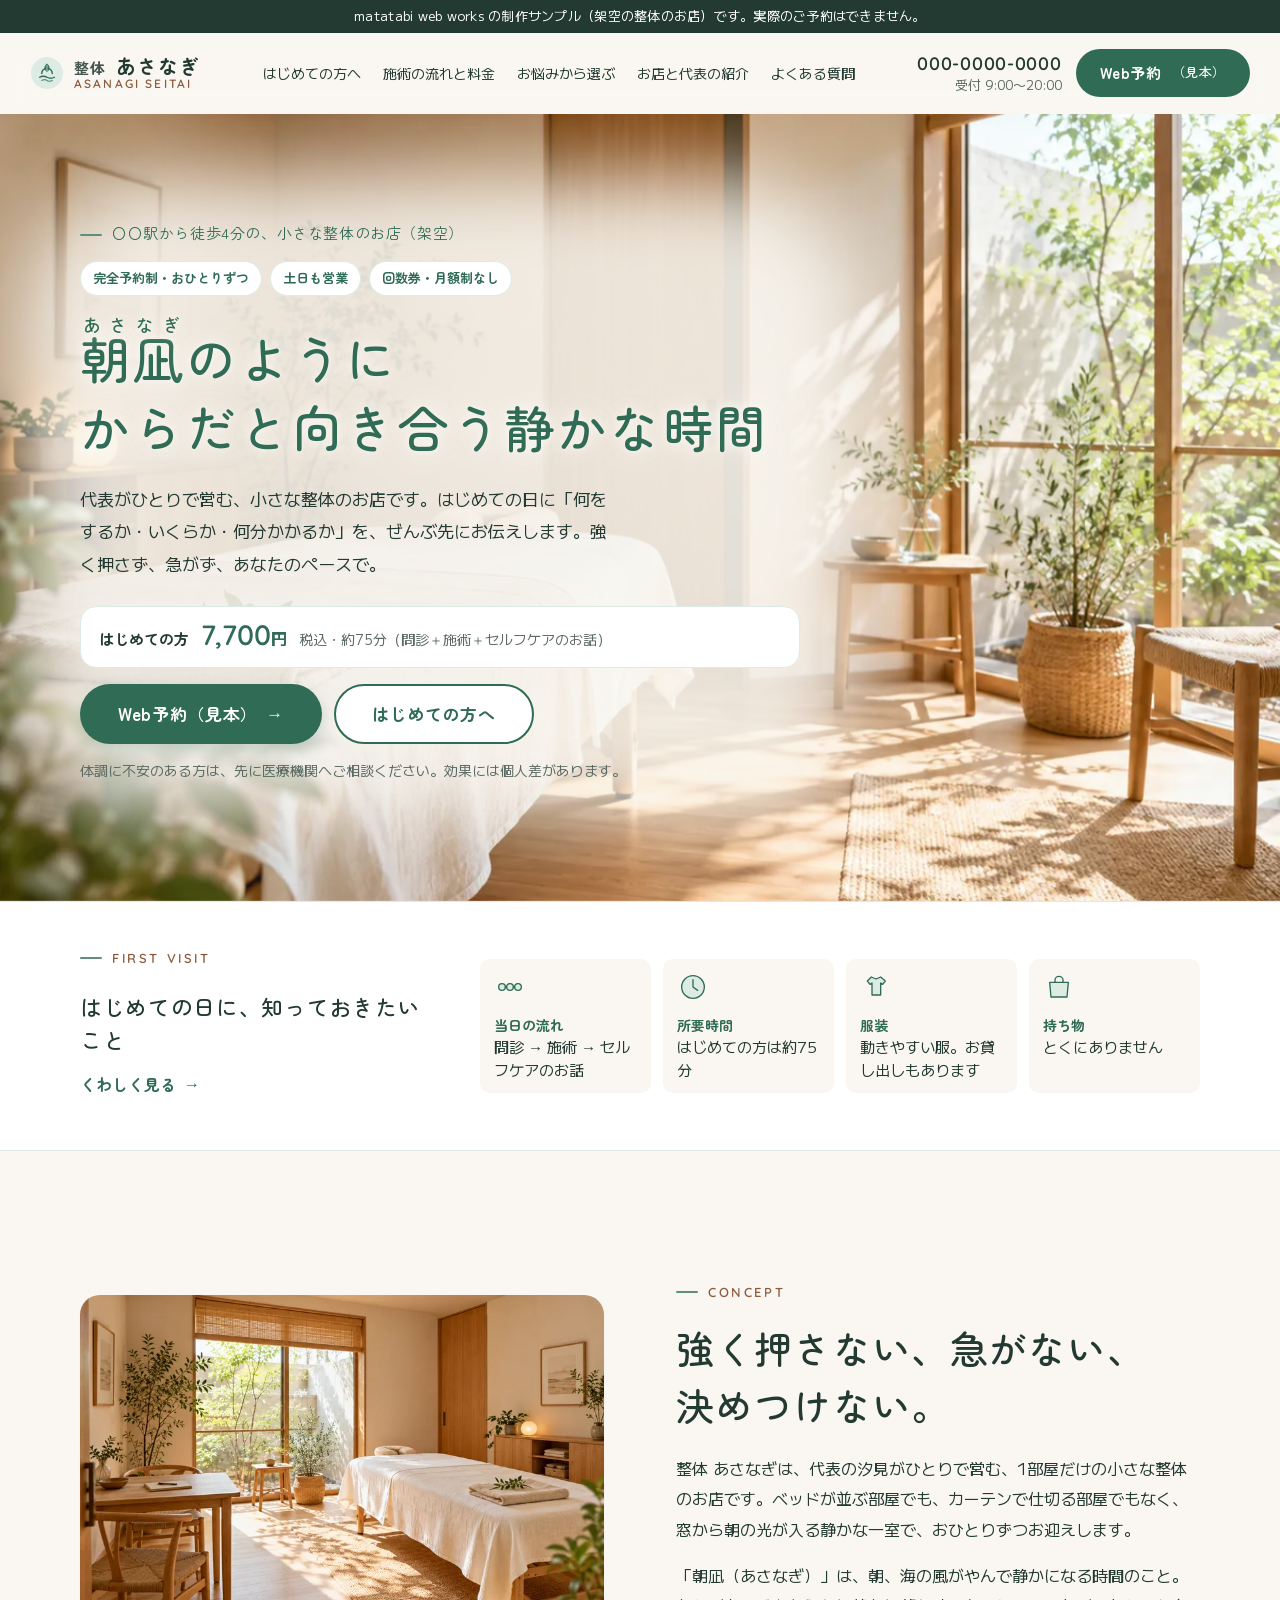
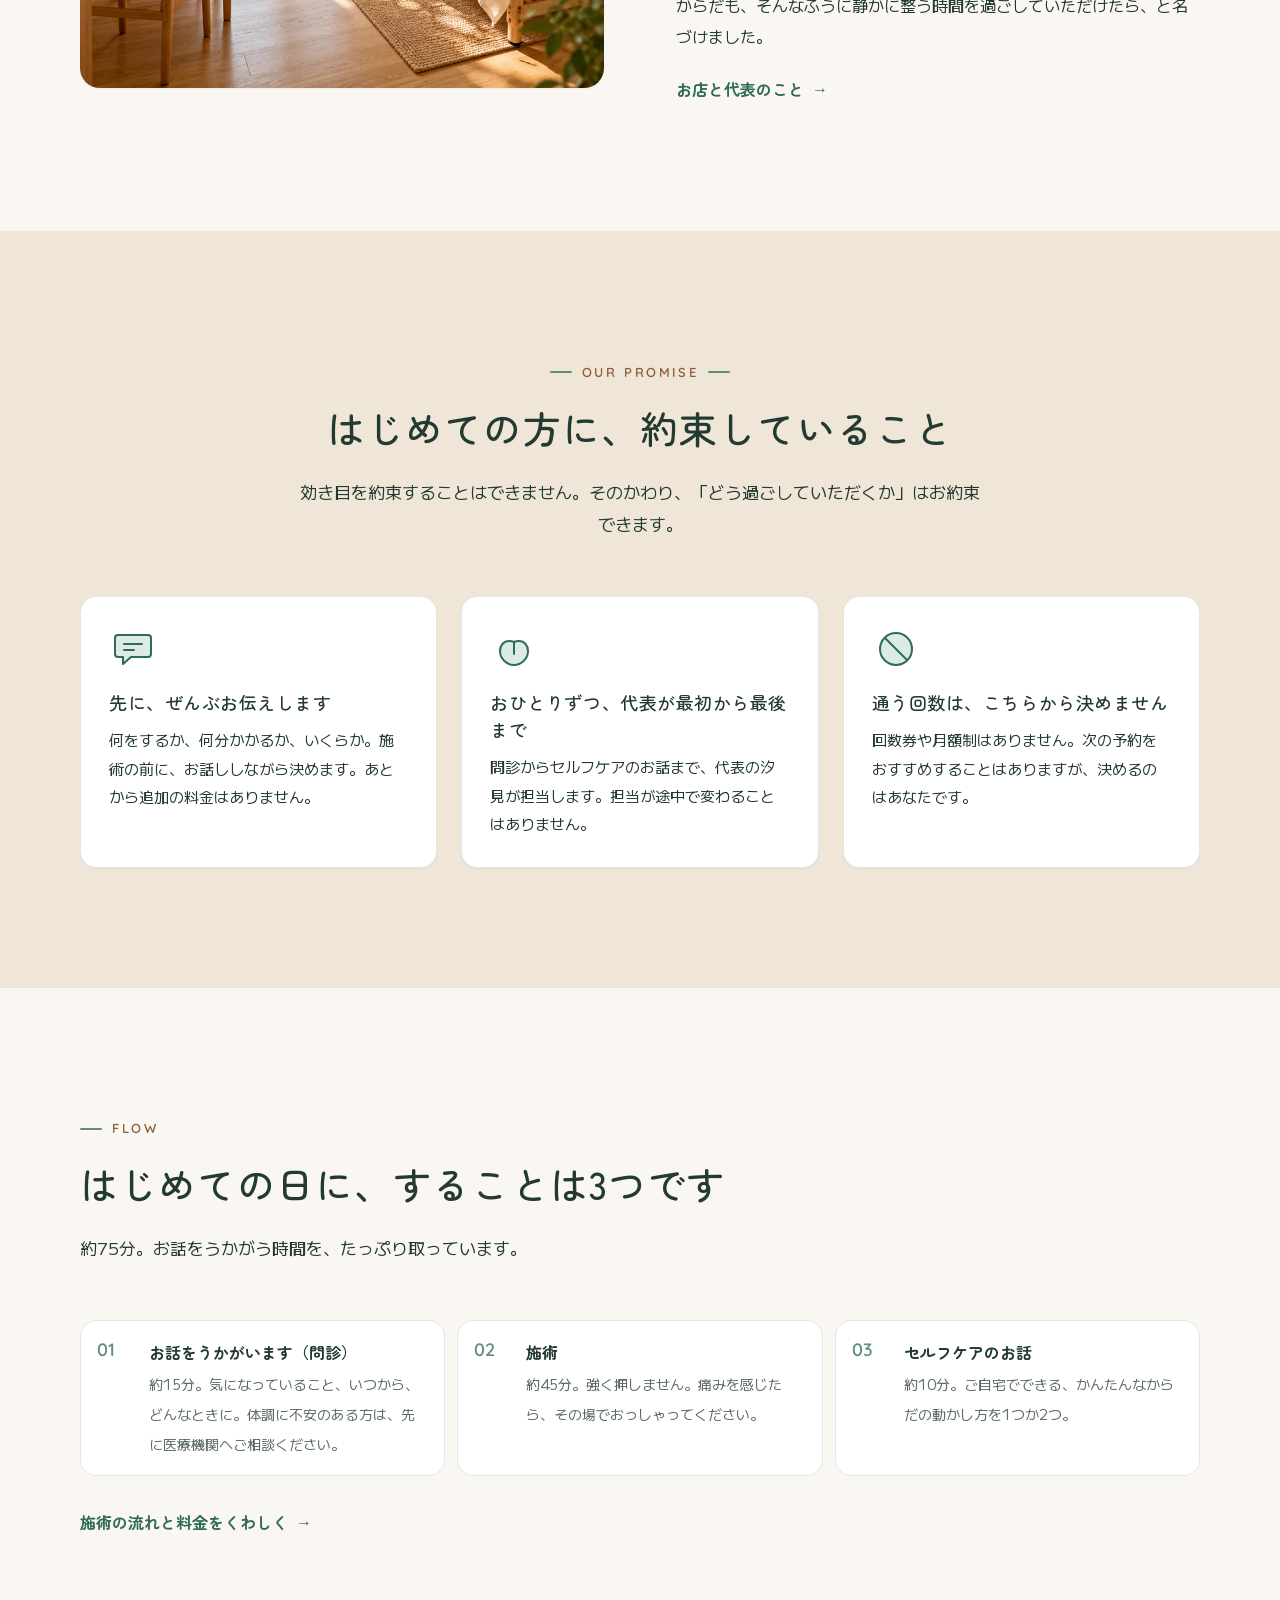
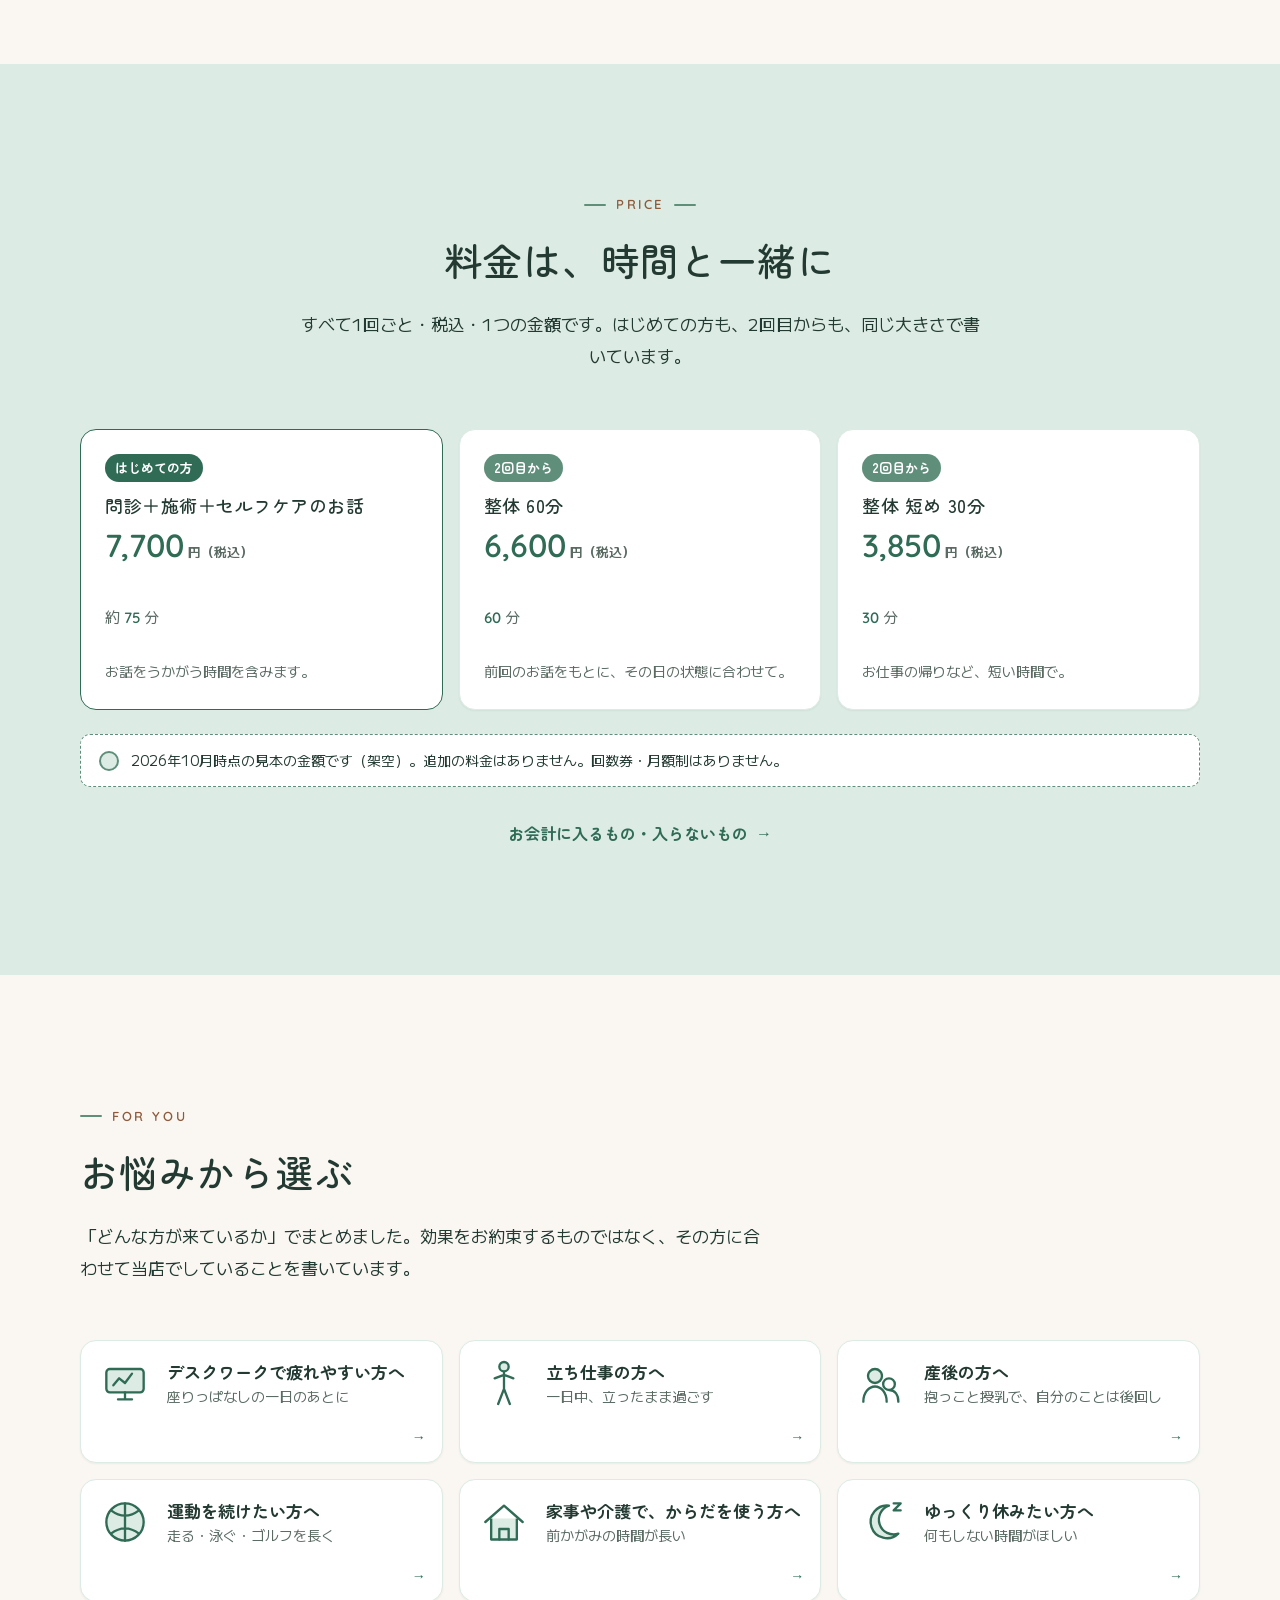
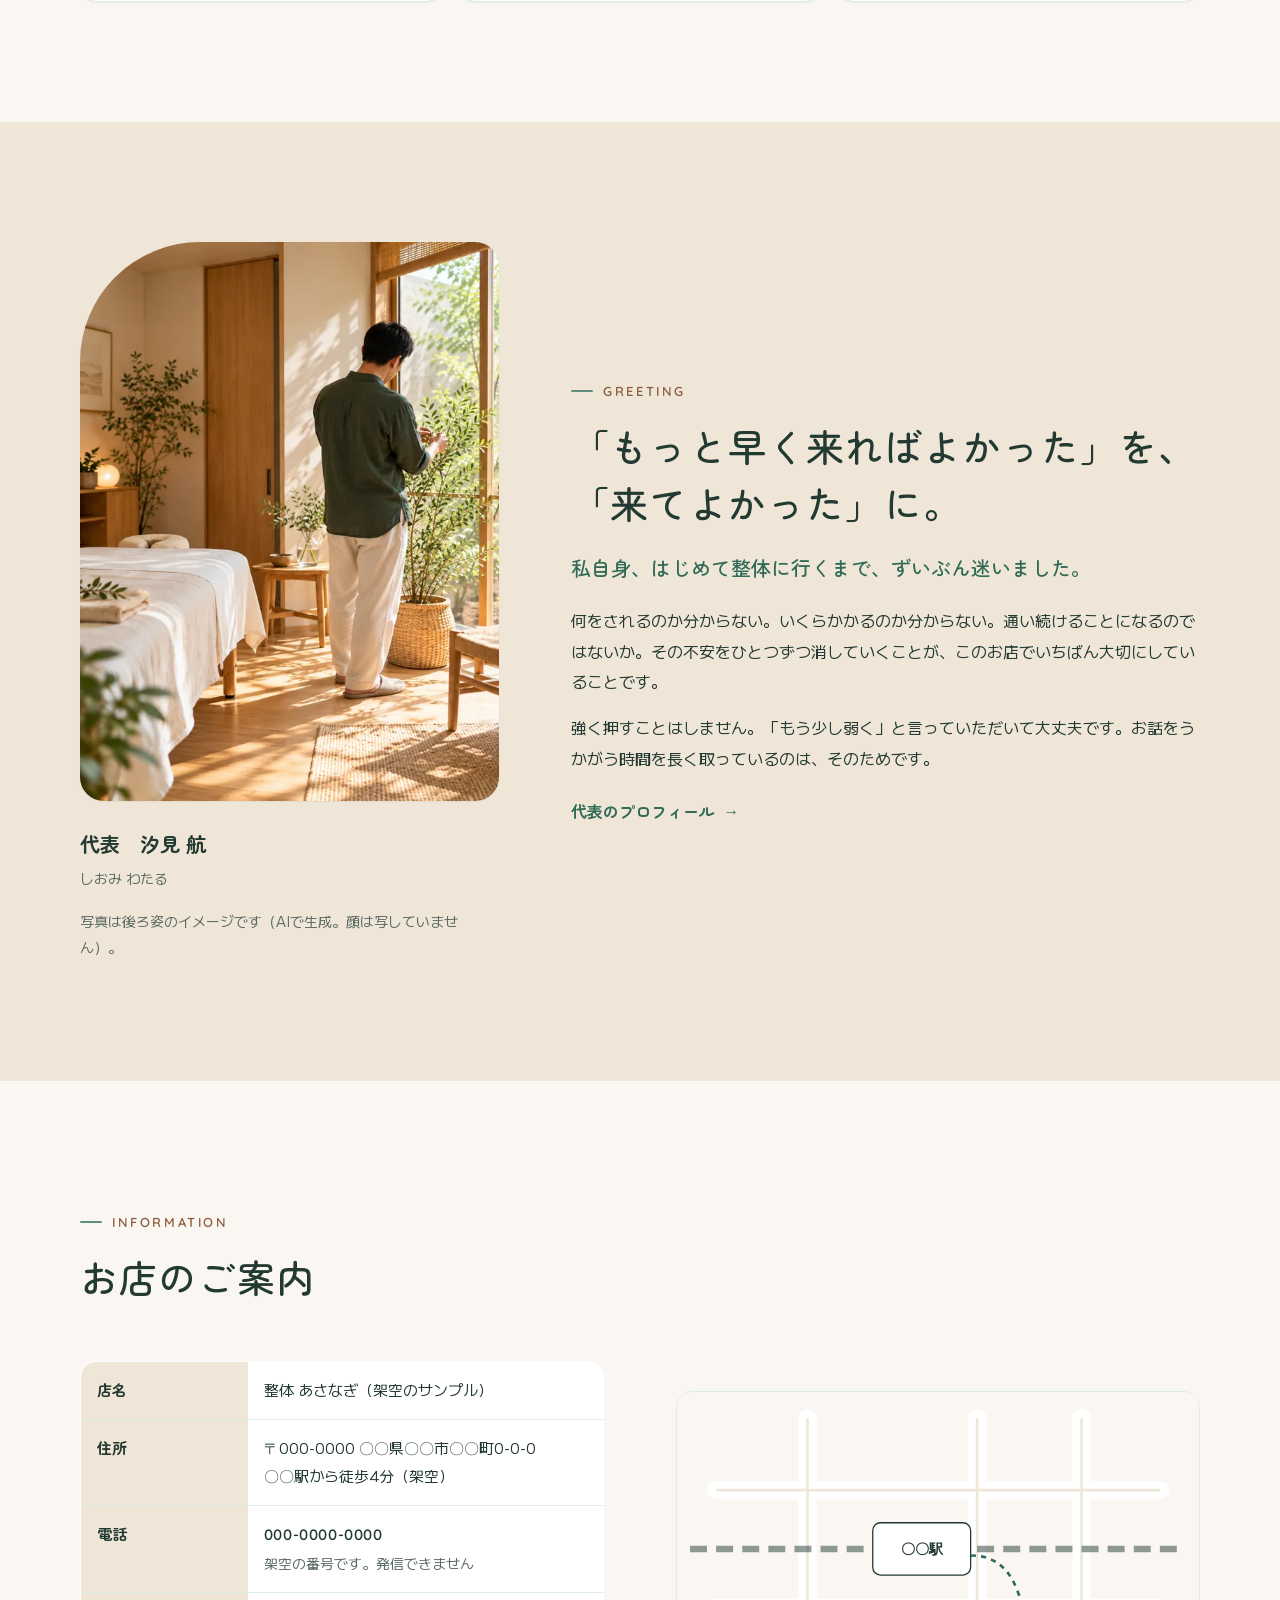
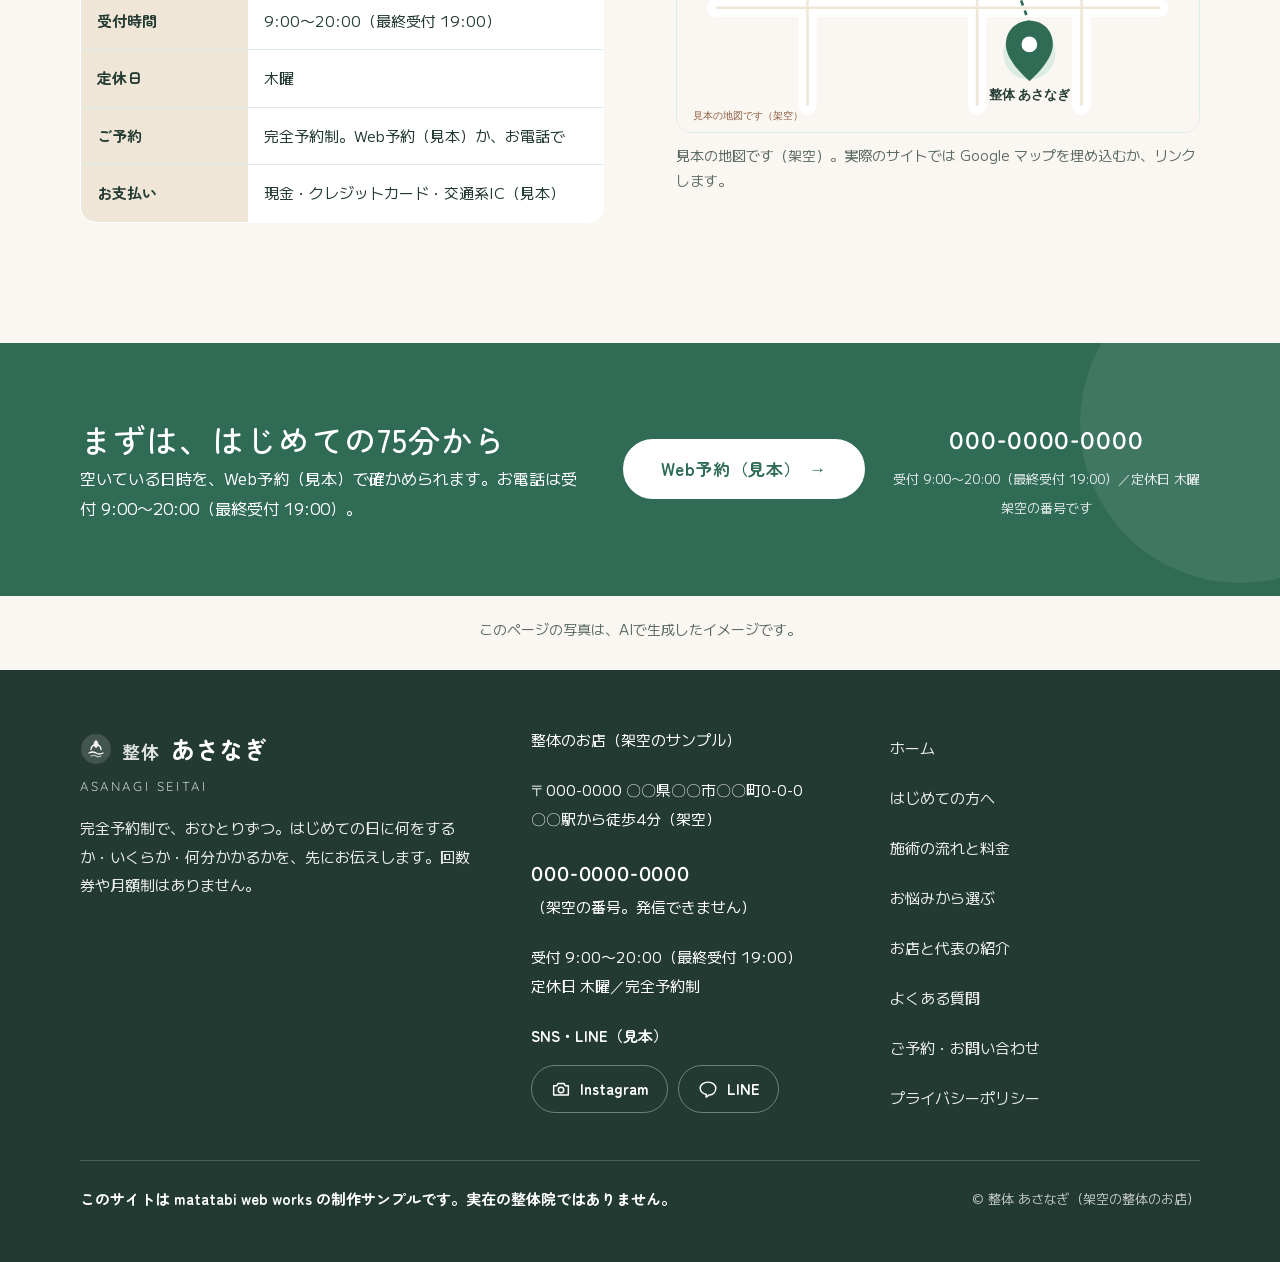
==== index.html @ 694ff122 "架空のデモサイト（matatabi web works の制作見本）を公開用に。先頭が / のリンクを GitHub Pages の下でも開ける形に直したコピー Co-Authored-By: Cla" ====
<!DOCTYPE html>
<html lang="ja" class="no-js">
<head>
  <meta charset="UTF-8">
  <meta name="viewport" content="width=device-width, initial-scale=1">
  <meta name="robots" content="noindex">
  <meta name="format-detection" content="telephone=no">
  <title>整体 あさなぎ｜完全予約制・おひとりずつの整体のお店（制作サンプル・架空）</title>
  <meta name="description" content="整体 あさなぎは、〇〇駅から徒歩4分、完全予約制でおひとりずつの整体のお店です。はじめての方は問診・施術・セルフケアのお話で約75分 7,700円（税込）。何をするか・いくらか・何分かかるかを先にお伝えします。Web予約（見本）。">
  <meta property="og:title" content="整体 あさなぎ｜完全予約制・おひとりずつの整体のお店（制作サンプル・架空）">
  <meta property="og:description" content="整体 あさなぎは、〇〇駅から徒歩4分、完全予約制でおひとりずつの整体のお店です。はじめての方は問診・施術・セルフケアのお話で約75分 7,700円（税込）。何をするか・いくらか・何分かかるかを先にお伝えします。Web予約（見本）。">
  <meta property="og:type" content="website">
  <meta property="og:site_name" content="整体 あさなぎ（制作サンプル・架空の整体のお店）">
  <meta property="og:locale" content="ja_JP">
  <meta name="theme-color" content="#2F6B55">
  <link rel="icon" href="images/favicon.svg" type="image/svg+xml">
  <link rel="preconnect" href="https://fonts.googleapis.com">
  <link rel="preconnect" href="https://fonts.gstatic.com" crossorigin>
  <link rel="stylesheet" data-font="head" href="https://fonts.googleapis.com/css2?family=Zen+Maru+Gothic:wght@500&amp;text=%22%23%25%28%29%2C-.%2F0123456789%3A%3C%3D%3EEIJLNOPSW%5B%5D_abcdefghijklmnoprstuvwxyz%E2%80%94%E2%86%92%E2%97%8B%E3%80%81%E3%80%82%E3%80%87%E3%80%8C%E3%80%8D%E3%80%9C%E3%81%82%E3%81%84%E3%81%86%E3%81%88%E3%81%8A%E3%81%8B%E3%81%8C%E3%81%8D%E3%81%8E%E3%81%8F%E3%81%91%E3%81%93%E3%81%94%E3%81%95%E3%81%97%E3%81%98%E3%81%99%E3%81%9A%E3%81%9B%E3%81%9C%E3%81%9F%E3%81%A0%E3%81%A1%E3%81%A3%E3%81%A4%E3%81%A6%E3%81%A7%E3%81%A8%E3%81%A9%E3%81%AA%E3%81%AB%E3%81%AE%E3%81%AF%E3%81%B0%E3%81%B2%E3%81%B6%E3%81%B8%E3%81%B9%E3%81%BE%E3%81%BF%E3%82%81%E3%82%82%E3%82%84%E3%82%86%E3%82%88%E3%82%89%E3%82%8A%E3%82%8B%E3%82%8C%E3%82%8F%E3%82%92%E3%82%93%E3%82%A2%E3%82%A3%E3%82%A4%E3%82%A7%E3%82%AF%E3%82%B1%E3%82%B5%E3%82%B7%E3%82%B9%E3%82%BB%E3%83%81%E3%83%83%E3%83%87%E3%83%88%E3%83%89%E3%83%8B%E3%83%90%E3%83%95%E3%83%97%E3%83%9D%E3%83%A1%E3%83%A5%E3%83%A9%E3%83%AA%E3%83%AB%E3%83%AC%E3%83%AD%E3%83%AF%E3%83%B3%E3%83%BB%E3%83%BC%E4%B8%80%E4%BA%88%E4%BA%8B%E4%BB%8B%E4%BB%95%E4%BB%98%E4%BB%A3%E4%BB%A5%E4%BC%91%E4%BC%9A%E4%BC%9D%E4%BD%8F%E4%BD%93%E4%BD%9C%E4%BD%BF%E4%BF%9D%E4%BF%A1%E5%85%88%E5%85%A5%E5%85%A8%E5%86%85%E5%86%86%E5%87%AA%E5%88%86%E5%88%9D%E5%88%B6%E5%88%B8%E5%89%8D%E5%8A%9B%E5%8B%95%E5%8D%B0%E5%8F%97%E5%8F%B7%E5%90%88%E5%90%8C%E5%90%8D%E5%90%91%E5%95%8F%E5%96%B6%E5%9B%9E%E5%9C%9F%E5%9C%A8%E5%9F%8B%E5%AD%98%E5%AE%8C%E5%AE%9A%E5%AE%9F%E5%AE%B6%E5%AE%B9%E5%B0%8F%E5%B0%91%E5%B1%8A%E5%B8%AD%E5%B9%B4%E5%BA%97%E5%BC%B7%E5%BD%93%E5%BE%8C%E5%BE%92%E6%80%A5%E6%82%A9%E6%84%8F%E6%89%80%E6%89%95%E6%8A%BC%E6%8C%81%E6%94%AF%E6%95%B0%E6%95%B4%E6%96%87%E6%96%99%E6%96%B9%E6%96%BD%E6%97%A5%E6%97%A9%E6%99%82%E6%9C%80%E6%9C%88%E6%9C%8D%E6%9C%9D%E6%9C%A8%E6%9C%AC%E6%9D%9F%E6%9D%A5%E6%9E%B6%E6%A1%88%E6%A5%AD%E6%AD%A9%E6%AE%8B%E6%B0%97%E6%B0%B4%E6%B1%90%E6%B1%BA%E6%B5%81%E6%BA%80%E7%81%AB%E7%89%A9%E7%94%A3%E7%95%AA%E7%96%B2%E7%99%BA%E7%9B%AE%E7%9F%A5%E7%9F%AD%E7%A2%BA%E7%A7%81%E7%A7%BB%E7%A8%8E%E7%A9%BA%E7%AB%8B%E7%B4%84%E7%B5%A1%E7%B6%9A%E7%B7%92%E8%87%AA%E8%88%AA%E8%A1%8C%E8%A1%93%E8%A1%A8%E8%A3%85%E8%A6%81%E8%A6%8B%E8%A8%88%E8%A8%BA%E8%A9%B1%E8%AA%8D%E8%AD%B7%E8%B3%AA%E8%B5%A4%E8%BA%AB%E8%BE%BC%E8%BF%B7%E9%80%81%E9%80%9A%E9%80%A3%E9%81%8B%E9%81%B8%E9%87%91%E9%96%89%E9%96%8B%E9%96%93%E9%99%A2%E9%9A%9B%E9%9B%BB%E9%9D%99%E9%A0%85%E9%A1%8D%E9%A7%85%EF%BC%88%EF%BC%89%EF%BC%8B%EF%BC%8F%EF%BC%9A&amp;display=swap">
  <link rel="stylesheet" data-font="body" href="https://fonts.googleapis.com/css2?family=M+PLUS+2:wght@400&amp;text=%20%22%23%25%28%29%2C-.%2F0123456789%3A%3C%3D%3EACEFGIJKLMNOPRSTUVWY%5B%5D_abcdefghijklmnoprstuvwxyz%7B%7D%C2%A9%E2%80%94%E2%86%92%E2%97%8B%E3%80%81%E3%80%82%E3%80%87%E3%80%8C%E3%80%8D%E3%80%92%E3%80%9C%E3%81%82%E3%81%84%E3%81%86%E3%81%88%E3%81%8A%E3%81%8B%E3%81%8C%E3%81%8D%E3%81%8E%E3%81%8F%E3%81%90%E3%81%91%E3%81%93%E3%81%94%E3%81%95%E3%81%97%E3%81%98%E3%81%99%E3%81%9A%E3%81%9B%E3%81%9C%E3%81%9D%E3%81%9F%E3%81%A0%E3%81%A1%E3%81%A3%E3%81%A4%E3%81%A5%E3%81%A6%E3%81%A7%E3%81%A8%E3%81%A9%E3%81%AA%E3%81%AB%E3%81%AE%E3%81%AF%E3%81%B0%E3%81%B1%E3%81%B2%E3%81%B5%E3%81%B6%E3%81%B7%E3%81%B8%E3%81%B9%E3%81%BB%E3%81%BE%E3%81%BF%E3%82%80%E3%82%81%E3%82%82%E3%82%83%E3%82%84%E3%82%86%E3%82%88%E3%82%89%E3%82%8A%E3%82%8B%E3%82%8C%E3%82%8D%E3%82%8F%E3%82%92%E3%82%93%E3%82%A2%E3%82%A3%E3%82%A4%E3%82%A7%E3%82%AB%E3%82%AF%E3%82%B1%E3%82%B4%E3%82%B5%E3%82%B7%E3%82%B8%E3%82%B9%E3%82%BB%E3%82%BF%E3%83%81%E3%83%83%E3%83%86%E3%83%87%E3%83%88%E3%83%89%E3%83%8B%E3%83%90%E3%83%95%E3%83%97%E3%83%99%E3%83%9A%E3%83%9B%E3%83%9D%E3%83%9E%E3%83%A0%E3%83%A1%E3%83%A5%E3%83%A9%E3%83%AA%E3%83%AB%E3%83%AC%E3%83%AD%E3%83%AF%E3%83%B3%E3%83%BB%E3%83%BC%E4%B8%80%E4%B8%88%E4%B8%8D%E4%B8%A6%E4%B8%AD%E4%B9%B3%E4%BA%88%E4%BA%8B%E4%BA%A4%E4%BA%BA%E4%BB%8B%E4%BB%95%E4%BB%98%E4%BB%A3%E4%BB%A5%E4%BC%91%E4%BC%9A%E4%BC%9D%E4%BD%8F%E4%BD%93%E4%BD%95%E4%BD%9C%E4%BD%BF%E4%BF%9D%E4%BF%A1%E5%80%8B%E5%85%88%E5%85%89%E5%85%A5%E5%85%A8%E5%86%85%E5%86%86%E5%86%99%E5%87%AA%E5%87%BA%E5%88%86%E5%88%87%E5%88%9D%E5%88%B6%E5%88%B8%E5%89%8D%E5%8A%9B%E5%8A%A0%E5%8A%B9%E5%8B%95%E5%8C%BB%E5%8D%B0%E5%8F%96%E5%8F%97%E5%8F%B7%E5%90%88%E5%90%8C%E5%90%8D%E5%90%91%E5%90%AB%E5%95%8F%E5%96%B6%E5%9B%9E%E5%9B%B3%E5%9C%9F%E5%9C%A8%E5%9C%B0%E5%9F%8B%E5%A0%B4%E5%A4%89%E5%A4%A7%E5%A4%AB%E5%A7%BF%E5%AD%98%E5%AE%85%E5%AE%89%E5%AE%8C%E5%AE%9A%E5%AE%9F%E5%AE%A4%E5%AE%B6%E5%AE%B9%E5%B0%8F%E5%B0%91%E5%B1%8A%E5%B1%8B%E5%B7%AE%E5%B8%82%E5%B8%AD%E5%B8%B0%E5%B9%B4%E5%BA%97%E5%BA%A7%E5%BC%B1%E5%BC%B7%E5%BD%93%E5%BE%8C%E5%BE%92%E5%BE%B4%E6%80%A5%E6%82%A9%E6%84%8F%E6%84%9F%E6%85%8B%E6%88%90%E6%89%80%E6%89%95%E6%8A%B1%E6%8A%BC%E6%8B%85%E6%8C%81%E6%8E%88%E6%94%AF%E6%95%B0%E6%95%B4%E6%96%87%E6%96%99%E6%96%B9%E6%96%BD%E6%97%A5%E6%97%A9%E6%99%82%E6%9B%9C%E6%9B%B8%E6%9C%80%E6%9C%88%E6%9C%8D%E6%9C%9D%E6%9C%A8%E6%9C%AC%E6%9D%9F%E6%9D%A5%E6%9E%9C%E6%9E%B6%E6%A1%88%E6%A5%AD%E6%A9%9F%E6%AC%A1%E6%AD%A9%E6%AE%8B%E6%B0%97%E6%B0%B4%E6%B1%90%E6%B1%BA%E6%B3%B3%E6%B5%81%E6%B5%B7%E6%B6%88%E6%BA%80%E7%81%AB%E7%82%B9%E7%89%A9%E7%89%B9%E7%8A%B6%E7%8F%BE%E7%94%9F%E7%94%A3%E7%94%BA%E7%95%AA%E7%96%B2%E7%97%9B%E7%99%82%E7%99%BA%E7%9B%AE%E7%9B%B8%E7%9C%8C%E7%9C%9F%E7%9F%A5%E7%9F%AD%E7%A2%BA%E7%A7%81%E7%A7%BB%E7%A8%8E%E7%A9%BA%E7%AA%93%E7%AB%8B%E7%B3%BB%E7%B4%84%E7%B4%B9%E7%B5%82%E7%B5%A1%E7%B6%9A%E7%B7%92%E8%87%AA%E8%88%AA%E8%A1%8C%E8%A1%93%E8%A1%A8%E8%A3%85%E8%A6%81%E8%A6%8B%E8%A8%80%E8%A8%88%E8%A8%BA%E8%A9%B1%E8%AA%8D%E8%AA%BF%E8%AB%87%E8%AD%B7%E8%B2%B8%E8%B3%AA%E8%B5%A4%E8%B5%B0%E8%BA%AB%E8%BE%BC%E8%BF%8E%E8%BF%B7%E8%BF%BD%E9%80%81%E9%80%94%E9%80%9A%E9%80%A3%E9%81%8B%E9%81%8E%E9%81%B8%E9%83%A8%E9%87%91%E9%95%B7%E9%96%89%E9%96%8B%E9%96%93%E9%96%A2%E9%99%A2%E9%9A%9B%E9%9B%BB%E9%9D%99%E9%A0%85%E9%A1%8D%E9%A1%94%E9%A2%A8%E9%A7%85%EF%BC%88%EF%BC%89%EF%BC%8B%EF%BC%8F%EF%BC%9A%EF%BD%9C&amp;display=swap">
  <link rel="stylesheet" data-font="en" href="https://fonts.googleapis.com/css2?family=Quicksand:wght@600&amp;text=%20%21%22%23%24%25%26%27%28%29%2A%2B%2C-.%2F0123456789%3A%3B%3C%3D%3E%3F%40ABCDEFGHIJKLMNOPQRSTUVWXYZ%5B%5C%5D%5E_%60abcdefghijklmnopqrstuvwxyz%7B%7C%7D~&amp;display=swap">
  <link rel="stylesheet" href="css/style.css?v=20261010-1">
  <script src="js/main.js?v=20261010-1" defer></script>
  <script type="application/ld+json">
  {
    "@context": "https://schema.org",
    "@type": "HealthAndBeautyBusiness",
    "name": "整体 あさなぎ",
    "description": "完全予約制・おひとりずつの整体のお店（matatabi web works の制作サンプル・架空の整体のお店です）",
    "address": {
      "@type": "PostalAddress",
      "postalCode": "000-0000",
      "addressRegion": "〇〇県",
      "addressLocality": "〇〇市",
      "streetAddress": "〇〇町0-0-0",
      "addressCountry": "JP"
    },
    "telephone": "000-0000-0000",
    "openingHoursSpecification": [{
      "@type": "OpeningHoursSpecification",
      "dayOfWeek": ["Monday", "Tuesday", "Wednesday", "Friday", "Saturday", "Sunday"],
      "opens": "09:00",
      "closes": "20:00"
    }],
    "priceRange": "3,850円〜7,700円（税込）"
  }
  </script>
</head>
<body class="has-fixed-cta">
  <a class="skip-link" href="#main">本文へ移動</a>
  <p class="sample-notice">matatabi web works の制作サンプル（架空の整体のお店）です。実際のご予約はできません。</p>
  <header class="site-header">
    <div class="container site-header__inner">
      <a href="index.html" class="site-logo" aria-label="整体 あさなぎ ホーム">
        <img src="images/logo-mark.svg" alt="" width="34" height="34">
        <span class="site-logo__text"><span class="site-logo__name"><span class="site-logo__kind">整体</span> あさなぎ</span><span class="site-logo__sub">ASANAGI SEITAI</span></span>
      </a>
      <nav class="global-nav" id="global-nav" aria-label="メインメニュー">
        <ul class="global-nav__list">
          <li class="global-nav__home"><a href="index.html" aria-current="page"><span>ホーム</span></a></li>
          <li><a href="first.html"><span>はじめての方へ</span></a></li>
          <li><a href="flow.html"><span>施術の流れと料金</span></a></li>
          <li><a href="concerns.html"><span>お悩みから選ぶ</span></a></li>
          <li><a href="about.html"><span>お店と代表の紹介</span></a></li>
          <li><a href="faq.html"><span>よくある質問</span></a></li>
          <li class="global-nav__reserve-sp"><a href="reserve.html"><span>ご予約・お問い合わせ</span></a></li>
        </ul>
        <div class="global-nav__cta">
          <a href="reserve.html#booking" class="btn btn--primary">Web予約（見本）</a>
          <a href="reserve.html#contact" class="btn btn--secondary">ご質問・お問い合わせ</a>
        </div>
        <div class="global-nav__tel">
          <p><button type="button" class="tel-number" data-sample-tel aria-describedby="nav-tel-status" style="background:none;border:0;padding:0;">000-0000-0000</button><br><span class="tel-sample">（架空の番号です）</span></p>
          <p class="note">受付 9:00〜20:00（最終受付 19:00）／定休日 木曜</p>
          <p class="sns__status" id="nav-tel-status" role="status"></p>
        </div>
      </nav>
      <div class="header-actions">
        <div class="header-tel">
          <span class="tel-number" aria-label="電話番号 000-0000-0000（架空の番号）">000-0000-0000</span>
          <span class="tel-hours">受付 9:00〜20:00</span>
        </div>
        <a href="reserve.html#booking" class="btn btn--primary header-reserve">Web予約<small>（見本）</small></a>
        <button type="button" class="menu-toggle" aria-label="メニューを開く" aria-expanded="false" aria-controls="global-nav">
          <span class="menu-toggle__bars" aria-hidden="true"></span>
          <span class="menu-toggle__label" aria-hidden="true">メニュー</span>
        </button>
      </div>
    </div>
  </header>
  <main id="main">
    <!-- 最初の画面（2026-10-10 ボス決定：案4「写真はそのままで文字に白いにじみ」。見本 matatabi-web-works/docs/mockups/2026-10-09-hero-fullphoto/seitai/plan-4.html） -->
    <section class="hero hero--full" aria-labelledby="hero-title">
      <figure class="hero__photo-full" data-photo="P01">
        <img src="images/photos/a-p01-room-1200.webp" srcset="images/photos/a-p01-room-800.webp 800w, images/photos/a-p01-room-1200.webp 1200w" sizes="100vw" alt="朝の光が入る整体のお部屋（AI で生成したイメージ）" width="1200" height="900" fetchpriority="high">
      </figure>
      <div class="hero__inner">
        <div class="hero__body">
          <div class="hero__text">
            <p class="hero__place">〇〇駅から徒歩4分の、<wbr>小さな整体のお店<span class="nowrap">（架空）</span></p>
            <ul class="hero__tags" aria-label="お店の特徴">
              <li>完全予約制・おひとりずつ</li>
              <li>土日も営業</li>
              <li>回数券・月額制なし</li>
            </ul>
            <h1 class="hero__title" id="hero-title"><span class="hero__line hero__line--1"><ruby>朝凪<rp>（</rp><rt>あさなぎ</rt><rp>）</rp></ruby>のように</span><span class="hero__line hero__line--23"><span class="hero__line hero__line--2">からだと向き合う</span><span class="hero__line hero__line--3">静かな時間</span></span></h1>
            <p class="hero__lead">代表がひとりで営む、小さな整体のお店です。はじめての日に「何をするか・いくらか・何分かかるか」を、ぜんぶ先にお伝えします。強く押さず、急がず、あなたのペースで。</p>
          </div>
          <div class="hero__cta">
            <p class="hero__price"><span class="label">はじめての方</span><span class="price">7,700<small>円</small></span><span class="unit">税込・約75分（問診＋施術＋セルフケアのお話）</span></p>
            <div class="btn-group">
              <a href="reserve.html#booking" class="btn btn--primary btn--lg">Web予約（見本）<span class="arrow">→</span></a>
              <a href="first.html" class="btn btn--secondary btn--lg">はじめての方へ</a>
            </div>
            <p class="hero__note note">体調に不安のある方は、先に医療機関へご相談ください。効果には個人差があります。</p>
          </div>
        </div>
      </div>
    </section>

    <section class="first-strip" aria-labelledby="first-strip-title">
      <div class="container first-strip__inner">
        <div class="first-strip__head reveal">
          <span class="eyebrow" aria-hidden="true">FIRST VISIT</span>
          <h2 id="first-strip-title">はじめての日に、<wbr>知っておきたいこと</h2>
          <a href="first.html" class="more-link">くわしく見る</a>
        </div>
        <ul class="first-strip__list reveal reveal-delay-1">
          <li><img src="images/icon-flow.svg" alt="" width="32" height="32"><span><strong>当日の流れ</strong>問診 → 施術 → セルフケアのお話</span></li>
          <li><img src="images/icon-clock.svg" alt="" width="32" height="32"><span><strong>所要時間</strong>はじめての方は約75分</span></li>
          <li><img src="images/icon-cloth.svg" alt="" width="32" height="32"><span><strong>服装</strong>動きやすい服。お貸し出しもあります</span></li>
          <li><img src="images/icon-bag.svg" alt="" width="32" height="32"><span><strong>持ち物</strong>とくにありません</span></li>
        </ul>
      </div>
    </section>

    <section class="section" aria-labelledby="concept-title">
      <div class="container">
        <div class="split">
          <div class="split__image reveal">
            <figure class="photo photo--4x3 reveal-clip" data-photo="P02"><img src="images/photos/a-p02-room-table-800.webp" srcset="images/photos/a-p02-room-table-800.webp 800w, images/photos/a-p02-room-table-1200.webp 1200w" sizes="(min-width: 1024px) 50vw, 100vw" alt="木の小さなテーブルと椅子、白いリネンのベッドがある、明るい施術の部屋" width="1200" height="900" loading="lazy"></figure>
          </div>
          <div class="split__text reveal reveal-delay-1">
            <span class="eyebrow" aria-hidden="true">CONCEPT</span>
            <h2 class="section-title" id="concept-title">強く押さない、<wbr>急がない、<wbr>決めつけない。</h2>
            <p>整体 あさなぎは、代表の汐見がひとりで営む、1部屋だけの小さな整体のお店です。ベッドが並ぶ部屋でも、カーテンで仕切る部屋でもなく、窓から朝の光が入る静かな一室で、おひとりずつお迎えします。</p>
            <p>「朝凪（あさなぎ）」は、朝、海の風がやんで静かになる時間のこと。からだも、そんなふうに静かに整う時間を過ごしていただけたら、と名づけました。</p>
            <a href="about.html" class="more-link">お店と代表のこと</a>
          </div>
        </div>
      </div>
    </section>

    <section class="section section--sand" aria-labelledby="promise-title">
      <div class="container">
        <div class="section-head section-head--center reveal">
          <span class="eyebrow" aria-hidden="true">OUR PROMISE</span>
          <h2 class="section-title" id="promise-title">はじめての方に、<wbr>約束していること</h2>
          <p class="section-lead">効き目を約束することはできません。そのかわり、「どう過ごしていただくか」はお約束できます。</p>
        </div>
        <ul class="cards cards--3">
          <li class="card reveal"><img class="card__icon" src="images/icon-talk.svg" alt="" width="48" height="48"><h3>先に、ぜんぶお伝えします</h3><p>何をするか、何分かかるか、いくらか。施術の前に、お話ししながら決めます。あとから追加の料金はありません。</p></li>
          <li class="card reveal reveal-delay-1"><img class="card__icon" src="images/icon-hands.svg" alt="" width="48" height="48"><h3>おひとりずつ、代表が最初から最後まで</h3><p>問診からセルフケアのお話まで、代表の汐見が担当します。担当が途中で変わることはありません。</p></li>
          <li class="card reveal reveal-delay-2"><img class="card__icon" src="images/icon-no.svg" alt="" width="48" height="48"><h3>通う回数は、こちらから決めません</h3><p>回数券や月額制はありません。次の予約をおすすめすることはありますが、決めるのはあなたです。</p></li>
        </ul>
      </div>
    </section>

    <section class="section" aria-labelledby="flow-title">
      <div class="container">
        <div class="section-head reveal">
          <span class="eyebrow" aria-hidden="true">FLOW</span>
          <h2 class="section-title" id="flow-title">はじめての日に、<wbr>することは3つです</h2>
          <p class="section-lead">約75分。お話をうかがう時間を、たっぷり取っています。</p>
        </div>
        <ol class="mini-steps reveal">
          <li><div><strong>お話をうかがいます（問診）</strong><span>約15分。気になっていること、いつから、どんなときに。体調に不安のある方は、先に医療機関へご相談ください。</span></div></li>
          <li><div><strong>施術</strong><span>約45分。強く押しません。痛みを感じたら、その場でおっしゃってください。</span></div></li>
          <li><div><strong>セルフケアのお話</strong><span>約10分。ご自宅でできる、かんたんなからだの動かし方を1つか2つ。</span></div></li>
        </ol>
        <p style="margin-top:24px"><a href="flow.html" class="more-link">施術の流れと料金をくわしく</a></p>
      </div>
    </section>

    <section class="section section--pale" aria-labelledby="price-title" id="price">
      <div class="container">
        <div class="section-head section-head--center reveal">
          <span class="eyebrow" aria-hidden="true">PRICE</span>
          <h2 class="section-title" id="price-title">料金は、時間と一緒に</h2>
          <p class="section-lead">すべて1回ごと・税込・1つの金額です。はじめての方も、2回目からも、同じ大きさで書いています。</p>
        </div>
        <ul class="price-cards">
          <li class="price-card price-card--first reveal"><span class="price-card__tag">はじめての方</span><h3>問診＋施術＋セルフケアのお話</h3><p class="yen">7,700<small>円（税込）</small></p><p class="time">約 <span class="num">75</span> 分</p><p>お話をうかがう時間を含みます。</p></li>
          <li class="price-card reveal reveal-delay-1"><span class="price-card__tag" style="background:var(--c-accent)">2回目から</span><h3>整体 60分</h3><p class="yen">6,600<small>円（税込）</small></p><p class="time"><span class="num">60</span> 分</p><p>前回のお話をもとに、その日の状態に合わせて。</p></li>
          <li class="price-card reveal reveal-delay-2"><span class="price-card__tag" style="background:var(--c-accent)">2回目から</span><h3>整体 短め 30分</h3><p class="yen">3,850<small>円（税込）</small></p><p class="time"><span class="num">30</span> 分</p><p>お仕事の帰りなど、短い時間で。</p></li>
        </ul>
        <div class="disclaimer-list" style="margin-top:24px">
          <p class="disclaimer">2026年10月時点の見本の金額です（架空）。追加の料金はありません。回数券・月額制はありません。</p>
        </div>
        <p style="margin-top:24px;text-align:center"><a href="flow.html#price" class="more-link">お会計に入るもの・入らないもの</a></p>
      </div>
    </section>

    <section class="section" aria-labelledby="concern-title">
      <div class="container">
        <div class="section-head reveal">
          <span class="eyebrow" aria-hidden="true">FOR YOU</span>
          <h2 class="section-title" id="concern-title">お悩みから選ぶ</h2>
          <p class="section-lead">「どんな方が来ているか」でまとめました。効果をお約束するものではなく、その方に合わせて当店でしていることを書いています。</p>
        </div>
        <ul class="concern-cards concern-cards--3">
          <li class="reveal"><a href="concerns.html#desk" class="concern-card"><img src="images/icon-desk.svg" alt="" width="56" height="56"><div><strong>デスクワークで疲れやすい方へ</strong><span>座りっぱなしの一日のあとに</span></div><span class="arrow">→</span></a></li>
          <li class="reveal reveal-delay-1"><a href="concerns.html#stand" class="concern-card"><img src="images/icon-stand.svg" alt="" width="56" height="56"><div><strong>立ち仕事の方へ</strong><span>一日中、立ったまま過ごす</span></div><span class="arrow">→</span></a></li>
          <li class="reveal reveal-delay-2"><a href="concerns.html#postnatal" class="concern-card"><img src="images/icon-baby.svg" alt="" width="56" height="56"><div><strong>産後の方へ</strong><span>抱っこと授乳で、自分のことは後回し</span></div><span class="arrow">→</span></a></li>
          <li class="reveal"><a href="concerns.html#sports" class="concern-card"><img src="images/icon-sports.svg" alt="" width="56" height="56"><div><strong>運動を続けたい方へ</strong><span>走る・泳ぐ・ゴルフを長く</span></div><span class="arrow">→</span></a></li>
          <li class="reveal reveal-delay-1"><a href="concerns.html#home" class="concern-card"><img src="images/icon-home.svg" alt="" width="56" height="56"><div><strong>家事や介護で、からだを使う方へ</strong><span>前かがみの時間が長い</span></div><span class="arrow">→</span></a></li>
          <li class="reveal reveal-delay-2"><a href="concerns.html#rest" class="concern-card"><img src="images/icon-sleep.svg" alt="" width="56" height="56"><div><strong>ゆっくり休みたい方へ</strong><span>何もしない時間がほしい</span></div><span class="arrow">→</span></a></li>
        </ul>
      </div>
    </section>

    <section class="section section--sand" aria-labelledby="greeting-title">
      <div class="container">
        <div class="greeting">
          <div class="greeting__photo reveal">
            <figure class="photo photo--3x4 reveal-clip" data-photo="P04"><img src="images/photos/a-p04-director-600.webp" srcset="images/photos/a-p04-director-600.webp 600w, images/photos/a-p04-director-900.webp 900w" sizes="(min-width: 1024px) 30vw, 100vw" alt="窓辺で観葉植物の手入れをする、深い緑のシャツの代表の後ろ姿（AIで生成したイメージ）" width="900" height="1200" loading="lazy"></figure>
            <p class="greeting__name"><strong>代表　汐見 航</strong><span>しおみ わたる</span></p>
            <p class="photo__caption">写真は後ろ姿のイメージです（AIで生成。顔は写していません）。</p>
          </div>
          <div class="greeting__text reveal reveal-delay-1">
            <span class="eyebrow" aria-hidden="true">GREETING</span>
            <h2 class="section-title" id="greeting-title">「もっと早く来ればよかった」を、<wbr>「来てよかった」に。</h2>
            <p class="greeting__quote" style="margin-top:20px">私自身、はじめて整体に行くまで、ずいぶん迷いました。</p>
            <p>何をされるのか分からない。いくらかかるのか分からない。通い続けることになるのではないか。その不安をひとつずつ消していくことが、このお店でいちばん大切にしていることです。</p>
            <p>強く押すことはしません。「もう少し弱く」と言っていただいて大丈夫です。お話をうかがう時間を長く取っているのは、そのためです。</p>
            <a href="about.html#director" class="more-link">代表のプロフィール</a>
          </div>
        </div>
      </div>
    </section>

    <section class="section" aria-labelledby="info-title">
      <div class="container">
        <div class="section-head reveal">
          <span class="eyebrow" aria-hidden="true">INFORMATION</span>
          <h2 class="section-title" id="info-title">お店のご案内</h2>
        </div>
        <div class="split reveal">
          <div>
            <table class="info-table">
              <tbody>
                <tr><th scope="row">店名</th><td>整体 あさなぎ（架空のサンプル）</td></tr>
                <tr><th scope="row">住所</th><td>〒000-0000 〇〇県〇〇市〇〇町0-0-0<br>〇〇駅から徒歩4分（架空）</td></tr>
                <tr><th scope="row">電話</th><td><span class="tel-number">000-0000-0000</span><br><span class="note">架空の番号です。発信できません</span></td></tr>
                <tr><th scope="row">受付時間</th><td>9:00〜20:00（最終受付 19:00）</td></tr>
                <tr><th scope="row">定休日</th><td>木曜</td></tr>
                <tr><th scope="row">ご予約</th><td>完全予約制。Web予約（見本）か、お電話で</td></tr>
                <tr><th scope="row">お支払い</th><td>現金・クレジットカード・交通系IC（見本）</td></tr>
              </tbody>
            </table>
          </div>
          <div>
            <figure class="map"><img src="images/map.svg" alt="見本の地図（架空）。〇〇駅から徒歩4分の位置に整体 あさなぎの印" width="800" height="520" loading="lazy"></figure>
            <p class="note" style="margin-top:10px">見本の地図です（架空）。実際のサイトでは Google マップを埋め込むか、リンクします。</p>
          </div>
        </div>
      </div>
    </section>

    <section class="cta" aria-labelledby="cta-title">
      <span class="blob blob--1" aria-hidden="true"></span>
      <div class="container cta__inner">
        <div>
          <h2 id="cta-title">まずは、はじめての75分から</h2>
          <p>空いている日時を、Web予約（見本）で確かめられます。お電話は受付 9:00〜20:00（最終受付 19:00）。</p>
        </div>
        <div class="cta__actions">
          <a href="reserve.html#booking" class="btn btn--secondary btn--lg">Web予約（見本）<span class="arrow">→</span></a>
          <p class="cta__tel"><span class="tel-number">000-0000-0000</span><span class="tel-hours">受付 9:00〜20:00（最終受付 19:00）／定休日 木曜</span><span class="tel-sample">架空の番号です</span></p>
        </div>
      </div>
    </section>
    <p class="container photo-note">このページの写真は、AIで生成したイメージです。</p>
  </main>
  <footer class="site-footer">
    <div class="container">
      <div class="site-footer__top">
        <div>
          <p class="site-footer__name"><img src="images/logo-mark-white.svg" alt="" width="32" height="32"><span><span class="site-logo__kind">整体</span> あさなぎ</span></p>
          <p class="site-footer__sub">ASANAGI SEITAI</p>
          <p class="site-footer__promise">完全予約制で、おひとりずつ。はじめての日に何をするか・いくらか・何分かかるかを、先にお伝えします。回数券や月額制はありません。</p>
        </div>
        <div class="site-footer__info">
          <p>整体のお店（架空のサンプル）</p>
          <p>〒000-0000 〇〇県〇〇市〇〇町0-0-0<br><span class="nowrap">〇〇駅から徒歩4分（架空）</span></p>
          <p><span class="tel-number">000-0000-0000</span><br><span class="nowrap">（架空の番号。発信できません）</span></p>
          <p>受付 <span class="nowrap">9:00〜20:00（最終受付 19:00）</span><br>定休日 木曜／完全予約制</p>
          <div class="sns">
            <p class="sns__title">SNS・LINE（見本）</p>
            <ul class="sns__list">
              <li><button type="button" class="sns-btn" data-sample-sns="Instagram" aria-describedby="sns-status-footer"><svg viewBox="0 0 24 24" aria-hidden="true" focusable="false"><path d="M4 8.5h3.2l1.6-2.5h6.4l1.6 2.5H20v10H4z" fill="none" stroke="currentColor" stroke-width="1.6" stroke-linejoin="round"/><circle cx="12" cy="13.2" r="3" fill="none" stroke="currentColor" stroke-width="1.6"/></svg><span>Instagram</span></button></li>
              <li><button type="button" class="sns-btn" data-sample-sns="LINE" aria-describedby="sns-status-footer"><svg viewBox="0 0 24 24" aria-hidden="true" focusable="false"><path d="M12 4.5c-4.7 0-8.5 3-8.5 6.8 0 3.3 2.9 6 6.8 6.6l-.4 3 3.3-2.3c4.3-.3 7.3-3.4 7.3-7.3 0-3.8-3.8-6.8-8.5-6.8z" fill="none" stroke="currentColor" stroke-width="1.6" stroke-linejoin="round"/></svg><span>LINE</span></button></li>
            </ul>
            <p class="sns__status" id="sns-status-footer" role="status"></p>
          </div>
        </div>
        <nav class="site-footer__nav" aria-label="フッターメニュー">
          <ul>
            <li><a href="index.html" aria-current="page">ホーム</a></li>
            <li><a href="first.html">はじめての方へ</a></li>
            <li><a href="flow.html">施術の流れと料金</a></li>
            <li><a href="concerns.html">お悩みから選ぶ</a></li>
            <li><a href="about.html">お店と代表の紹介</a></li>
            <li><a href="faq.html">よくある質問</a></li>
            <li><a href="reserve.html">ご予約・お問い合わせ</a></li>
            <li><a href="privacy.html">プライバシーポリシー</a></li>
          </ul>
        </nav>
      </div>
      <div class="site-footer__bottom">
        <p class="site-footer__sample">このサイトは matatabi web works の制作サンプルです。<wbr>実在の整体院ではありません。</p>
        <small class="site-footer__copy">© 整体 あさなぎ（架空の整体のお店）</small>
      </div>
    </div>
  </footer>
  <div class="fixed-cta">
    <button type="button" class="btn btn--secondary" data-sample-tel aria-describedby="fixed-status">電話<small>（見本）</small></button>
    <a href="reserve.html#booking" class="btn btn--primary">Web予約<small>（見本）</small></a>
    <p class="fixed-cta__status" id="fixed-status" role="status"></p>
  </div>
</body>
</html>
---- css/style.css ----
/* =========================================================
   あさなぎ整体院（制作サンプル・架空）
   方向：やわらかく明るい色と清潔感。docs/design-direction.md
   字体：Zen Maru Gothic（見出し）／M PLUS 2（本文）／Quicksand（欧文）
   ========================================================= */

:root {
  --c-text: #233A32;
  --c-main: #2F6B55;
  --c-main-dark: #255545;
  --c-accent: #5F8F7A;
  --c-pale: #DCEBE3;
  --c-base: #FAF7F2;
  --c-sand: #EFE6D8;
  --c-wood: #8C5A3C;
  --c-note: #5B6B64;
  --c-white: #FFFFFF;
  --c-line: #E6DED1;
  --c-error: #A6453A;

  --f-head: 'Zen Maru Gothic', 'Hiragino Maru Gothic ProN', 'Rounded Mplus 1c', sans-serif;
  --f-body: 'M PLUS 2', 'Hiragino Sans', 'Noto Sans JP', sans-serif;
  --f-en: 'Quicksand', 'M PLUS 2', sans-serif;

  --radius-s: 10px;
  --radius: 16px;
  --radius-l: 24px;
  --shadow-s: 0 1px 2px rgba(35, 58, 50, .06);
  --shadow-m: 0 8px 24px rgba(35, 58, 50, .10);
  --shadow-l: 0 14px 40px rgba(35, 58, 50, .14);

  --section-y: 72px;
  --container: 1120px;
  --measure: 680px;
  --header-h: 64px;
  --ease: cubic-bezier(.22, .61, .36, 1);
}

@media (min-width: 1024px) {
  :root { --section-y: 120px; --header-h: 80px; }
}

/* ---------- ベース ---------- */
*, *::before, *::after { box-sizing: border-box; }
html { scroll-behavior: smooth; -webkit-text-size-adjust: 100%; overflow-x: clip; font-synthesis-weight: none; }
body {
  margin: 0;
  overflow-x: clip;
  font-family: var(--f-body);
  font-size: 1rem;
  line-height: 1.9;
  color: var(--c-text);
  background: var(--c-base);
  overflow-wrap: anywhere;
  font-feature-settings: 'palt' 0;
}
body.has-fixed-cta { padding-bottom: 84px; }
@media (min-width: 768px) { body.has-fixed-cta { padding-bottom: 0; } }

h1, h2, h3, h4 {
  font-family: var(--f-head);
  font-weight: 500;
  line-height: 1.5;
  letter-spacing: .03em;
  margin: 0;
}
.hero__title, .section-title, .page-head__title, .cta h2 { word-break: keep-all; overflow-wrap: anywhere; }
/* 太字は見出しの字体（Zen Maru Gothic）で出す。本文の字体（M PLUS 2）は太さ400だけを読み込むため（文字のデータを軽くする） */
strong, b, th, summary, .skip-link, .menu-toggle__label, .hero__tags li, .hero__price .label, .step__time, .price-card__tag,
.faq-nav a, .writing-rule .ok, .booking__progress li, .req, .opt, .form__error, .form__status, .sns__status,
.site-footer__sample, .fixed-cta__status { font-family: var(--f-head); }
p { margin: 0 0 1em; }
p:last-child { margin-bottom: 0; }
ul, ol { margin: 0; padding: 0; }
a { color: var(--c-main); text-decoration-thickness: 1px; text-underline-offset: .2em; }
a:hover { color: var(--c-main-dark); }
img, svg { max-width: 100%; height: auto; display: block; }
button { font: inherit; color: inherit; cursor: pointer; }
input, select, textarea { font: inherit; color: inherit; }
small { font-size: .875rem; }
.nowrap { white-space: nowrap; }
.en { font-family: var(--f-en); font-weight: 600; letter-spacing: .04em; }
.num { font-family: var(--f-en); font-weight: 600; font-variant-numeric: tabular-nums; }
.note { font-size: .875rem; color: var(--c-note); line-height: 1.8; }
.visually-hidden {
  position: absolute !important; width: 1px; height: 1px; padding: 0; margin: -1px;
  overflow: hidden; clip: rect(0, 0, 0, 0); white-space: nowrap; border: 0;
}

:focus-visible { outline: 3px solid var(--c-main); outline-offset: 3px; border-radius: 4px; }

.skip-link {
  position: absolute; left: 16px; top: -60px; z-index: 1000;
  background: var(--c-main); color: #fff; padding: 12px 18px; border-radius: 999px;
  font-weight: 700; transition: top .2s;
}
.skip-link:focus { top: 12px; color: #fff; }

.container { width: min(100% - 32px, var(--container)); margin-inline: auto; }
@media (min-width: 768px) { .container { width: min(100% - 64px, var(--container)); } }
.container--narrow { max-width: 800px; }
.measure { max-width: var(--measure); }

/* ---------- 制作サンプルの帯 ---------- */
.sample-notice {
  margin: 0; padding: 6px 16px; text-align: center;
  font-size: .8125rem; line-height: 1.6; letter-spacing: .02em;
  background: var(--c-text); color: #fff;
}

/* ---------- ヘッダー ---------- */
.site-header {
  position: sticky; top: 0; z-index: 100;
  background: rgba(250, 247, 242, .88);
  -webkit-backdrop-filter: blur(14px); backdrop-filter: blur(14px);
  border-bottom: 1px solid transparent;
  transition: border-color .3s, box-shadow .3s;
}
.site-header.is-scrolled { border-bottom-color: var(--c-line); box-shadow: var(--shadow-s); }
.site-header__inner {
  display: flex; align-items: center; justify-content: space-between; gap: 16px;
  min-height: var(--header-h);
}
.site-logo {
  display: inline-flex; align-items: center; gap: 10px; flex: none;
  text-decoration: none; color: var(--c-text); min-height: 48px;
}
.site-logo img { width: 34px; height: 34px; }
.site-logo__text { display: flex; flex-direction: column; line-height: 1.15; }
.site-logo__name { font-family: var(--f-head); font-weight: 700; font-size: 1.25rem; letter-spacing: .06em; white-space: nowrap; }
.site-logo__kind { font-size: .75em; letter-spacing: .08em; margin-right: .15em; opacity: .85; }
.site-logo__sub { font-family: var(--f-en); font-weight: 600; font-size: .75rem; letter-spacing: .18em; color: var(--c-wood); }

.header-actions { display: flex; align-items: center; gap: 8px; }
.btn.header-reserve { min-height: 44px; padding: 8px 16px; font-size: .9375rem; white-space: nowrap; box-shadow: none; }
.menu-toggle { flex: none; }
@media (max-width: 479px) {
  .site-logo { gap: 6px; }
  .site-logo img { width: 28px; height: 28px; }
  .site-logo__name { font-size: 1.0625rem; letter-spacing: .04em; }
  .site-logo__sub { display: none; }
  .btn.header-reserve { padding: 8px 14px; font-size: .875rem; }
  .header-reserve small { display: none; }
  .site-header__inner { gap: 8px; }
}
.header-reserve small { font-size: .75rem; font-weight: 500; margin-left: 2px; }
.header-tel { display: none; }

.menu-toggle {
  display: inline-flex; flex-direction: column; align-items: center; justify-content: center; gap: 4px;
  width: 64px; height: 48px; border: 1px solid var(--c-line); border-radius: 999px; background: #fff;
}
.menu-toggle__bars { position: relative; margin: 6px 0 7px; width: 20px; height: 2px; background: var(--c-text); border-radius: 2px; transition: background .2s; }
.menu-toggle__bars::before, .menu-toggle__bars::after {
  content: ''; position: absolute; left: 0; width: 20px; height: 2px; background: var(--c-text); border-radius: 2px;
  transition: transform .3s var(--ease), top .3s var(--ease);
}
.menu-toggle__bars::before { top: -6px; }
.menu-toggle__bars::after { top: 6px; }
.menu-toggle__label { font-size: .6875rem; font-weight: 700; line-height: 1; white-space: nowrap; letter-spacing: 0; }
.menu-toggle[aria-expanded="true"] .menu-toggle__bars { background: transparent; }
.menu-toggle[aria-expanded="true"] .menu-toggle__bars::before { top: 0; transform: rotate(45deg); }
.menu-toggle[aria-expanded="true"] .menu-toggle__bars::after { top: 0; transform: rotate(-45deg); }

/* スマホ：引き出しメニュー */
.global-nav {
  position: fixed; inset: 0; top: 0; z-index: 90;
  background: var(--c-base);
  padding: calc(var(--header-h) + 40px) 24px 40px;
  overflow-y: auto;
  transform: translateX(100%); visibility: hidden;
  transition: transform .4s var(--ease), visibility 0s .4s;
}
.global-nav.is-open { transform: translateX(0); visibility: visible; transition: transform .4s var(--ease), visibility 0s; }
.global-nav__list { list-style: none; display: flex; flex-direction: column; gap: 4px; }
.global-nav__list a {
  display: flex; align-items: center; justify-content: space-between;
  min-height: 56px; padding: 8px 12px; border-bottom: 1px solid var(--c-line);
  color: var(--c-text); text-decoration: none; font-family: var(--f-body); font-weight: 400; font-size: 1.0625rem;
}
.global-nav__list a::after { content: '→'; font-family: var(--f-en); color: var(--c-accent); transition: transform .3s var(--ease); }
.global-nav__list a:hover::after, .global-nav__list a:focus-visible::after { transform: translateX(4px); }
.global-nav__list a[aria-current="page"] { color: var(--c-main); }
.global-nav__cta { margin-top: 28px; display: flex; flex-direction: column; gap: 12px; }
.global-nav__tel { margin-top: 20px; }
.global-nav__tel .tel-number { font-size: 1.5rem; }

@media (min-width: 1024px) {
  .menu-toggle { display: none; }
  .global-nav {
    position: static; transform: none; visibility: visible; padding: 0; background: transparent; overflow: visible;
    transition: none;
  }
  .global-nav__list { flex-direction: row; gap: 2px; }
  .global-nav__list a {
    min-height: 44px; padding: 6px 9px; border: 0; font-size: .875rem; font-weight: 400;
    position: relative; white-space: nowrap;
  }
  .global-nav__list a::after {
    content: ''; position: absolute; left: 12px; right: 12px; bottom: 2px; height: 2px; border-radius: 2px;
    background: var(--c-accent); transform: scaleX(0); transform-origin: left; transition: transform .3s var(--ease);
  }
  .global-nav__list a:hover::after, .global-nav__list a:focus-visible::after, .global-nav__list a[aria-current="page"]::after { transform: scaleX(1); }
  .global-nav__home, .global-nav__reserve-sp { display: none; }
  .global-nav__cta, .global-nav__tel { display: none; }
  .header-tel { display: none; }
  .header-tel .tel-number { font-size: 1.25rem; }
  .header-tel .tel-hours { font-size: .8125rem; color: var(--c-note); margin-top: 3px; }
  .btn.header-reserve { min-height: 48px; padding: 10px 22px; }
}
@media (min-width: 1280px) {
  .site-header .container { width: min(100% - 48px, 1220px); }
  .global-nav__list { gap: 2px; }
  .global-nav__list a { padding: 6px 10px; font-size: .875rem; }
  .header-tel {
    display: flex; flex-direction: column; align-items: flex-end; line-height: 1.2; margin-right: 6px; white-space: nowrap;
  }
  .header-tel .tel-number { font-size: 1.125rem; }
}

.tel-number { font-family: var(--f-en); font-weight: 600; font-variant-numeric: tabular-nums; letter-spacing: .04em; color: var(--c-text); }
.tel-sample { font-size: .8125rem; color: var(--c-note); }

body.menu-open { overflow: hidden; }

/* ---------- ボタン ---------- */
.btn {
  display: inline-flex; align-items: center; justify-content: center; gap: 8px;
  min-height: 52px; padding: 12px 26px; border-radius: 999px;
  font-family: var(--f-head); font-weight: 700; font-size: 1rem; letter-spacing: .04em; line-height: 1.3;
  text-decoration: none; border: 2px solid transparent; cursor: pointer;
  transition: transform .25s var(--ease), box-shadow .25s var(--ease), background-color .25s, color .25s;
}
.btn small { font-weight: 500; font-size: .8125rem; }
.btn--primary { background: var(--c-main); color: #fff; box-shadow: 0 6px 16px rgba(47, 107, 85, .22); }
.btn--primary:hover, .btn--primary:focus-visible { background: var(--c-main-dark); color: #fff; transform: translateY(-2px); box-shadow: 0 10px 22px rgba(47, 107, 85, .28); }
.btn--secondary { background: #fff; color: var(--c-main); border-color: var(--c-main); }
.btn--secondary:hover, .btn--secondary:focus-visible { background: var(--c-pale); transform: translateY(-2px); color: var(--c-main-dark); }
.btn--ghost { background: transparent; color: var(--c-main); border-color: var(--c-line); }
.btn--ghost:hover { background: #fff; }
.btn--lg { min-height: 60px; padding: 14px 36px; font-size: 1.0625rem; }
.btn--block { width: 100%; }
.btn .arrow { display: inline-block; font-family: var(--f-en); transition: transform .25s var(--ease); }
.btn:hover .arrow, .btn:focus-visible .arrow { transform: translateX(4px); }
.btn[disabled], .btn[aria-disabled="true"] { opacity: .45; cursor: not-allowed; transform: none; box-shadow: none; }
.btn-group { display: flex; flex-wrap: wrap; gap: 12px; }
.btn-group--center { justify-content: center; }
.btn-group .btn { flex: 1 1 200px; }
@media (min-width: 768px) { .btn-group .btn { flex: 0 1 auto; } }

.more-link {
  display: inline-flex; align-items: center; gap: 8px; min-height: 44px;
  font-family: var(--f-head); font-weight: 700; text-decoration: none; color: var(--c-main);
}
.more-link::after { content: '→'; font-family: var(--f-en); transition: transform .25s var(--ease); }
.more-link:hover::after, .more-link:focus-visible::after { transform: translateX(4px); }

/* ---------- 章 ---------- */
.section { padding: var(--section-y) 0; position: relative; }
.section--sand { background: var(--c-sand); }
.section--pale { background: var(--c-pale); }
.section--white { background: #fff; }
.section--tight { padding-top: 48px; padding-bottom: 48px; }
.section-head { margin-bottom: 40px; }
.section-head--center { text-align: center; }
@media (min-width: 1024px) { .section-head { margin-bottom: 56px; } }
.eyebrow {
  display: inline-flex; align-items: center; gap: 10px;
  font-family: var(--f-en); font-weight: 600; font-size: .8125rem; letter-spacing: .2em; text-transform: uppercase;
  color: var(--c-wood); margin-bottom: 14px;
}
.eyebrow::before { content: ''; width: 22px; height: 2px; background: var(--c-accent); border-radius: 2px; }
.section-head--center .eyebrow::after { content: ''; width: 22px; height: 2px; background: var(--c-accent); border-radius: 2px; }
.section-title { font-size: clamp(1.625rem, 1.2rem + 1.9vw, 2.375rem); }
.section-title + p, .section-title + .lead { margin-top: 20px; }
.section-lead { font-size: 1.0625rem; max-width: var(--measure); }
.section-head--center .section-lead { margin-inline: auto; }
h3.sub-title { font-size: 1.25rem; margin-bottom: 12px; }
@media (min-width: 1024px) { h3.sub-title { font-size: 1.375rem; } }

.page-head { padding: 48px 0 40px; position: relative; overflow: hidden; }
.page-head__title { font-size: clamp(1.875rem, 1.4rem + 2.2vw, 2.75rem); }
.page-head__lead { margin-top: 18px; font-size: 1.0625rem; max-width: var(--measure); }
.breadcrumb { list-style: none; display: flex; flex-wrap: wrap; gap: 6px; font-size: .8125rem; color: var(--c-note); margin-bottom: 18px; }
.breadcrumb li + li::before { content: '/'; margin-right: 6px; color: var(--c-line); }
.breadcrumb a { color: var(--c-note); display: inline-flex; align-items: center; justify-content: center; min-height: 44px; min-width: 44px; }
.breadcrumb li { display: inline-flex; align-items: center; min-height: 44px; }
@media (min-width: 1024px) { .page-head { padding: 72px 0 56px; } }

/* やわらかい図形（背景） */
.blob {
  position: absolute; z-index: 0; pointer-events: none; border-radius: 50%;
  background: var(--c-accent); opacity: .08;
}
.blob--1 { width: 320px; height: 320px; right: -120px; top: -80px; }
.blob--2 { width: 220px; height: 220px; left: -100px; bottom: -60px; background: var(--c-wood); opacity: .06; }
.section > .container, .page-head > .container, .hero > * { position: relative; z-index: 1; }

/* ---------- 最初の画面 ---------- */
.hero { position: relative; overflow: hidden; background: var(--c-base); }
/* 旧（2026-10-09 まで。左に文字・右に写真の2列。2026-10-10 ボス決定で案4「写真を全面に」へ。残しているが使っていない）
.hero__grid { display: grid; gap: 24px; padding: 24px 0 48px; grid-template-areas: 'text' 'photo' 'cta'; }
.hero__text { grid-area: text; }
.hero__photo { grid-area: photo; }
.hero__cta { grid-area: cta; }
.hero__photo .photo { aspect-ratio: 4 / 3; }
.hero__photo .photo { border-radius: 24px 24px 24px 80px; }
*/
.hero__tags { list-style: none; display: flex; flex-wrap: wrap; gap: 8px; margin-bottom: 20px; }
.hero__tags li {
  display: inline-flex; align-items: center; min-height: 32px; padding: 4px 12px; border-radius: 999px;
  background: #fff; border: 1px solid var(--c-pale); font-size: .8125rem; font-weight: 700; color: var(--c-main);
}
.hero__title { font-size: clamp(1.75rem, 1.15rem + 2.2vw, 2.625rem); line-height: 1.5; letter-spacing: .03em; }
.hero__place { display: block; margin-bottom: 14px; font-family: var(--f-head); font-size: .9375rem; color: var(--c-main); letter-spacing: .04em; }
.hero__place::before { content: ''; display: inline-block; vertical-align: middle; margin-right: 10px; width: 22px; height: 2px; border-radius: 2px; background: var(--c-accent); }
@media (max-width: 479px) { .hero__place { font-size: .875rem; gap: 8px; } .hero__place::before { width: 14px; } }
.hero__lead { margin-top: 20px; font-size: 1.0625rem; max-width: 540px; }
.hero__price {
  margin-top: 24px; display: flex; flex-wrap: wrap; align-items: baseline; gap: 6px 12px;
  padding: 14px 18px; border-radius: var(--radius); background: #fff; border: 1px solid var(--c-pale);
}
.hero__price .label { font-weight: 700; font-size: .9375rem; }
.hero__price .price { font-family: var(--f-en); font-weight: 600; font-size: 1.75rem; color: var(--c-main); line-height: 1; }
.hero__price .price small { font-size: 1rem; }
.hero__price .unit { font-size: .875rem; color: var(--c-note); }
.hero .btn-group { margin-top: 16px; }
.hero__cta .hero__price { margin-top: 0; }
.hero__note { margin-top: 14px; }
/* 旧（2列のときの PC・タブレットの並び。残しているが使っていない）
@media (min-width: 768px) {
  .hero__grid { padding: 40px 0 72px; }
}
@media (min-width: 1024px) {
  .hero__grid { grid-template-columns: 1fr 1fr; grid-template-areas: 'text photo' 'cta photo'; align-items: center; column-gap: 56px; row-gap: 0; padding: 48px 0 96px; min-height: calc(100vh - var(--header-h) - 32px); }
  .hero__text { align-self: end; }
  .hero__cta { align-self: start; }
  .hero__cta .hero__price { margin-top: 24px; }
  （写真の枠を画面の右端まで広げる。2026-10-08 辛口審査：写真を大きく見せて今っぽく）
  .hero__photo { margin-right: calc((100vw - min(100vw - 64px, var(--container))) / -2); }
  .hero__photo .photo { border-radius: 160px 0 0 32px; aspect-ratio: 5 / 4; box-shadow: none; }
  .hero .blob--1 { width: 520px; height: 520px; right: -160px; top: -120px; }
}
*/

/* ---------- 最初の画面：案4「写真はそのままで文字に白いにじみ」（2026-10-10 ボス決定） ----------
   写真 a-p01-room を画面いっぱいに（PC 50% 30%／スマホ 60% 50%）。全体のグラデーションはかけず、
   文字のかたまりの後ろだけ生成りの雲（ぼかし・角なし）を敷き、見出しに生成りの光（text-shadow）を重ねる。
   見本：matatabi-web-works/docs/mockups/2026-10-09-hero-fullphoto/seitai/plan-4.html
   動き：写真がゆっくり引く（1.04倍→1倍・1.6秒・1回。CSS だけ。動きを減らす設定では止める） */
.hero--full { --cream: 250, 247, 242; --ph: min(64svh, 560px); position: relative; overflow: hidden; display: flex; flex-direction: column; background: var(--c-base); }
.hero--full .blob { display: none; }
.hero--full > .hero__photo-full { position: absolute; z-index: 0; left: 0; right: 0; top: 0; height: var(--ph); margin: 0; overflow: hidden; background: var(--c-sand); }
.hero__photo-full img {
  display: block; width: 100%; height: 100%; object-fit: cover; object-position: 60% 50%;
  transform-origin: 60% 50%; animation: heroSettle 1.6s cubic-bezier(.2, .7, .2, 1) both;
}
@keyframes heroSettle { from { transform: scale(1.04); } to { transform: scale(1); } }
/* スマホは写真の下の端だけ生成りに溶かす（地の色につなぐため）。PC はかけない */
.hero__photo-full::after { content: ''; position: absolute; inset: 0; pointer-events: none;
  background: linear-gradient(180deg, rgba(var(--cream), 0) 0%, rgba(var(--cream), 0) 60%, rgba(var(--cream), .55) 82%, rgb(var(--cream)) 100%); }
/* スマホの余白は、390×844 で料金の札まで最初の画面に入るように詰めている（2026-10-10 persona の指摘。写真の上の余白＝写真の高さの 25%） */
.hero--full > .hero__inner { position: relative; z-index: 1; flex: 1; width: min(100% - 32px, var(--container)); margin-inline: auto; padding: calc(var(--ph) * .25) 0 40px; }
/* 白いにじみ：文字のかたまりの後ろだけ、生成り 88% の雲（ぼかし 24px。箱の角は見せない） */
.hero--full .hero__body { position: relative; isolation: isolate; }
.hero--full .hero__body::before { content: ''; position: absolute; z-index: -1; inset: -24px -20px -20px; border-radius: 40px; background: rgba(var(--cream), .88); filter: blur(24px); pointer-events: none; }
.hero--full .hero__place { margin-bottom: 10px; }
.hero--full .hero__tags { margin-bottom: 10px; }
.hero--full .hero__price { padding: 10px 16px; }
.hero--full .hero__title { margin-top: 6px; font-size: clamp(30px, 9.2vw, 36px); line-height: 1.38; letter-spacing: .05em; color: var(--c-main); font-weight: 500;
  text-shadow: 0 0 1px rgb(var(--cream)), 0 0 8px rgba(var(--cream), .95), 0 0 18px rgba(var(--cream), .9), 0 0 32px rgba(var(--cream), .8); }
/* 見出しの各行は途中で折り返さない（PC 2行・スマホ 3行） */
.hero--full .hero__line { display: block; white-space: nowrap; }
.hero--full .hero__title rt { font-size: .36em; letter-spacing: .14em; line-height: 1; font-weight: 500; color: var(--c-main); }
.hero--full .hero__lead { margin-top: 10px; max-width: 540px; }
.hero--full .hero__cta { margin-top: 12px; }
.hero--full .hero__cta .hero__price { margin-top: 0; }
@media (min-width: 768px) { .hero--full > .hero__inner { width: min(100% - 64px, var(--container)); } }
@media (min-width: 1024px) {
  .hero--full { min-height: clamp(640px, calc(100svh - var(--header-h) - 33px), 880px); }
  .hero--full > .hero__photo-full { height: auto; inset: 0; }
  .hero__photo-full img { object-position: 50% 30%; transform-origin: 50% 30%; }
  .hero__photo-full::after { background: none; }
  .hero--full > .hero__inner { display: flex; flex-direction: column; justify-content: center; padding: 44px 0 56px; }
  .hero--full .hero__body { max-width: 720px; }
  .hero--full .hero__place { margin-bottom: 14px; }
  .hero--full .hero__tags { margin-bottom: 20px; }
  .hero--full .hero__price { padding: 14px 18px; }
  /* 雲は文字の外 40〜60px まで。右上の窓（横72%〜）には届かない */
  .hero--full .hero__body::before { inset: -44px -60px -40px; border-radius: 140px; filter: blur(40px); }
  .hero--full .hero__title { font-size: 50px; letter-spacing: .06em; line-height: 1.38; margin-top: 14px; }
  .hero--full .hero__line--23 .hero__line { display: inline; }
  .hero--full .hero__lead { margin-top: 22px; }
  .hero--full .hero__cta { margin-top: 26px; }
}
@media (prefers-reduced-motion: reduce) {
  .hero__photo-full img { animation: none; transform: none; }
}

/* ---------- 写真の枠（仮の画像） ---------- */
.photo {
  position: relative; overflow: hidden; border-radius: 20px; background: var(--c-sand);
  box-shadow: var(--shadow-s);
}
.photo img { width: 100%; height: 100%; object-fit: cover; }
.photo--4x3 { aspect-ratio: 4 / 3; }
.photo--3x4 { aspect-ratio: 3 / 4; }
.photo--1x1 { aspect-ratio: 1 / 1; }
.photo--16x9 { aspect-ratio: 16 / 9; }
.photo--4x5 { aspect-ratio: 4 / 5; }
.photo--wide { aspect-ratio: 21 / 9; }
.photo__caption { margin-top: 8px; font-size: .875rem; color: var(--c-note); }
.photo-note { margin-top: 0; margin-bottom: 0; padding: 20px 0 28px; font-size: .875rem; color: var(--c-note); font-weight: 400; font-family: var(--f-body); text-align: center; }
figure { margin: 0; }

/* ---------- はじめての方への帯 ---------- */
.first-strip { background: #fff; border-top: 1px solid var(--c-pale); border-bottom: 1px solid var(--c-pale); }
.first-strip__inner { display: grid; gap: 20px; padding: 36px 0; }
.first-strip__head { display: flex; flex-direction: column; gap: 6px; }
.first-strip__head h2 { font-size: 1.375rem; }
.first-strip__list { list-style: none; display: grid; grid-template-columns: repeat(2, 1fr); gap: 12px; }
.first-strip__list li {
  display: flex; align-items: center; gap: 12px; padding: 12px 14px; border-radius: var(--radius-s);
  background: var(--c-base); font-size: .9375rem; line-height: 1.5;
}
.first-strip__list img { width: 32px; height: 32px; flex: none; }
.first-strip__list strong { display: block; font-family: var(--f-head); font-size: .875rem; color: var(--c-main); }
@media (min-width: 1024px) {
  .first-strip__inner { grid-template-columns: 1fr 2fr; align-items: center; gap: 40px; padding: 44px 0; }
  .first-strip__list { grid-template-columns: repeat(4, 1fr); }
  .first-strip__list li { flex-direction: column; align-items: flex-start; }
}

/* ---------- 2列（写真＋文） ---------- */
.split { display: grid; gap: 32px; align-items: center; }
.split__text .section-title { margin-bottom: 20px; }
@media (min-width: 1024px) {
  .split { grid-template-columns: 1fr 1fr; gap: 72px; }
  .split--reverse .split__image { order: 2; }
}

/* ---------- カード ---------- */
.cards { list-style: none; display: grid; gap: 16px; }
.card {
  background: #fff; border: 1px solid var(--c-pale); border-radius: var(--radius); padding: 24px;
  box-shadow: var(--shadow-s);
}
.card h3 { font-size: 1.125rem; margin-bottom: 10px; }
.card__icon { width: 48px; height: 48px; margin-bottom: 16px; }
.card p { font-size: .9375rem; }
@media (min-width: 768px) { .cards--3 { grid-template-columns: repeat(3, 1fr); } .cards--2 { grid-template-columns: repeat(2, 1fr); } .card { padding: 28px; } }
@media (min-width: 1024px) { .cards { gap: 24px; } .cards--4 { grid-template-columns: repeat(4, 1fr); } }

/* お悩みから選ぶ：リンクのカード */
.concern-cards { list-style: none; display: grid; gap: 12px; }
.concern-card {
  display: grid; grid-template-columns: 56px 1fr auto; align-items: center; gap: 14px;
  min-height: 80px; padding: 14px 16px; border-radius: var(--radius); background: #fff; border: 1px solid var(--c-pale);
  text-decoration: none; color: var(--c-text); box-shadow: var(--shadow-s);
  transition: transform .3s var(--ease), box-shadow .3s var(--ease), border-color .3s;
}
.concern-card:hover, .concern-card:focus-visible { transform: translateY(-3px); box-shadow: var(--shadow-m); border-color: var(--c-accent); color: var(--c-text); }
.concern-card img { width: 56px; height: 56px; }
.concern-card strong { display: block; font-family: var(--f-head); font-size: 1.0625rem; line-height: 1.4; }
.concern-card span { display: block; font-size: .875rem; color: var(--c-note); line-height: 1.5; margin-top: 2px; }
.concern-card .arrow { font-family: var(--f-en); color: var(--c-main); font-weight: 600; transition: transform .25s var(--ease); }
.concern-card:hover .arrow { transform: translateX(4px); }
@media (min-width: 768px) { .concern-cards { grid-template-columns: repeat(2, 1fr); gap: 16px; } }
@media (min-width: 1024px) { .concern-cards--3 { grid-template-columns: repeat(3, 1fr); } .concern-card { grid-template-columns: 56px 1fr; } .concern-card .arrow { grid-column: 2; justify-self: end; } }

/* ---------- 流れ（問診→施術→セルフケアのお話） ---------- */
.flow { display: grid; gap: 40px; }
.flow__figure { position: relative; }
.flow__figure .photo { border-radius: 24px 24px 80px 24px; }
.flow__figure-tabs { list-style: none; display: flex; gap: 6px; margin-top: 14px; }
.flow__figure-tabs li { flex: 1; height: 4px; border-radius: 2px; background: var(--c-pale); transition: background .3s; }
.flow__figure-tabs li.is-active { background: var(--c-main); }
.flow__figure-img { display: none; }
.flow__figure-img.is-active { display: block; }
.steps { list-style: none; position: relative; display: grid; gap: 28px; }
.step { position: relative; display: grid; grid-template-columns: 56px 1fr; gap: 16px; }
.step__num {
  width: 56px; height: 56px; border-radius: 50%; background: var(--c-main); color: #fff;
  display: grid; place-items: center; font-family: var(--f-en); font-weight: 600; font-size: 1.25rem;
  box-shadow: 0 6px 14px rgba(47, 107, 85, .22); position: relative; z-index: 1;
}
.step:not(:last-child)::before {
  content: ''; position: absolute; left: 27px; top: 56px; bottom: -28px; width: 2px;
  background: linear-gradient(var(--c-accent), var(--c-pale));
  transform: scaleY(0); transform-origin: top; transition: transform .9s var(--ease) .2s;
}
.step.is-visible:not(:last-child)::before { transform: scaleY(1); }
.step__body { padding-top: 6px; }
.step__time { display: inline-flex; align-items: center; gap: 6px; font-size: .8125rem; font-weight: 700; color: var(--c-main); background: var(--c-pale); padding: 2px 12px; border-radius: 999px; margin-bottom: 8px; }
.step h3 { font-size: 1.25rem; margin-bottom: 8px; }
.step p { font-size: .9375rem; }
.step ul { padding-left: 1.2em; font-size: .9375rem; }
.step__callout { margin-top: 12px; padding: 12px 16px; border-radius: var(--radius-s); background: var(--c-sand); font-size: .875rem; }
@media (min-width: 1024px) {
  .flow { grid-template-columns: 5fr 6fr; gap: 72px; align-items: start; }
  .flow__figure { position: sticky; top: calc(var(--header-h) + 32px); }
  .steps { gap: 40px; }
  .step { grid-template-columns: 64px 1fr; gap: 24px; }
  .step__num { width: 64px; height: 64px; font-size: 1.5rem; }
  .step:not(:last-child)::before { left: 31px; top: 64px; bottom: -40px; }
}

/* 短い流れ（横並びの3つ） */
.mini-steps { list-style: none; display: grid; gap: 12px; counter-reset: ms; }
.mini-steps li { position: relative; display: grid; grid-template-columns: 40px 1fr; gap: 12px; align-items: start; padding: 16px; background: #fff; border-radius: var(--radius); border: 1px solid var(--c-pale); }
.mini-steps li::before { counter-increment: ms; content: counter(ms, decimal-leading-zero); font-family: var(--f-en); font-weight: 600; font-size: 1.125rem; color: var(--c-accent); line-height: 1.4; }
.mini-steps strong { display: block; font-family: var(--f-head); }
.mini-steps span { font-size: .875rem; color: var(--c-note); }
@media (min-width: 768px) { .mini-steps { grid-template-columns: repeat(3, 1fr); } }

/* ---------- 料金表 ---------- */
.price-table { width: 100%; border-collapse: separate; border-spacing: 0; background: #fff; border: 1px solid var(--c-pale); border-radius: var(--radius); overflow: hidden; }
.price-table th, .price-table td { padding: 16px 14px; text-align: left; border-bottom: 1px solid var(--c-pale); vertical-align: top; }
.price-table thead th { background: var(--c-sand); font-family: var(--f-head); font-size: .875rem; font-weight: 700; }
.price-table tbody tr:last-child td { border-bottom: 0; }
.price-table .menu-name { font-family: var(--f-head); font-weight: 700; font-size: 1.0625rem; }
.price-table .menu-desc { display: block; font-size: .875rem; color: var(--c-note); font-weight: 400; margin-top: 4px; }
.price-table .time { font-family: var(--f-en); font-weight: 600; white-space: nowrap; }
.price-table .yen { font-family: var(--f-en); font-weight: 600; font-size: 1.375rem; color: var(--c-main); white-space: nowrap; }
.price-table .yen small { font-family: var(--f-body); font-size: .8125rem; color: var(--c-note); margin-left: 2px; }
@media (max-width: 599px) {
  .price-table thead { display: none; }
  .price-table tr { display: block; padding: 16px; border-bottom: 1px solid var(--c-pale); }
  .price-table tr:last-child { border-bottom: 0; }
  .price-table td { display: block; padding: 2px 0; border: 0; }
  .price-table td.time::before { content: '時間：'; font-family: var(--f-body); font-weight: 400; color: var(--c-note); }
  .price-table td.yen { font-size: 1.5rem; margin-top: 4px; }
}
.price-cards { list-style: none; display: grid; gap: 16px; }
.price-card { background: #fff; border: 1px solid var(--c-pale); border-radius: var(--radius); padding: 24px; display: grid; gap: 10px; box-shadow: var(--shadow-s); }
.price-card--first { border-color: var(--c-main); box-shadow: 0 0 0 3px var(--c-pale); }
.price-card__tag { justify-self: start; font-size: .8125rem; font-weight: 700; background: var(--c-main); color: #fff; padding: 2px 10px; border-radius: 999px; }
.price-card h3 { font-size: 1.125rem; }
.price-card .yen { font-family: var(--f-en); font-weight: 600; font-size: 2rem; color: var(--c-main); line-height: 1; }
.price-card .yen small { font-family: var(--f-body); font-size: .8125rem; color: var(--c-note); margin-left: 4px; }
.price-card .time { font-size: .9375rem; }
.price-card .time .num { color: var(--c-main); }
.price-card p { font-size: .875rem; color: var(--c-note); }
@media (min-width: 768px) { .price-cards { grid-template-columns: repeat(3, 1fr); } }

.in-out { display: grid; gap: 16px; }
.in-out__box { background: #fff; border: 1px solid var(--c-pale); border-radius: var(--radius); padding: 20px 24px; }
.in-out__box h3 { font-size: 1rem; margin-bottom: 8px; display: flex; align-items: center; gap: 8px; }
.in-out__box h3::before { content: ''; width: 10px; height: 10px; border-radius: 50%; background: var(--c-main); }
.in-out__box--out h3::before { background: var(--c-wood); }
.in-out__box ul { padding-left: 1.2em; font-size: .9375rem; }
@media (min-width: 768px) { .in-out { grid-template-columns: 1fr 1fr; } }

/* ---------- 注記のひな形 ---------- */
.disclaimer {
  display: flex; gap: 12px; align-items: flex-start; padding: 14px 18px; border-radius: var(--radius-s);
  background: #fff; border: 1px dashed var(--c-accent); font-size: .875rem; color: var(--c-text); line-height: 1.7;
}
.disclaimer::before { content: ''; flex: none; width: 20px; height: 20px; margin-top: 2px; border-radius: 50%; background: var(--c-pale); border: 2px solid var(--c-accent); }
.disclaimer--sand { background: var(--c-sand); }
.disclaimer-list { list-style: none; display: grid; gap: 10px; }

/* ---------- 予約の入口（帯） ---------- */
.cta { position: relative; overflow: hidden; background: var(--c-main); color: #fff; }
.cta__inner { display: grid; gap: 24px; padding: 56px 0; text-align: center; }
.cta h2 { font-size: clamp(1.5rem, 1.2rem + 1.3vw, 2rem); color: #fff; }
.cta p { font-size: 1rem; }
.cta .btn--secondary { background: #fff; color: var(--c-main); border-color: #fff; }
.cta .btn--secondary:hover { background: var(--c-pale); }
.cta .btn--outline { background: transparent; color: #fff; border-color: rgba(255, 255, 255, .7); }
.cta .btn--outline:hover { background: rgba(255, 255, 255, .12); color: #fff; }
.cta__tel { display: flex; flex-direction: column; align-items: center; gap: 4px; }
.cta__tel .tel-number { color: #fff; font-size: 1.5rem; }
.cta__tel .tel-hours, .cta__tel .tel-sample { font-size: .8125rem; color: rgba(255, 255, 255, .85); }
.cta .blob { background: #fff; opacity: .08; }
@media (min-width: 1024px) {
  .cta__inner { grid-template-columns: 1fr auto; align-items: center; text-align: left; padding: 72px 0; gap: 40px; }
  .cta__actions { display: flex; align-items: center; gap: 28px; }
}

/* 細い予約の帯（ページの途中） */
.cta-mini {
  display: grid; gap: 14px; padding: 24px; border-radius: var(--radius); background: #fff; border: 1px solid var(--c-pale);
  box-shadow: var(--shadow-s);
}
.cta-mini p { font-size: .9375rem; }
.cta-mini__actions { display: flex; flex-wrap: wrap; gap: 12px 24px; align-items: center; }
.cta-mini .tel-number { font-size: 1.25rem; }
@media (min-width: 768px) { .cta-mini { grid-template-columns: 1fr auto; align-items: center; padding: 24px 32px; } }

/* ---------- 院長のあいさつ ---------- */
.greeting { display: grid; gap: 32px; }
.greeting__photo .photo { border-radius: 120px 24px 24px 24px; }
.greeting__name { margin-top: 24px; display: flex; flex-direction: column; gap: 2px; }
.greeting__name strong { font-family: var(--f-head); font-size: 1.25rem; }
.greeting__name span { font-size: .875rem; color: var(--c-note); }
.greeting__quote { font-family: var(--f-head); font-weight: 500; font-size: 1.25rem; line-height: 1.7; color: var(--c-main); margin-bottom: 20px; }
@media (min-width: 1024px) {
  .greeting { grid-template-columns: 2fr 3fr; gap: 72px; align-items: center; }
}

/* ---------- 院の案内（表） ---------- */
.info-table { width: 100%; border-collapse: collapse; background: #fff; border: 1px solid var(--c-pale); border-radius: var(--radius); overflow: hidden; }
.info-table th, .info-table td { padding: 14px 16px; border-bottom: 1px solid var(--c-pale); text-align: left; vertical-align: top; font-size: .9375rem; }
.info-table th { width: 32%; background: var(--c-sand); font-family: var(--f-head); font-weight: 700; }
.info-table tr:last-child th, .info-table tr:last-child td { border-bottom: 0; }
@media (max-width: 599px) { .info-table th { width: 30%; padding: 12px; } .info-table td { padding: 12px; } }

.map {
  border-radius: var(--radius); overflow: hidden; border: 1px solid var(--c-pale); background: #fff;
}

/* ---------- FAQ ---------- */
.faq-nav { list-style: none; display: flex; flex-wrap: wrap; gap: 8px; }
.faq-nav a {
  display: inline-flex; align-items: center; min-height: 44px; padding: 6px 16px; border-radius: 999px;
  background: #fff; border: 1px solid var(--c-pale); text-decoration: none; color: var(--c-main); font-weight: 700; font-size: .9375rem;
}
.faq-nav a:hover { background: var(--c-pale); }
.faq-group { margin-top: 48px; }
.faq-group h2 { font-size: 1.375rem; margin-bottom: 16px; display: flex; align-items: center; gap: 10px; }
.faq-list { display: grid; gap: 10px; }
.faq { background: #fff; border: 1px solid var(--c-pale); border-radius: var(--radius); }
.faq summary {
  list-style: none; cursor: pointer; display: grid; grid-template-columns: 28px 1fr 24px; gap: 12px; align-items: start;
  padding: 18px 20px; font-family: var(--f-head); font-weight: 700; font-size: 1.0625rem; line-height: 1.5;
}
.faq summary::-webkit-details-marker { display: none; }
.faq summary::before { content: 'Q'; font-family: var(--f-en); font-weight: 600; color: var(--c-accent); font-size: 1.25rem; line-height: 1.2; }
.faq summary::after {
  content: ''; width: 12px; height: 12px; border-right: 2px solid var(--c-main); border-bottom: 2px solid var(--c-main);
  transform: rotate(45deg); margin-top: 6px; justify-self: end; transition: transform .3s var(--ease);
}
.faq[open] summary::after { transform: rotate(-135deg); margin-top: 12px; }
.faq__answer { padding: 0 20px 20px 60px; font-size: .9375rem; }
.faq__answer p + p { margin-top: .6em; }
@media (max-width: 599px) { .faq__answer { padding-left: 20px; } }

/* ---------- 大切にしていること（交互） ---------- */
.values { display: grid; gap: 40px; counter-reset: val; }
.value { display: grid; gap: 20px; align-items: center; }
.value__num { font-family: var(--f-en); font-weight: 600; font-size: 2.5rem; color: var(--c-accent); line-height: 1; opacity: .9; }
.value h3 { font-size: 1.375rem; margin: 8px 0 12px; }
.value__photo .photo { border-radius: 20px 20px 20px 60px; }
@media (min-width: 1024px) {
  .values { gap: 72px; }
  .value { grid-template-columns: 1fr 1fr; gap: 64px; }
  .value:nth-child(even) .value__photo { order: 2; }
  .value:nth-child(even) .value__photo .photo { border-radius: 20px 20px 60px 20px; }
}

/* ---------- お悩みページ ---------- */
.concern-section { padding: 48px 0; border-top: 1px solid var(--c-line); }
.concern-section:first-of-type { border-top: 0; }
.concern-section__head { display: grid; grid-template-columns: 64px 1fr; gap: 16px; align-items: center; margin-bottom: 20px; }
.concern-section__head img { width: 64px; height: 64px; }
.concern-section__head h2 { font-size: 1.5rem; }
.concern-section__body { display: grid; gap: 20px; }
.concern-section__col h3 { font-size: 1rem; color: var(--c-main); margin-bottom: 6px; }
.concern-section__col ul { padding-left: 1.2em; font-size: .9375rem; }
.concern-section__col p { font-size: .9375rem; }
@media (min-width: 1024px) {
  .concern-section { padding: 64px 0; }
  .concern-section__body { grid-template-columns: 1fr 1fr 1fr; gap: 32px; }
}
.writing-rule { background: #fff; border: 1px solid var(--c-pale); border-radius: var(--radius); padding: 24px; }
.writing-rule h3 { font-size: 1.125rem; margin-bottom: 12px; }
.writing-rule table { width: 100%; border-collapse: collapse; font-size: .9375rem; }
.writing-rule th, .writing-rule td { text-align: left; padding: 10px 8px; border-bottom: 1px solid var(--c-pale); vertical-align: top; }
.writing-rule th { font-family: var(--f-head); white-space: nowrap; }
.writing-rule .ng { color: var(--c-error); }
.writing-rule .ok { color: var(--c-main); font-weight: 700; }

/* ---------- 持ち物など（アイコン付きの一覧） ---------- */
.icon-list { list-style: none; display: grid; gap: 14px; }
.icon-list li { display: grid; grid-template-columns: 40px 1fr; gap: 14px; align-items: start; }
.icon-list img { width: 40px; height: 40px; }
.icon-list strong { display: block; font-family: var(--f-head); }
.icon-list span { font-size: .9375rem; }
@media (min-width: 768px) { .icon-list--2 { grid-template-columns: 1fr 1fr; gap: 20px; } }

.check-list { list-style: none; display: grid; gap: 8px; }
.check-list li { position: relative; padding-left: 30px; font-size: .9375rem; }
.check-list li::before {
  content: ''; position: absolute; left: 0; top: .35em; width: 18px; height: 18px; border-radius: 50%;
  background: var(--c-pale); border: 2px solid var(--c-accent);
}
.check-list li::after {
  content: ''; position: absolute; left: 6px; top: .55em; width: 5px; height: 9px;
  border-right: 2px solid var(--c-main); border-bottom: 2px solid var(--c-main); transform: rotate(45deg);
}

/* ---------- タイムライン（当日の流れ、時刻つき） ---------- */
.timeline { list-style: none; display: grid; gap: 0; }
.timeline li { display: grid; grid-template-columns: 72px 1fr; gap: 16px; position: relative; padding-bottom: 28px; }
.timeline li::before { content: ''; position: absolute; left: 86px; top: 10px; bottom: 0; width: 2px; background: var(--c-pale); }
.timeline li::after { content: ''; position: absolute; left: 81px; top: 8px; width: 12px; height: 12px; border-radius: 50%; background: var(--c-main); box-shadow: 0 0 0 4px var(--c-pale); }
.timeline li:last-child { padding-bottom: 0; }
.timeline li:last-child::before { display: none; }
.timeline__time { font-family: var(--f-en); font-weight: 600; color: var(--c-main); font-size: 1rem; line-height: 1.6; }
.timeline__body { padding-left: 24px; }
.timeline__body strong { display: block; font-family: var(--f-head); font-size: 1.0625rem; }
.timeline__body p { font-size: .9375rem; }
@media (min-width: 768px) {
  .timeline li { grid-template-columns: 96px 1fr; }
  .timeline li::before { left: 110px; } .timeline li::after { left: 105px; }
}

/* ---------- 予約の見本 ---------- */
.booking { background: #fff; border: 1px solid var(--c-pale); border-radius: var(--radius-l); padding: 24px 20px; box-shadow: var(--shadow-s); }
@media (min-width: 768px) { .booking { padding: 40px; } }
.booking__sample {
  display: flex; gap: 10px; align-items: flex-start; padding: 12px 16px; border-radius: var(--radius-s);
  background: var(--c-sand); font-size: .875rem; margin-bottom: 24px;
}
.booking__progress { list-style: none; display: grid; grid-template-columns: repeat(5, 1fr); gap: 4px; margin-bottom: 28px; counter-reset: bp; }
.booking__progress li { position: relative; text-align: center; font-size: .75rem; font-weight: 700; color: var(--c-note); padding-top: 32px; line-height: 1.3; }
.booking__progress li::before {
  counter-increment: bp; content: counter(bp); position: absolute; left: 50%; top: 0; transform: translateX(-50%);
  width: 26px; height: 26px; border-radius: 50%; background: var(--c-sand); color: var(--c-note);
  font-family: var(--f-en); font-weight: 600; display: grid; place-items: center; font-size: .8125rem;
}
.booking__progress li.is-current { color: var(--c-main); }
.booking__progress li.is-current::before, .booking__progress li.is-done::before { background: var(--c-main); color: #fff; }
.booking__progress li.is-done::before { content: '✓'; }
@media (min-width: 768px) { .booking__progress li { font-size: .8125rem; } }
.booking__panel { display: none; }
.booking__panel.is-active { display: block; }
.booking__panel h2 { font-size: 1.375rem; margin-bottom: 16px; }
.booking__actions { display: flex; flex-wrap: wrap; gap: 12px; margin-top: 24px; justify-content: space-between; }
.booking__actions .btn { flex: 1 1 140px; }
.booking__summary { margin-top: 16px; padding: 12px 16px; border-radius: var(--radius-s); background: var(--c-base); font-size: .9375rem; }

.choice-list { list-style: none; display: grid; gap: 10px; }
.choice {
  display: grid; grid-template-columns: 24px 1fr auto; gap: 12px; align-items: center;
  padding: 14px 16px; border: 1px solid var(--c-line); border-radius: var(--radius); background: #fff; cursor: pointer;
  transition: border-color .2s, background-color .2s;
}
.choice:hover { border-color: var(--c-accent); }
.choice:has(input:checked) { border-color: var(--c-main); background: var(--c-pale); }
.choice:has(input:focus-visible) { outline: 3px solid var(--c-main); outline-offset: 2px; }
.choice input { width: 20px; height: 20px; margin: 0; accent-color: var(--c-main); }
.choice__name { font-family: var(--f-head); font-weight: 700; }
.choice__desc { display: block; font-size: .8125rem; color: var(--c-note); font-weight: 400; }
.choice__price { font-family: var(--f-en); font-weight: 600; color: var(--c-main); white-space: nowrap; }

.cal { max-width: 460px; }
.cal__head { display: flex; align-items: center; justify-content: space-between; margin-bottom: 8px; }
.cal__title { font-family: var(--f-head); font-weight: 700; font-size: 1.0625rem; }
.cal__nav { width: 44px; height: 44px; border-radius: 50%; border: 1px solid var(--c-line); background: #fff; display: grid; place-items: center; }
.cal__nav:hover { background: var(--c-pale); }
.cal__nav[disabled] { opacity: .35; cursor: not-allowed; }
.cal__grid { display: grid; grid-template-columns: repeat(7, 1fr); gap: 4px; }
.cal__dow { text-align: center; font-size: .75rem; color: var(--c-note); padding: 4px 0; }
.cal__day {
  min-height: 48px; border: 0; border-radius: var(--radius-s); background: #fff; display: flex; flex-direction: column; align-items: center; justify-content: center; gap: 0;
  font-family: var(--f-en); font-weight: 600; font-size: 1rem; line-height: 1.1;
}
.cal__day .mark { font-family: var(--f-body); font-size: .6875rem; color: var(--c-note); }
.cal__day:hover:not([disabled]) { background: var(--c-pale); }
.cal__day[disabled] { color: #b9b1a5; cursor: not-allowed; background: transparent; }
.cal__day.is-selected { background: var(--c-main); color: #fff; }
.cal__day.is-selected .mark { color: #fff; }
.cal__day.is-empty { visibility: hidden; }
.cal__legend { display: flex; flex-wrap: wrap; gap: 12px; margin-top: 10px; font-size: .8125rem; color: var(--c-note); }

.slots { list-style: none; display: grid; grid-template-columns: repeat(3, 1fr); gap: 8px; }
.slot { min-height: 48px; border: 1px solid var(--c-line); border-radius: var(--radius-s); background: #fff; font-family: var(--f-en); font-weight: 600; }
.slot:hover:not([disabled]) { border-color: var(--c-main); background: var(--c-pale); }
.slot[disabled] { color: #b9b1a5; cursor: not-allowed; text-decoration: line-through; }
.slot.is-selected { background: var(--c-main); color: #fff; border-color: var(--c-main); }
@media (min-width: 600px) { .slots { grid-template-columns: repeat(4, 1fr); } }

/* ---------- フォーム ---------- */
.form { display: grid; gap: 20px; }
.form__row { display: grid; gap: 6px; }
.form__label { font-family: var(--f-head); font-weight: 700; display: flex; align-items: center; gap: 8px; }
.req, .opt { font-size: .75rem; font-weight: 700; padding: 1px 8px; border-radius: 999px; }
.req { background: var(--c-wood); color: #fff; }
.opt { background: var(--c-sand); color: var(--c-note); }
.form__hint { font-size: .8125rem; color: var(--c-note); }
.form input[type="text"], .form input[type="tel"], .form input[type="email"], .form select, .form textarea {
  width: 100%; min-height: 52px; padding: 12px 14px; border: 1px solid var(--c-line); border-radius: var(--radius-s); background: #fff;
}
.form textarea { min-height: 140px; resize: vertical; }
.form input[aria-invalid="true"], .form textarea[aria-invalid="true"] { border-color: var(--c-error); background: #fff7f5; }
.form__error { font-size: .875rem; color: var(--c-error); font-weight: 700; }
.form__error:empty { display: none; }
.form__check { display: flex; gap: 10px; align-items: flex-start; font-size: .9375rem; }
.form__check input { width: 20px; height: 20px; margin-top: 4px; accent-color: var(--c-main); }
.form__radios { display: flex; flex-wrap: wrap; gap: 8px; }
.form__radios label { display: inline-flex; align-items: center; gap: 8px; min-height: 44px; padding: 6px 14px; border: 1px solid var(--c-line); border-radius: 999px; background: #fff; }
.form__radios label:has(input:checked) { border-color: var(--c-main); background: var(--c-pale); }
.form__radios input { accent-color: var(--c-main); }
.form__status { margin-top: 12px; padding: 14px 16px; border-radius: var(--radius-s); background: var(--c-pale); font-weight: 700; }
.form__status:empty { display: none; }

.summary-table { width: 100%; border-collapse: collapse; }
.summary-table th, .summary-table td { text-align: left; padding: 10px 8px; border-bottom: 1px solid var(--c-pale); vertical-align: top; font-size: .9375rem; }
.summary-table th { width: 34%; font-family: var(--f-head); color: var(--c-note); font-weight: 700; }

/* ---------- SNS のボタン ---------- */
.sns { display: grid; gap: 8px; }
.sns__title { font-family: var(--f-head); font-weight: 700; font-size: .9375rem; }
.sns__list { list-style: none; display: flex; flex-wrap: wrap; gap: 10px; }
.sns-btn {
  display: inline-flex; align-items: center; gap: 8px; min-height: 48px; padding: 8px 18px; border-radius: 999px;
  border: 1px solid var(--c-line); background: #fff; color: var(--c-text); font-family: var(--f-head); font-weight: 700; font-size: .9375rem;
  transition: transform .25s var(--ease), border-color .25s;
}
.sns-btn svg { width: 22px; height: 22px; color: var(--c-main); }
.sns-btn:hover, .sns-btn:focus-visible { transform: translateY(-2px); border-color: var(--c-accent); }
.sns__status { font-size: .875rem; color: var(--c-main); font-weight: 700; margin-top: 4px; }
.sns__status:empty { display: none; }
.site-footer .sns-btn { background: transparent; color: #fff; border-color: rgba(255, 255, 255, .35); }
.site-footer .sns-btn svg { color: #fff; }
.site-footer .sns__status { color: #fff; }

/* ---------- フッター ---------- */
.site-footer { background: var(--c-text); color: #fff; padding: 56px 0 100px; margin-top: 0; }
@media (min-width: 768px) { .site-footer { padding-bottom: 48px; } }
.site-footer a { color: #fff; }
.site-footer__top { display: grid; gap: 32px; }
.site-footer__name { font-family: var(--f-head); font-weight: 700; font-size: 1.5rem; margin: 0; display: flex; align-items: center; gap: 10px; }
.site-footer__name img { width: 32px; height: 32px; }
.site-footer__sub { font-family: var(--f-en); font-size: .8125rem; letter-spacing: .2em; color: rgba(255, 255, 255, .75); margin: 2px 0 16px; }
.site-footer__promise { font-size: .9375rem; max-width: 460px; color: rgba(255, 255, 255, .9); }
.site-footer__info { display: grid; gap: 8px; font-size: .9375rem; }
.site-footer__info p { margin: 0; }
.site-footer__info .tel-number { color: #fff; font-size: 1.25rem; }
.site-footer__nav ul { list-style: none; display: grid; grid-template-columns: 1fr 1fr; gap: 6px 16px; }
.site-footer__nav a { display: inline-flex; align-items: center; min-height: 44px; text-decoration: none; font-size: .9375rem; color: rgba(255, 255, 255, .9); }
.site-footer__nav a:hover { text-decoration: underline; }
.site-footer__bottom { margin-top: 40px; padding-top: 24px; border-top: 1px solid rgba(255, 255, 255, .18); display: grid; gap: 10px; }
.site-footer__sample { font-size: .9375rem; font-weight: 700; margin: 0; }
.site-footer__copy { font-size: .8125rem; color: rgba(255, 255, 255, .7); }
@media (min-width: 1024px) {
  .site-footer__top { grid-template-columns: 1.3fr 1fr 1fr; gap: 48px; }
  .site-footer__nav ul { grid-template-columns: 1fr; }
  .site-footer__bottom { grid-template-columns: 1fr auto; align-items: center; }
}

/* ---------- スマホ下の固定バー ---------- */
.fixed-cta {
  position: fixed; left: 0; right: 0; bottom: 0; z-index: 80;
  display: grid; grid-template-columns: 1fr 1.4fr; gap: 8px; padding: 10px 12px calc(10px + env(safe-area-inset-bottom));
  background: rgba(250, 247, 242, .92); -webkit-backdrop-filter: blur(10px); backdrop-filter: blur(10px);
  border-top: 1px solid var(--c-line); box-shadow: 0 -6px 20px rgba(35, 58, 50, .08);
  transform: translateY(0); transition: transform .35s var(--ease);
}
.fixed-cta.is-hidden { transform: translateY(110%); }
.fixed-cta .btn { min-height: 52px; padding: 8px 10px; font-size: .9375rem; }
.fixed-cta .btn small { font-size: .75rem; }
.fixed-cta__status { grid-column: 1 / -1; margin: 0; font-size: .8125rem; color: var(--c-main); font-weight: 700; text-align: center; }
.fixed-cta__status:empty { display: none; }
@media (min-width: 768px) { .fixed-cta { display: none; } }

/* ---------- プライバシーポリシーなどの文章ページ ---------- */
.prose { max-width: 800px; }
.prose h2 { font-size: 1.375rem; margin: 40px 0 12px; padding-left: 14px; border-left: 4px solid var(--c-accent); }
.prose h3 { font-size: 1.125rem; margin: 24px 0 8px; }
.prose ul, .prose ol { padding-left: 1.4em; margin-bottom: 1em; }
.prose li { margin-bottom: .3em; }
.prose table { width: 100%; border-collapse: collapse; font-size: .9375rem; margin-bottom: 1em; }
.prose th, .prose td { text-align: left; padding: 10px 12px; border: 1px solid var(--c-pale); vertical-align: top; }
.prose th { background: var(--c-sand); font-family: var(--f-head); }

/* ---------- 404 ---------- */
.notfound { text-align: center; padding: 72px 0 96px; }
.notfound__code { font-family: var(--f-en); font-weight: 600; font-size: 5rem; color: var(--c-accent); line-height: 1; }
.notfound h1 { font-size: 1.75rem; margin: 16px 0 12px; }
.notfound .btn-group { margin-top: 28px; }

/* ---------- 動き ---------- */
.reveal { opacity: 0; transform: translateY(18px); transition: opacity .7s var(--ease), transform .7s var(--ease); }
.reveal.is-visible { opacity: 1; transform: none; }
.reveal-delay-1 { transition-delay: .1s; }
.reveal-delay-2 { transition-delay: .2s; }
.reveal-delay-3 { transition-delay: .3s; }
.reveal-clip { clip-path: circle(0% at 50% 50%); transition: clip-path 1.1s var(--ease); }
.reveal-clip.is-visible { clip-path: circle(80% at 50% 50%); }
.split-char { display: inline-block; opacity: 0; transform: translateY(.4em); transition: opacity .5s var(--ease), transform .5s var(--ease); }
.is-split-ready .split-char { opacity: 1; transform: none; }
.hero .blob { will-change: transform; }


@media (prefers-reduced-motion: reduce) {
  html { scroll-behavior: auto; }
  *, *::before, *::after { animation-duration: .001ms !important; animation-iteration-count: 1 !important; transition-duration: .001ms !important; transition-delay: 0s !important; }
  .reveal, .reveal-clip, .split-char { opacity: 1; transform: none; clip-path: none; }
  .step:not(:last-child)::before { transform: none; }
  .hero .blob { transform: none !important; }
}

/* JavaScript が動かないとき：動きの前の状態で隠れないように */
.no-js .reveal, .no-js .reveal-clip, .no-js .split-char { opacity: 1; transform: none; clip-path: none; }
.no-js .step:not(:last-child)::before { transform: none; }
.no-js .booking__panel { display: block; }
.no-js .menu-toggle { display: none; }
.no-js .global-nav { position: static; transform: none; visibility: visible; padding: 0 0 16px; }

/* ---------- 印刷 ---------- */
@media print {
  .site-header, .fixed-cta, .menu-toggle, .cta, .skip-link { display: none !important; }
  body { background: #fff; color: #000; }
  .site-footer { background: #fff; color: #000; }
  .site-footer a { color: #000; }
  .reveal, .reveal-clip, .split-char { opacity: 1; transform: none; clip-path: none; }
}
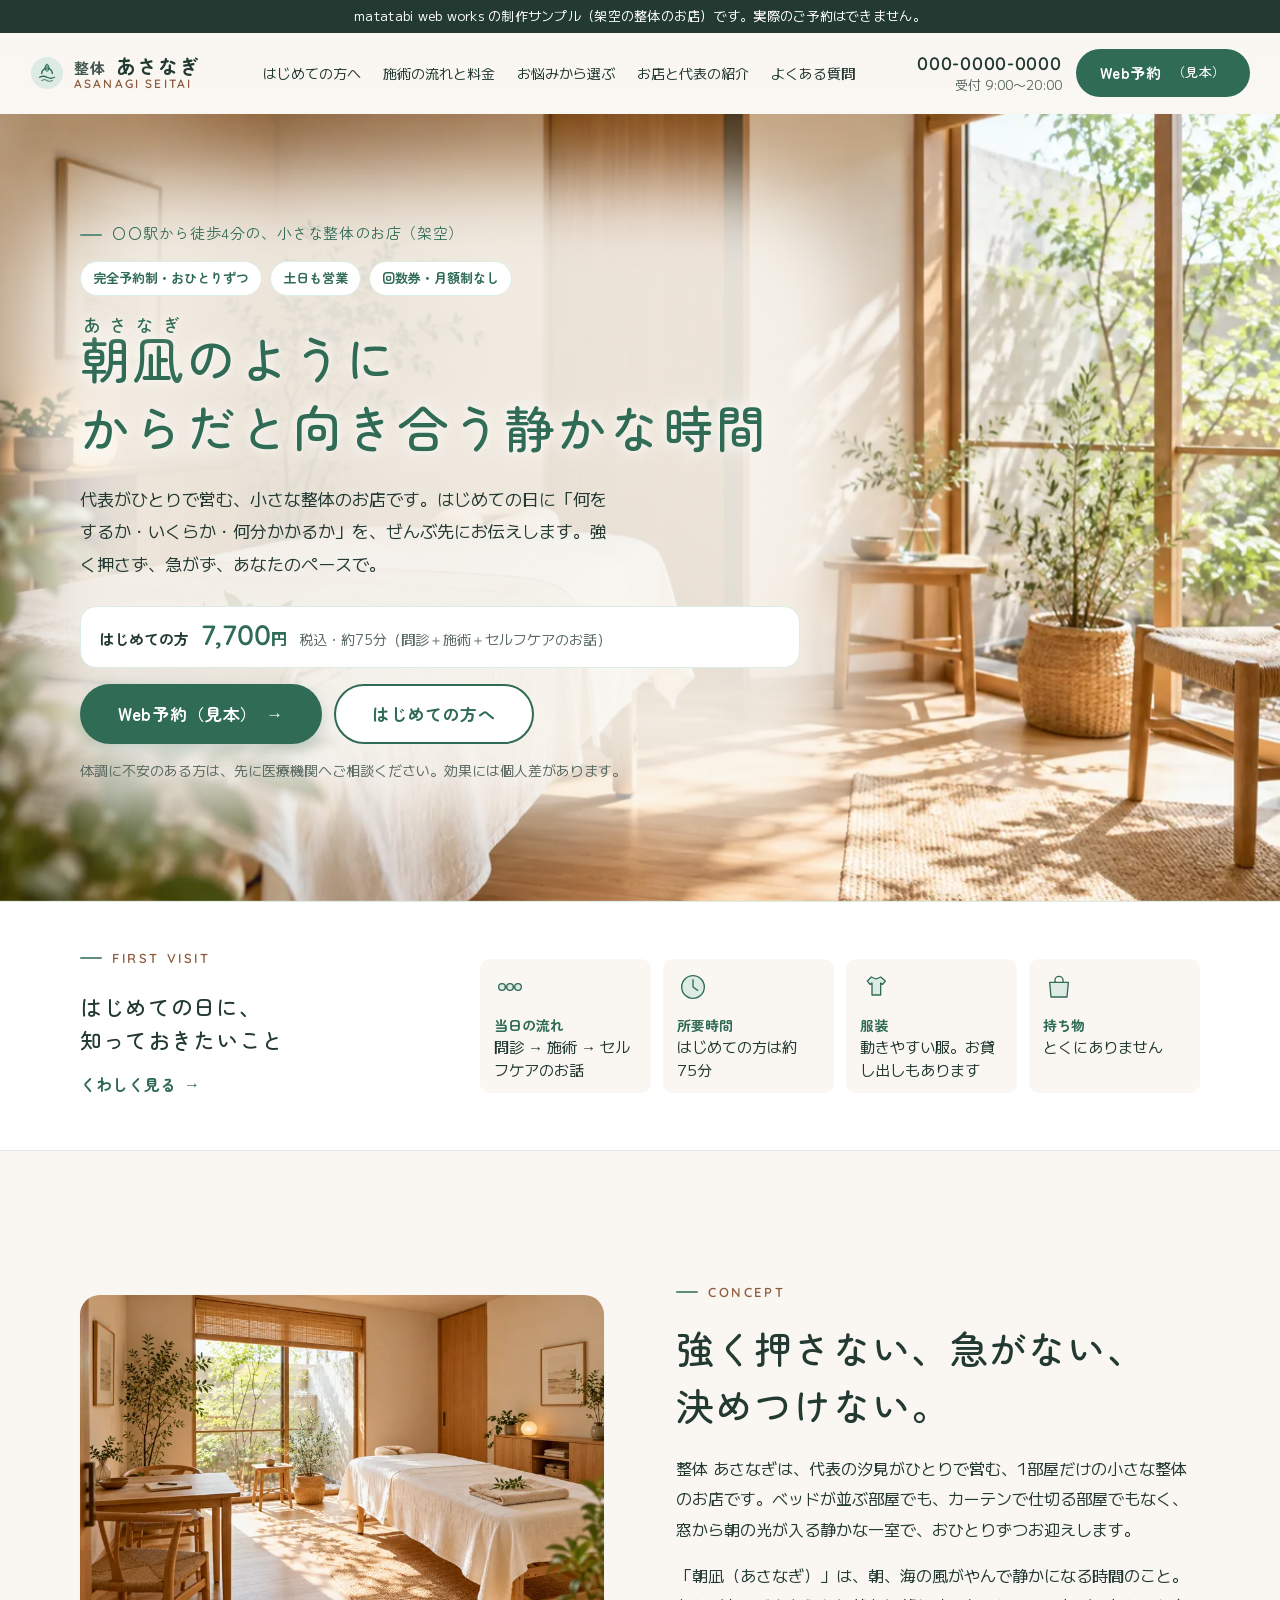
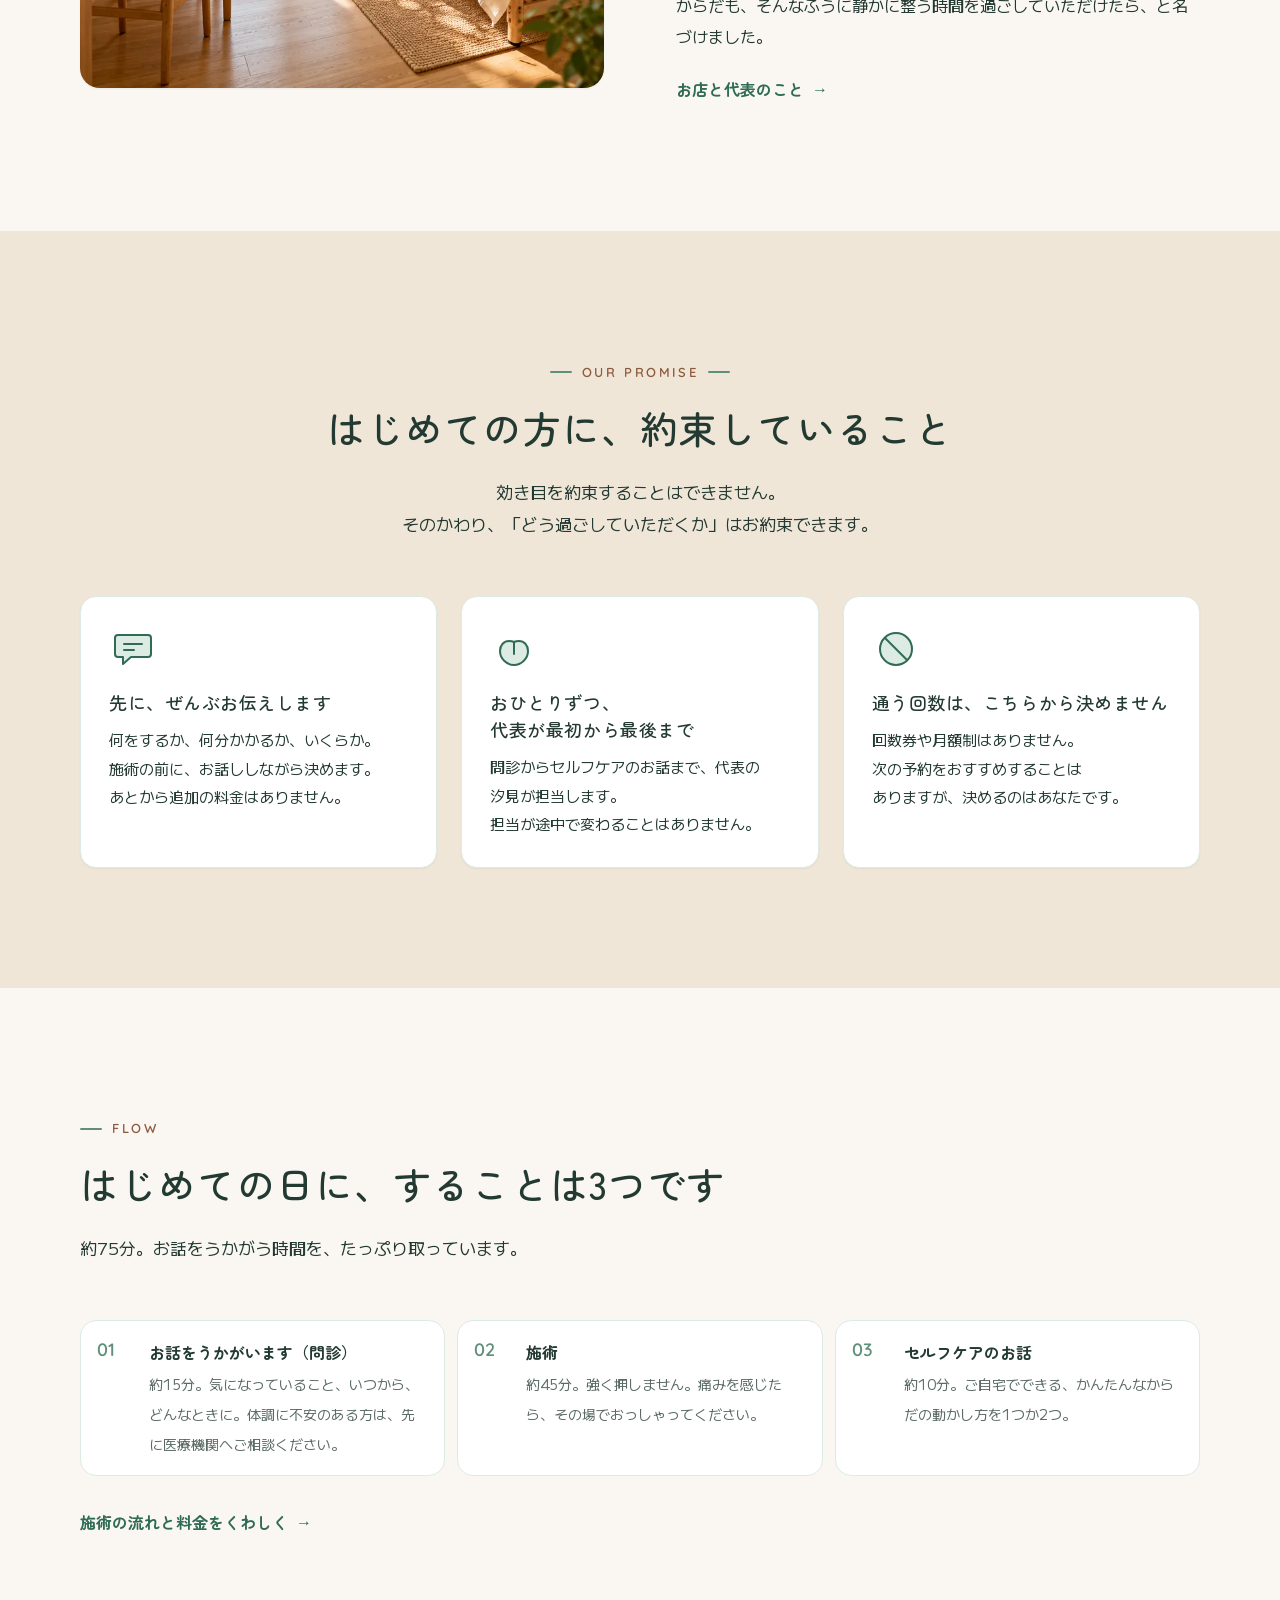
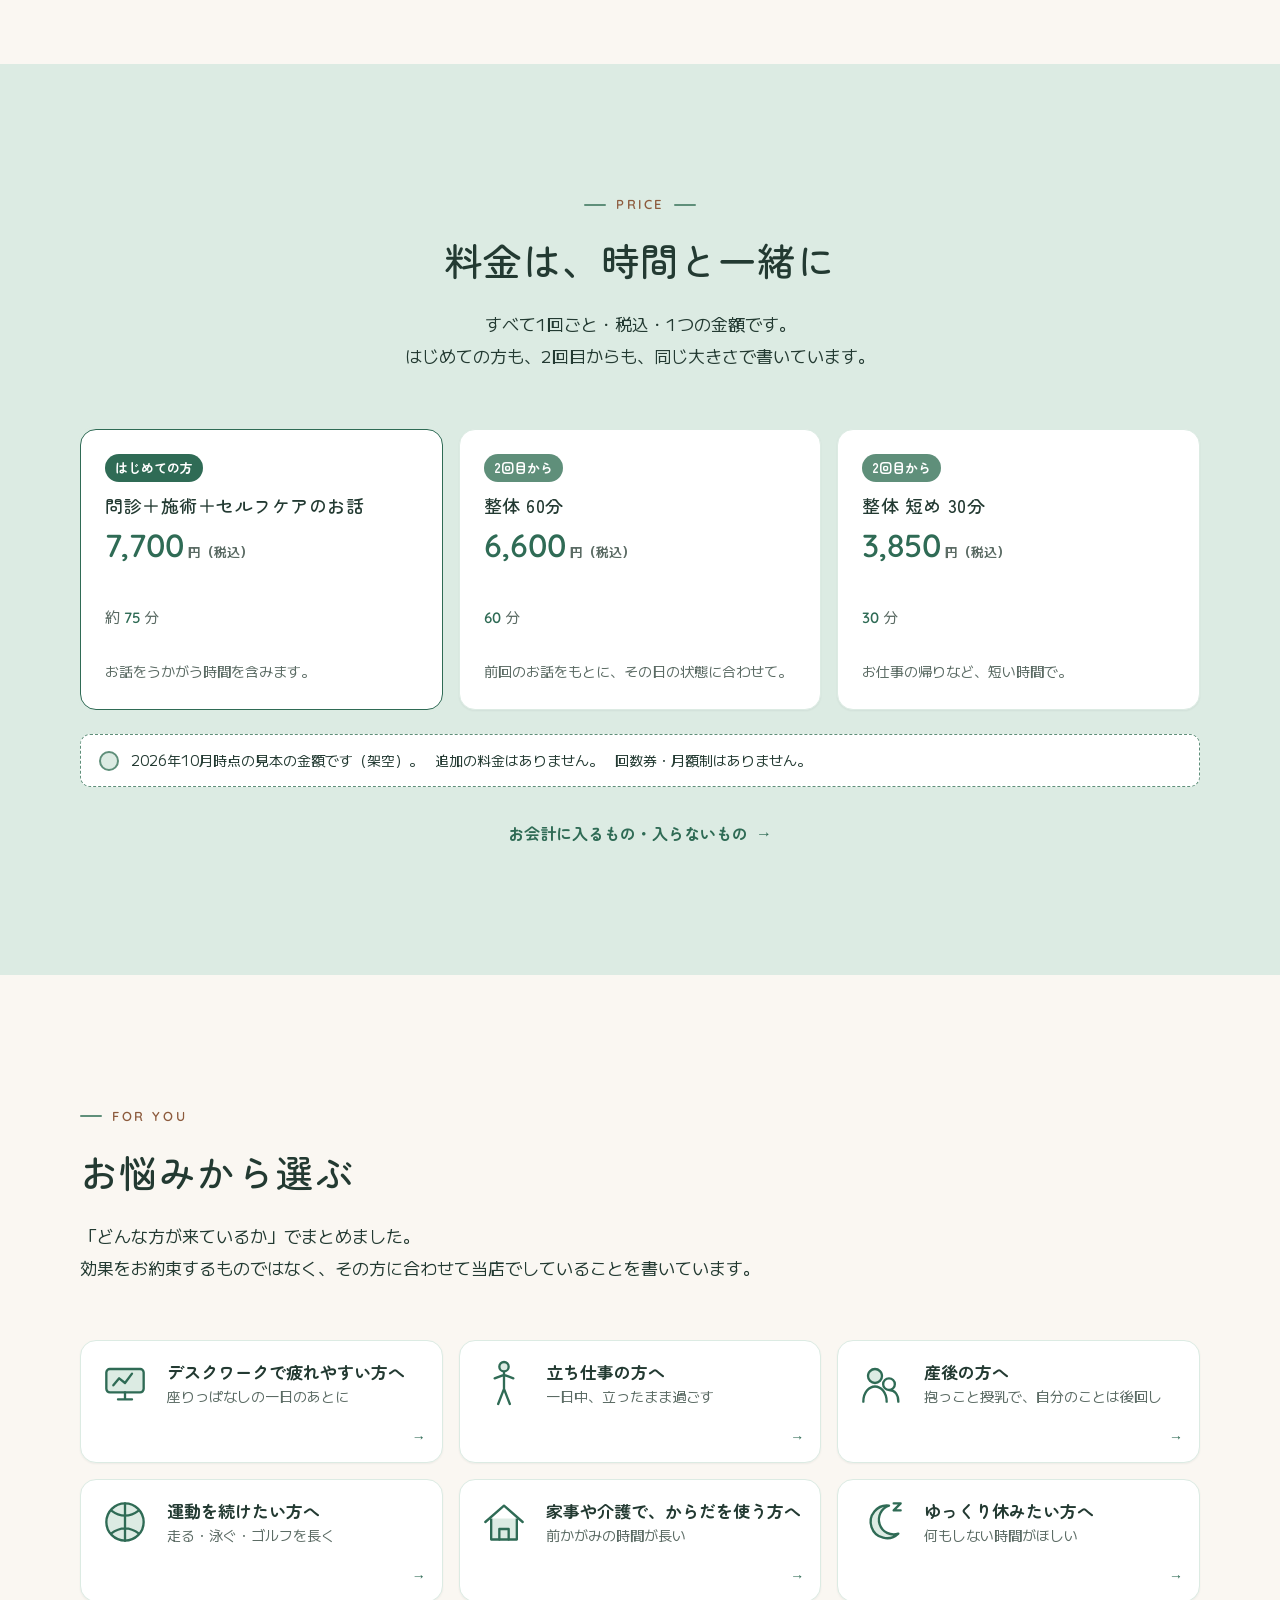
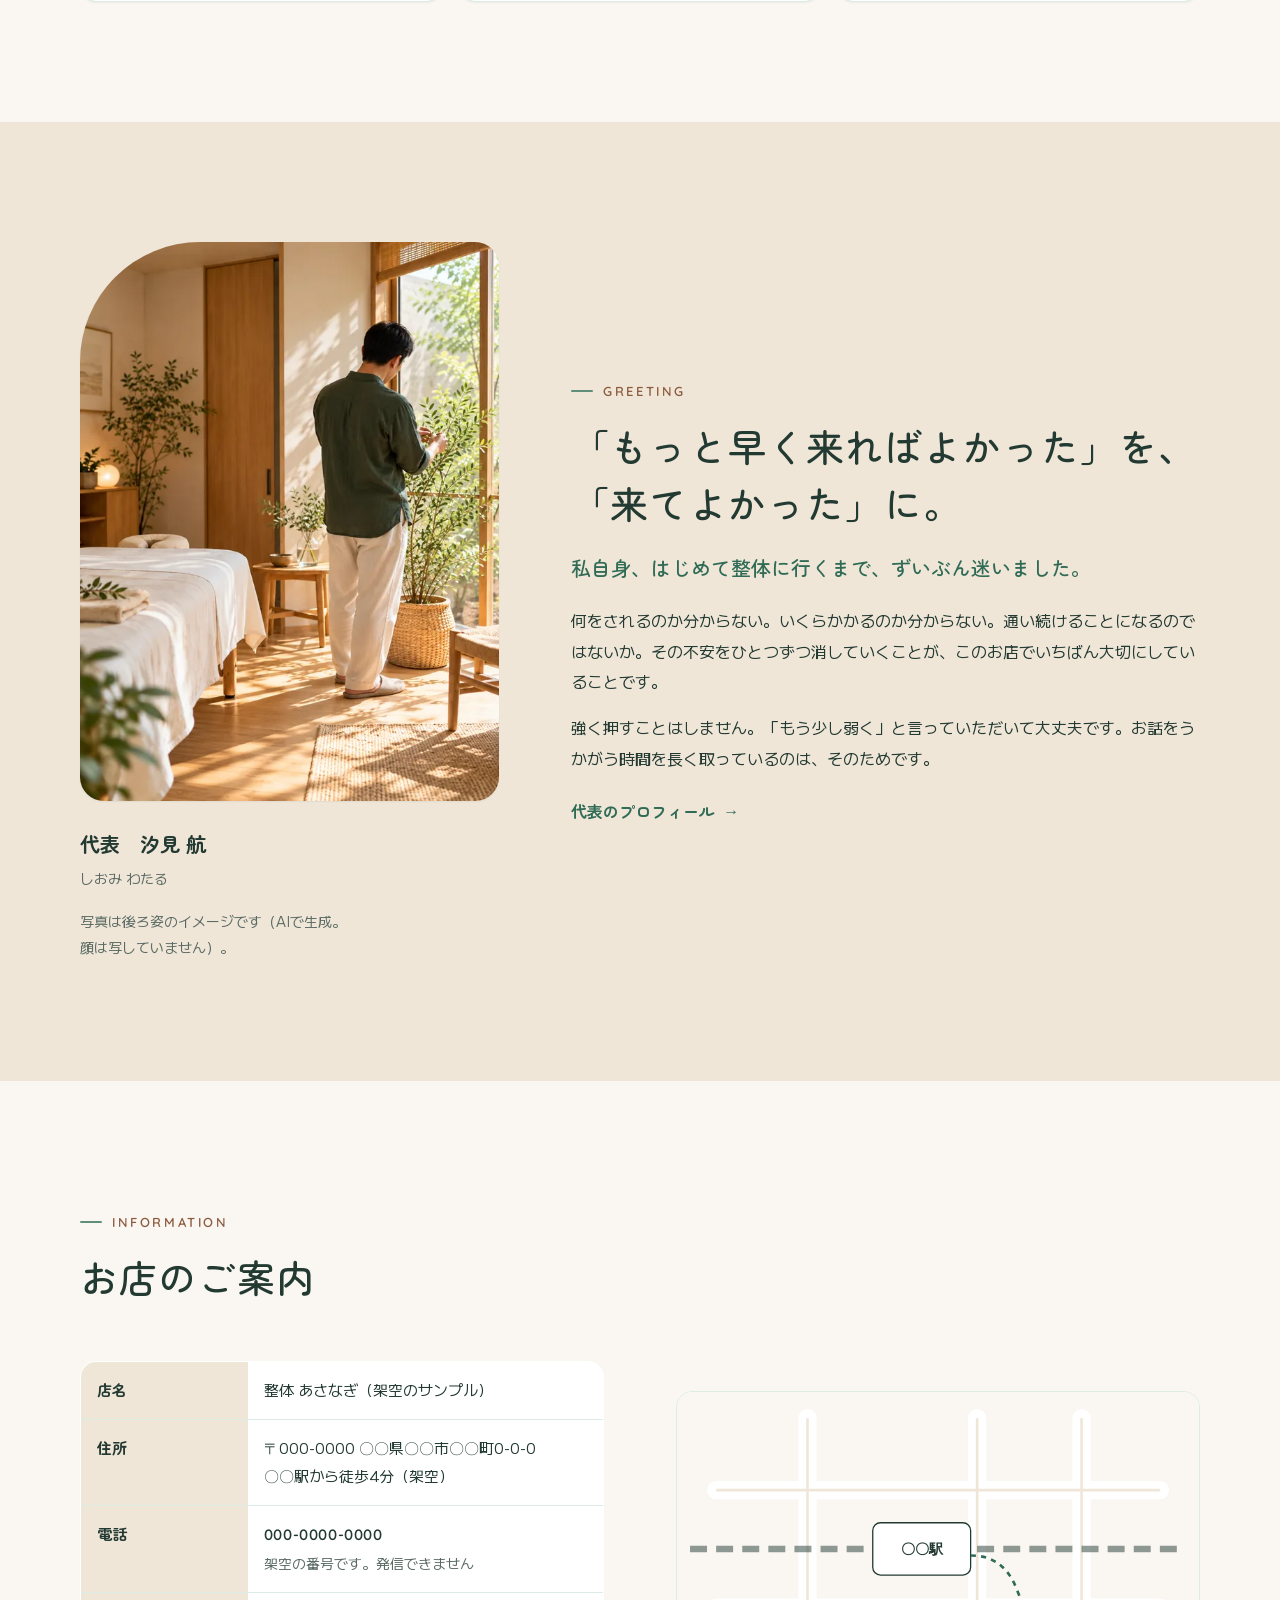
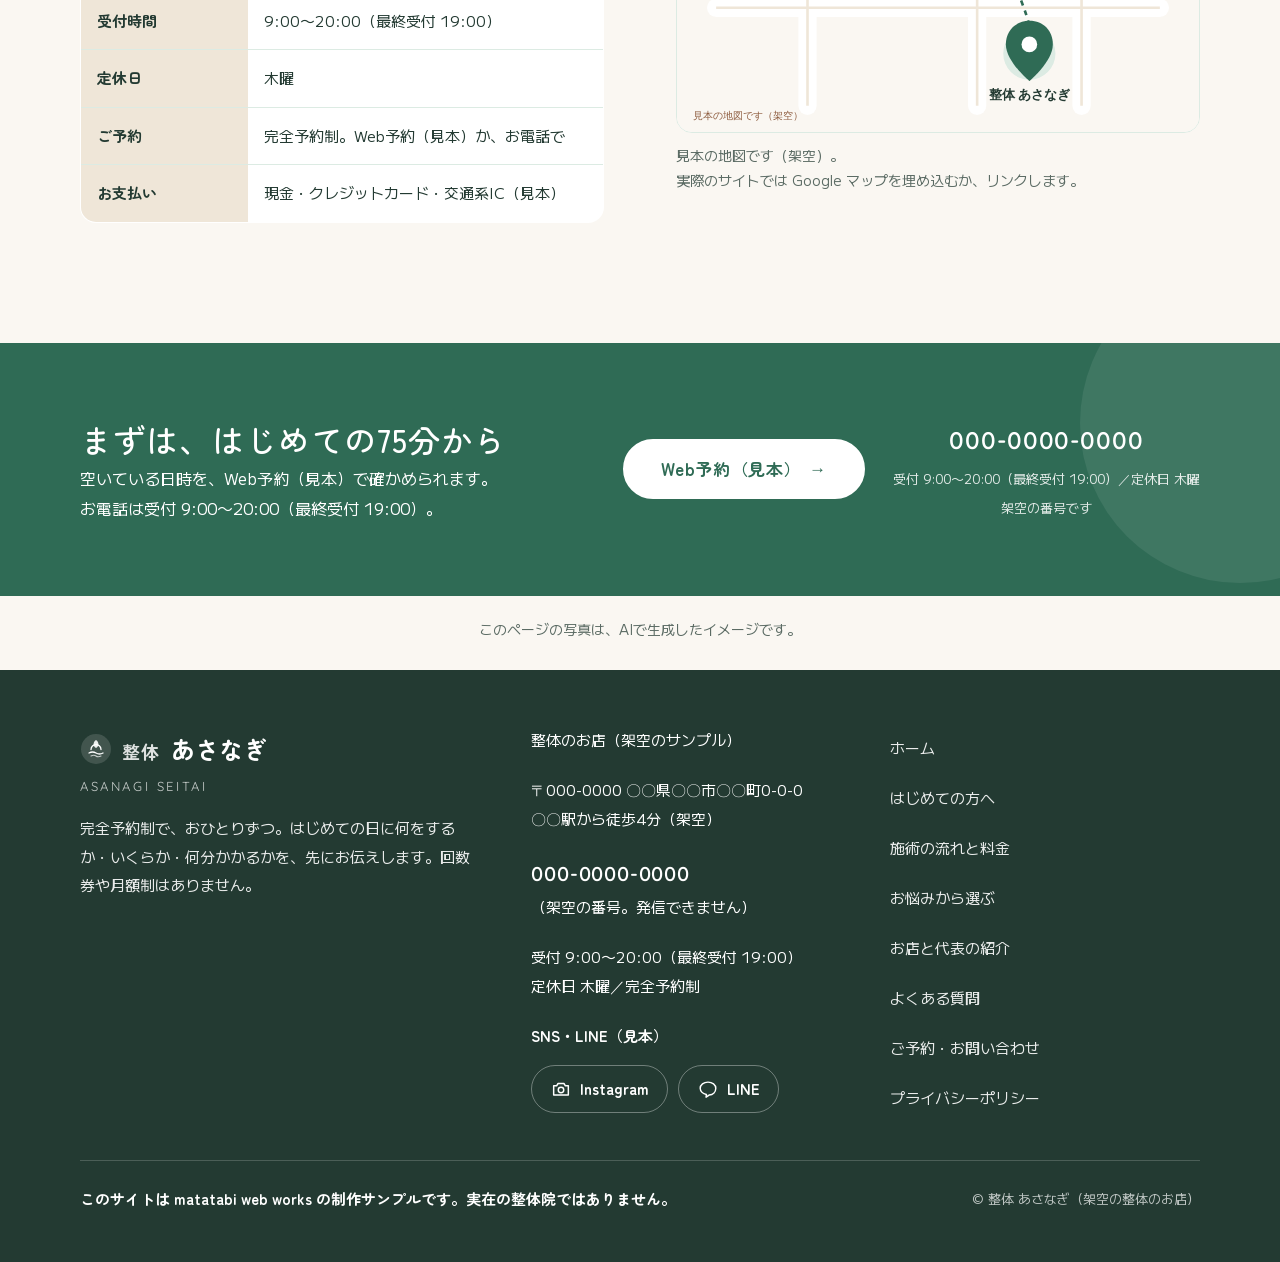
==== commit 51a0644e: "文字の大きさ（案D：本文15px・1行22字）と改行の清書（見出しは句ごと・短い文は文ごと・言葉の途中で折れにくく）を反映 Co-Authored-By: Claude Opus 5.5 <norep" ====
--- a/index.html
+++ b/index.html
@@ -1,5 +1,5 @@
 <!DOCTYPE html>
-<html lang="ja" class="no-js">
+<html lang="ja" class="no-js" data-moji="d">
 <head>
   <meta charset="UTF-8">
   <meta name="viewport" content="width=device-width, initial-scale=1">
@@ -19,7 +19,7 @@
   <link rel="stylesheet" data-font="head" href="https://fonts.googleapis.com/css2?family=Zen+Maru+Gothic:wght@500&amp;text=%22%23%25%28%29%2C-.%2F0123456789%3A%3C%3D%3EEIJLNOPSW%5B%5D_abcdefghijklmnoprstuvwxyz%E2%80%94%E2%86%92%E2%97%8B%E3%80%81%E3%80%82%E3%80%87%E3%80%8C%E3%80%8D%E3%80%9C%E3%81%82%E3%81%84%E3%81%86%E3%81%88%E3%81%8A%E3%81%8B%E3%81%8C%E3%81%8D%E3%81%8E%E3%81%8F%E3%81%91%E3%81%93%E3%81%94%E3%81%95%E3%81%97%E3%81%98%E3%81%99%E3%81%9A%E3%81%9B%E3%81%9C%E3%81%9F%E3%81%A0%E3%81%A1%E3%81%A3%E3%81%A4%E3%81%A6%E3%81%A7%E3%81%A8%E3%81%A9%E3%81%AA%E3%81%AB%E3%81%AE%E3%81%AF%E3%81%B0%E3%81%B2%E3%81%B6%E3%81%B8%E3%81%B9%E3%81%BE%E3%81%BF%E3%82%81%E3%82%82%E3%82%84%E3%82%86%E3%82%88%E3%82%89%E3%82%8A%E3%82%8B%E3%82%8C%E3%82%8F%E3%82%92%E3%82%93%E3%82%A2%E3%82%A3%E3%82%A4%E3%82%A7%E3%82%AF%E3%82%B1%E3%82%B5%E3%82%B7%E3%82%B9%E3%82%BB%E3%83%81%E3%83%83%E3%83%87%E3%83%88%E3%83%89%E3%83%8B%E3%83%90%E3%83%95%E3%83%97%E3%83%9D%E3%83%A1%E3%83%A5%E3%83%A9%E3%83%AA%E3%83%AB%E3%83%AC%E3%83%AD%E3%83%AF%E3%83%B3%E3%83%BB%E3%83%BC%E4%B8%80%E4%BA%88%E4%BA%8B%E4%BB%8B%E4%BB%95%E4%BB%98%E4%BB%A3%E4%BB%A5%E4%BC%91%E4%BC%9A%E4%BC%9D%E4%BD%8F%E4%BD%93%E4%BD%9C%E4%BD%BF%E4%BF%9D%E4%BF%A1%E5%85%88%E5%85%A5%E5%85%A8%E5%86%85%E5%86%86%E5%87%AA%E5%88%86%E5%88%9D%E5%88%B6%E5%88%B8%E5%89%8D%E5%8A%9B%E5%8B%95%E5%8D%B0%E5%8F%97%E5%8F%B7%E5%90%88%E5%90%8C%E5%90%8D%E5%90%91%E5%95%8F%E5%96%B6%E5%9B%9E%E5%9C%9F%E5%9C%A8%E5%9F%8B%E5%AD%98%E5%AE%8C%E5%AE%9A%E5%AE%9F%E5%AE%B6%E5%AE%B9%E5%B0%8F%E5%B0%91%E5%B1%8A%E5%B8%AD%E5%B9%B4%E5%BA%97%E5%BC%B7%E5%BD%93%E5%BE%8C%E5%BE%92%E6%80%A5%E6%82%A9%E6%84%8F%E6%89%80%E6%89%95%E6%8A%BC%E6%8C%81%E6%94%AF%E6%95%B0%E6%95%B4%E6%96%87%E6%96%99%E6%96%B9%E6%96%BD%E6%97%A5%E6%97%A9%E6%99%82%E6%9C%80%E6%9C%88%E6%9C%8D%E6%9C%9D%E6%9C%A8%E6%9C%AC%E6%9D%9F%E6%9D%A5%E6%9E%B6%E6%A1%88%E6%A5%AD%E6%AD%A9%E6%AE%8B%E6%B0%97%E6%B0%B4%E6%B1%90%E6%B1%BA%E6%B5%81%E6%BA%80%E7%81%AB%E7%89%A9%E7%94%A3%E7%95%AA%E7%96%B2%E7%99%BA%E7%9B%AE%E7%9F%A5%E7%9F%AD%E7%A2%BA%E7%A7%81%E7%A7%BB%E7%A8%8E%E7%A9%BA%E7%AB%8B%E7%B4%84%E7%B5%A1%E7%B6%9A%E7%B7%92%E8%87%AA%E8%88%AA%E8%A1%8C%E8%A1%93%E8%A1%A8%E8%A3%85%E8%A6%81%E8%A6%8B%E8%A8%88%E8%A8%BA%E8%A9%B1%E8%AA%8D%E8%AD%B7%E8%B3%AA%E8%B5%A4%E8%BA%AB%E8%BE%BC%E8%BF%B7%E9%80%81%E9%80%9A%E9%80%A3%E9%81%8B%E9%81%B8%E9%87%91%E9%96%89%E9%96%8B%E9%96%93%E9%99%A2%E9%9A%9B%E9%9B%BB%E9%9D%99%E9%A0%85%E9%A1%8D%E9%A7%85%EF%BC%88%EF%BC%89%EF%BC%8B%EF%BC%8F%EF%BC%9A&amp;display=swap">
   <link rel="stylesheet" data-font="body" href="https://fonts.googleapis.com/css2?family=M+PLUS+2:wght@400&amp;text=%20%22%23%25%28%29%2C-.%2F0123456789%3A%3C%3D%3EACEFGIJKLMNOPRSTUVWY%5B%5D_abcdefghijklmnoprstuvwxyz%7B%7D%C2%A9%E2%80%94%E2%86%92%E2%97%8B%E3%80%81%E3%80%82%E3%80%87%E3%80%8C%E3%80%8D%E3%80%92%E3%80%9C%E3%81%82%E3%81%84%E3%81%86%E3%81%88%E3%81%8A%E3%81%8B%E3%81%8C%E3%81%8D%E3%81%8E%E3%81%8F%E3%81%90%E3%81%91%E3%81%93%E3%81%94%E3%81%95%E3%81%97%E3%81%98%E3%81%99%E3%81%9A%E3%81%9B%E3%81%9C%E3%81%9D%E3%81%9F%E3%81%A0%E3%81%A1%E3%81%A3%E3%81%A4%E3%81%A5%E3%81%A6%E3%81%A7%E3%81%A8%E3%81%A9%E3%81%AA%E3%81%AB%E3%81%AE%E3%81%AF%E3%81%B0%E3%81%B1%E3%81%B2%E3%81%B5%E3%81%B6%E3%81%B7%E3%81%B8%E3%81%B9%E3%81%BB%E3%81%BE%E3%81%BF%E3%82%80%E3%82%81%E3%82%82%E3%82%83%E3%82%84%E3%82%86%E3%82%88%E3%82%89%E3%82%8A%E3%82%8B%E3%82%8C%E3%82%8D%E3%82%8F%E3%82%92%E3%82%93%E3%82%A2%E3%82%A3%E3%82%A4%E3%82%A7%E3%82%AB%E3%82%AF%E3%82%B1%E3%82%B4%E3%82%B5%E3%82%B7%E3%82%B8%E3%82%B9%E3%82%BB%E3%82%BF%E3%83%81%E3%83%83%E3%83%86%E3%83%87%E3%83%88%E3%83%89%E3%83%8B%E3%83%90%E3%83%95%E3%83%97%E3%83%99%E3%83%9A%E3%83%9B%E3%83%9D%E3%83%9E%E3%83%A0%E3%83%A1%E3%83%A5%E3%83%A9%E3%83%AA%E3%83%AB%E3%83%AC%E3%83%AD%E3%83%AF%E3%83%B3%E3%83%BB%E3%83%BC%E4%B8%80%E4%B8%88%E4%B8%8D%E4%B8%A6%E4%B8%AD%E4%B9%B3%E4%BA%88%E4%BA%8B%E4%BA%A4%E4%BA%BA%E4%BB%8B%E4%BB%95%E4%BB%98%E4%BB%A3%E4%BB%A5%E4%BC%91%E4%BC%9A%E4%BC%9D%E4%BD%8F%E4%BD%93%E4%BD%95%E4%BD%9C%E4%BD%BF%E4%BF%9D%E4%BF%A1%E5%80%8B%E5%85%88%E5%85%89%E5%85%A5%E5%85%A8%E5%86%85%E5%86%86%E5%86%99%E5%87%AA%E5%87%BA%E5%88%86%E5%88%87%E5%88%9D%E5%88%B6%E5%88%B8%E5%89%8D%E5%8A%9B%E5%8A%A0%E5%8A%B9%E5%8B%95%E5%8C%BB%E5%8D%B0%E5%8F%96%E5%8F%97%E5%8F%B7%E5%90%88%E5%90%8C%E5%90%8D%E5%90%91%E5%90%AB%E5%95%8F%E5%96%B6%E5%9B%9E%E5%9B%B3%E5%9C%9F%E5%9C%A8%E5%9C%B0%E5%9F%8B%E5%A0%B4%E5%A4%89%E5%A4%A7%E5%A4%AB%E5%A7%BF%E5%AD%98%E5%AE%85%E5%AE%89%E5%AE%8C%E5%AE%9A%E5%AE%9F%E5%AE%A4%E5%AE%B6%E5%AE%B9%E5%B0%8F%E5%B0%91%E5%B1%8A%E5%B1%8B%E5%B7%AE%E5%B8%82%E5%B8%AD%E5%B8%B0%E5%B9%B4%E5%BA%97%E5%BA%A7%E5%BC%B1%E5%BC%B7%E5%BD%93%E5%BE%8C%E5%BE%92%E5%BE%B4%E6%80%A5%E6%82%A9%E6%84%8F%E6%84%9F%E6%85%8B%E6%88%90%E6%89%80%E6%89%95%E6%8A%B1%E6%8A%BC%E6%8B%85%E6%8C%81%E6%8E%88%E6%94%AF%E6%95%B0%E6%95%B4%E6%96%87%E6%96%99%E6%96%B9%E6%96%BD%E6%97%A5%E6%97%A9%E6%99%82%E6%9B%9C%E6%9B%B8%E6%9C%80%E6%9C%88%E6%9C%8D%E6%9C%9D%E6%9C%A8%E6%9C%AC%E6%9D%9F%E6%9D%A5%E6%9E%9C%E6%9E%B6%E6%A1%88%E6%A5%AD%E6%A9%9F%E6%AC%A1%E6%AD%A9%E6%AE%8B%E6%B0%97%E6%B0%B4%E6%B1%90%E6%B1%BA%E6%B3%B3%E6%B5%81%E6%B5%B7%E6%B6%88%E6%BA%80%E7%81%AB%E7%82%B9%E7%89%A9%E7%89%B9%E7%8A%B6%E7%8F%BE%E7%94%9F%E7%94%A3%E7%94%BA%E7%95%AA%E7%96%B2%E7%97%9B%E7%99%82%E7%99%BA%E7%9B%AE%E7%9B%B8%E7%9C%8C%E7%9C%9F%E7%9F%A5%E7%9F%AD%E7%A2%BA%E7%A7%81%E7%A7%BB%E7%A8%8E%E7%A9%BA%E7%AA%93%E7%AB%8B%E7%B3%BB%E7%B4%84%E7%B4%B9%E7%B5%82%E7%B5%A1%E7%B6%9A%E7%B7%92%E8%87%AA%E8%88%AA%E8%A1%8C%E8%A1%93%E8%A1%A8%E8%A3%85%E8%A6%81%E8%A6%8B%E8%A8%80%E8%A8%88%E8%A8%BA%E8%A9%B1%E8%AA%8D%E8%AA%BF%E8%AB%87%E8%AD%B7%E8%B2%B8%E8%B3%AA%E8%B5%A4%E8%B5%B0%E8%BA%AB%E8%BE%BC%E8%BF%8E%E8%BF%B7%E8%BF%BD%E9%80%81%E9%80%94%E9%80%9A%E9%80%A3%E9%81%8B%E9%81%8E%E9%81%B8%E9%83%A8%E9%87%91%E9%95%B7%E9%96%89%E9%96%8B%E9%96%93%E9%96%A2%E9%99%A2%E9%9A%9B%E9%9B%BB%E9%9D%99%E9%A0%85%E9%A1%8D%E9%A1%94%E9%A2%A8%E9%A7%85%EF%BC%88%EF%BC%89%EF%BC%8B%EF%BC%8F%EF%BC%9A%EF%BD%9C&amp;display=swap">
   <link rel="stylesheet" data-font="en" href="https://fonts.googleapis.com/css2?family=Quicksand:wght@600&amp;text=%20%21%22%23%24%25%26%27%28%29%2A%2B%2C-.%2F0123456789%3A%3B%3C%3D%3E%3F%40ABCDEFGHIJKLMNOPQRSTUVWXYZ%5B%5C%5D%5E_%60abcdefghijklmnopqrstuvwxyz%7B%7C%7D~&amp;display=swap">
-  <link rel="stylesheet" href="css/style.css?v=20261010-1">
+  <link rel="stylesheet" href="css/style.css?v=20261031-4">
   <script src="js/main.js?v=20261010-1" defer></script>
   <script type="application/ld+json">
   {
@@ -47,8 +47,8 @@
   </script>
 </head>
 <body class="has-fixed-cta">
-  <a class="skip-link" href="#main">本文へ移動</a>
-  <p class="sample-notice">matatabi web works の制作サンプル（架空の整体のお店）です。実際のご予約はできません。</p>
+  <a class="skip-link" href="#main">本文へ<wbr>移動</a>
+  <p data-clauses="1" data-wrap="phrase" class="sample-notice"><span class="kc">matatabi web works の<wbr>制作サンプル<wbr>（架空の<wbr>整体の<wbr>お店）です。</span><span class="kc"><wbr>実際の<wbr>ご予約は<wbr>できません。</span></p>
   <header class="site-header">
     <div class="container site-header__inner">
       <a href="index.html" class="site-logo" aria-label="整体 あさなぎ ホーム">
@@ -57,21 +57,21 @@
       </a>
       <nav class="global-nav" id="global-nav" aria-label="メインメニュー">
         <ul class="global-nav__list">
-          <li class="global-nav__home"><a href="index.html" aria-current="page"><span>ホーム</span></a></li>
-          <li><a href="first.html"><span>はじめての方へ</span></a></li>
-          <li><a href="flow.html"><span>施術の流れと料金</span></a></li>
-          <li><a href="concerns.html"><span>お悩みから選ぶ</span></a></li>
-          <li><a href="about.html"><span>お店と代表の紹介</span></a></li>
-          <li><a href="faq.html"><span>よくある質問</span></a></li>
-          <li class="global-nav__reserve-sp"><a href="reserve.html"><span>ご予約・お問い合わせ</span></a></li>
+          <li data-wrap="phrase" class="global-nav__home"><a href="index.html" aria-current="page"><span>ホーム</span></a></li>
+          <li data-wrap="phrase"><a href="first.html"><span>はじめての<wbr>方へ</span></a></li>
+          <li data-wrap="phrase"><a href="flow.html"><span>施術の<wbr>流れと<wbr>料金</span></a></li>
+          <li data-wrap="phrase"><a href="concerns.html"><span>お悩みから<wbr>選ぶ</span></a></li>
+          <li data-wrap="phrase"><a href="about.html"><span>お店と<wbr>代表の<wbr>紹介</span></a></li>
+          <li data-wrap="phrase"><a href="faq.html"><span>よく<wbr>ある<wbr>質問</span></a></li>
+          <li data-wrap="phrase" class="global-nav__reserve-sp"><a href="reserve.html"><span>ご予約・<wbr>お問い合わせ</span></a></li>
         </ul>
         <div class="global-nav__cta">
-          <a href="reserve.html#booking" class="btn btn--primary">Web予約（見本）</a>
-          <a href="reserve.html#contact" class="btn btn--secondary">ご質問・お問い合わせ</a>
+          <a href="reserve.html#booking" class="btn btn--primary">Web予約<wbr>（見本）</a>
+          <a href="reserve.html#contact" class="btn btn--secondary">ご質問・<wbr>お問い合わせ</a>
         </div>
         <div class="global-nav__tel">
-          <p><button type="button" class="tel-number" data-sample-tel aria-describedby="nav-tel-status" style="background:none;border:0;padding:0;">000-0000-0000</button><br><span class="tel-sample">（架空の番号です）</span></p>
-          <p class="note">受付 9:00〜20:00（最終受付 19:00）／定休日 木曜</p>
+          <p><button type="button" class="tel-number" data-sample-tel aria-describedby="nav-tel-status" style="background:none;border:0;padding:0;">000-0000-0000</button><br><span class="tel-sample">（架空の<wbr>番号です）</span></p>
+          <p data-wrap="phrase" class="note">受付 9:00〜20:00<wbr>（最終受付 19:00）<wbr>／定休日 木曜</p>
           <p class="sns__status" id="nav-tel-status" role="status"></p>
         </div>
       </nav>
@@ -80,7 +80,7 @@
           <span class="tel-number" aria-label="電話番号 000-0000-0000（架空の番号）">000-0000-0000</span>
           <span class="tel-hours">受付 9:00〜20:00</span>
         </div>
-        <a href="reserve.html#booking" class="btn btn--primary header-reserve">Web予約<small>（見本）</small></a>
+        <a href="reserve.html#booking" class="btn btn--primary header-reserve">Web予約<small><wbr>（見本）</small></a>
         <button type="button" class="menu-toggle" aria-label="メニューを開く" aria-expanded="false" aria-controls="global-nav">
           <span class="menu-toggle__bars" aria-hidden="true"></span>
           <span class="menu-toggle__label" aria-hidden="true">メニュー</span>
@@ -97,22 +97,22 @@
       <div class="hero__inner">
         <div class="hero__body">
           <div class="hero__text">
-            <p class="hero__place">〇〇駅から徒歩4分の、<wbr>小さな整体のお店<span class="nowrap">（架空）</span></p>
+            <p data-wrap="phrase" class="hero__place">〇〇駅から<wbr>徒歩4分の、<wbr>小さな<wbr>整体の<wbr>お店<span class="nowrap"><wbr>（架空）</span></p>
             <ul class="hero__tags" aria-label="お店の特徴">
-              <li>完全予約制・おひとりずつ</li>
-              <li>土日も営業</li>
-              <li>回数券・月額制なし</li>
+              <li data-wrap="phrase">完全予約制・おひとりずつ</li>
+              <li data-wrap="phrase">土日も<wbr>営業</li>
+              <li data-wrap="phrase">回数券・月額制なし</li>
             </ul>
-            <h1 class="hero__title" id="hero-title"><span class="hero__line hero__line--1"><ruby>朝凪<rp>（</rp><rt>あさなぎ</rt><rp>）</rp></ruby>のように</span><span class="hero__line hero__line--23"><span class="hero__line hero__line--2">からだと向き合う</span><span class="hero__line hero__line--3">静かな時間</span></span></h1>
-            <p class="hero__lead">代表がひとりで営む、小さな整体のお店です。はじめての日に「何をするか・いくらか・何分かかるか」を、ぜんぶ先にお伝えします。強く押さず、急がず、あなたのペースで。</p>
+            <h1 class="hero__title" id="hero-title"><span class="hero__line hero__line--1"><ruby>朝凪<rp>（</rp><rt>あさなぎ</rt><rp>）</rp></ruby>のように</span><span class="hero__line hero__line--23"><span class="hero__line hero__line--2">からだと<wbr>向き合う</span><span class="hero__line hero__line--3"><wbr>静かな<wbr>時間</span></span></h1>
+            <p class="hero__lead">代表が<wbr>ひとりで<wbr>営む、<wbr>小さな<wbr>整体の<wbr>お店です。<wbr>はじめての<wbr>日に<wbr>「何を<wbr>するか・いくらか・<wbr>何<wbr>分かかるか」を、<wbr>ぜんぶ先に<wbr>お伝えします。<wbr>強く<wbr>押さず、<wbr>急がず、<wbr>あなたの<wbr>ペースで。</p>
           </div>
           <div class="hero__cta">
-            <p class="hero__price"><span class="label">はじめての方</span><span class="price">7,700<small>円</small></span><span class="unit">税込・約75分（問診＋施術＋セルフケアのお話）</span></p>
+            <p data-wrap="phrase" class="hero__price"><span class="label">はじめての<wbr>方</span><span class="price">7,700<small>円</small></span><span class="unit">税込・約75分<wbr>（問診＋施術＋セルフケアの<wbr>お話）</span></p>
             <div class="btn-group">
-              <a href="reserve.html#booking" class="btn btn--primary btn--lg">Web予約（見本）<span class="arrow">→</span></a>
-              <a href="first.html" class="btn btn--secondary btn--lg">はじめての方へ</a>
+              <a href="reserve.html#booking" class="btn btn--primary btn--lg">Web予約<wbr>（見本）<span class="arrow"><wbr>→</span></a>
+              <a href="first.html" class="btn btn--secondary btn--lg">はじめての<wbr>方へ</a>
             </div>
-            <p class="hero__note note">体調に不安のある方は、先に医療機関へご相談ください。効果には個人差があります。</p>
+            <p data-clauses="1" data-wrap="phrase" class="hero__note note"><span class="kc">体調に<wbr>不安の<wbr>ある方は、<wbr>先に<wbr>医療機関へ<wbr>ご相談ください。</span><span class="kc"><wbr>効果には<wbr>個人差が<wbr>あります。</span></p>
           </div>
         </div>
       </div>
@@ -122,14 +122,14 @@
       <div class="container first-strip__inner">
         <div class="first-strip__head reveal">
           <span class="eyebrow" aria-hidden="true">FIRST VISIT</span>
-          <h2 id="first-strip-title">はじめての日に、<wbr>知っておきたいこと</h2>
-          <a href="first.html" class="more-link">くわしく見る</a>
+          <h2 data-clauses="1" id="first-strip-title"><span class="kc">はじめての<wbr>日に、</span><span class="kc"><wbr>知っておきたい<wbr>こと</span></h2>
+          <a href="first.html" class="more-link">くわしく<wbr>見る</a>
         </div>
         <ul class="first-strip__list reveal reveal-delay-1">
-          <li><img src="images/icon-flow.svg" alt="" width="32" height="32"><span><strong>当日の流れ</strong>問診 → 施術 → セルフケアのお話</span></li>
-          <li><img src="images/icon-clock.svg" alt="" width="32" height="32"><span><strong>所要時間</strong>はじめての方は約75分</span></li>
-          <li><img src="images/icon-cloth.svg" alt="" width="32" height="32"><span><strong>服装</strong>動きやすい服。お貸し出しもあります</span></li>
-          <li><img src="images/icon-bag.svg" alt="" width="32" height="32"><span><strong>持ち物</strong>とくにありません</span></li>
+          <li><img src="images/icon-flow.svg" alt="" width="32" height="32"><span><strong>当日の<wbr>流れ</strong>問診 → 施術 → セルフケアの<wbr>お話</span></li>
+          <li><img src="images/icon-clock.svg" alt="" width="32" height="32"><span><strong>所要時間</strong><wbr>はじめての<wbr>方は<wbr>約75分</span></li>
+          <li><img src="images/icon-cloth.svg" alt="" width="32" height="32"><span><strong>服<wbr>装</strong>動きやすい服。<wbr>お貸し出しも<wbr>あります</span></li>
+          <li><img src="images/icon-bag.svg" alt="" width="32" height="32"><span><strong>持ち物</strong>とくに<wbr>ありません</span></li>
         </ul>
       </div>
     </section>
@@ -142,10 +142,10 @@
           </div>
           <div class="split__text reveal reveal-delay-1">
             <span class="eyebrow" aria-hidden="true">CONCEPT</span>
-            <h2 class="section-title" id="concept-title">強く押さない、<wbr>急がない、<wbr>決めつけない。</h2>
-            <p>整体 あさなぎは、代表の汐見がひとりで営む、1部屋だけの小さな整体のお店です。ベッドが並ぶ部屋でも、カーテンで仕切る部屋でもなく、窓から朝の光が入る静かな一室で、おひとりずつお迎えします。</p>
-            <p>「朝凪（あさなぎ）」は、朝、海の風がやんで静かになる時間のこと。からだも、そんなふうに静かに整う時間を過ごしていただけたら、と名づけました。</p>
-            <a href="about.html" class="more-link">お店と代表のこと</a>
+            <h2 data-clauses="1" class="section-title" id="concept-title"><span class="kc">強く<wbr>押さない、</span><span class="kc"><wbr>急が<wbr>ない、</span><span class="kc"><wbr>決めつけない。</span></h2>
+            <p>整体 あさなぎは、<wbr>代表の<wbr>汐見が<wbr>ひとりで<wbr>営む、1部屋だけの<wbr>小さな<wbr>整体の<wbr>お店です。<wbr>ベッドが<wbr>並ぶ<wbr>部屋でも、<wbr>カーテンで<wbr>仕切る<wbr>部屋でもなく、<wbr>窓から<wbr>朝の<wbr>光が<wbr>入る<wbr>静かな<wbr>一室で、<wbr>おひとりずつ<wbr>お迎えします。</p>
+            <p>「朝凪<wbr>（あさなぎ）」は、<wbr>朝、<wbr>海の<wbr>風が<wbr>やんで<wbr>静かに<wbr>なる<wbr>時間の<wbr>こと。<wbr>からだも、<wbr>そんな<wbr>ふうに<wbr>静かに<wbr>整う<wbr>時間を<wbr>過ごしていただけたら、と<wbr>名づけました。</p>
+            <a href="about.html" class="more-link">お店と<wbr>代表の<wbr>こと</a>
           </div>
         </div>
       </div>
@@ -155,13 +155,13 @@
       <div class="container">
         <div class="section-head section-head--center reveal">
           <span class="eyebrow" aria-hidden="true">OUR PROMISE</span>
-          <h2 class="section-title" id="promise-title">はじめての方に、<wbr>約束していること</h2>
-          <p class="section-lead">効き目を約束することはできません。そのかわり、「どう過ごしていただくか」はお約束できます。</p>
+          <h2 data-clauses="1" class="section-title" id="promise-title"><span class="kc">はじめての<wbr>方に、</span><span class="kc"><wbr>約束している<wbr>こと</span></h2>
+          <p data-clauses="1" data-wrap="phrase" class="section-lead"><span class="kc">効き目を<wbr>約束する<wbr>ことは<wbr>できません。</span><span class="kc"><wbr>そのかわり、「どう<wbr>過ごしていただくか」は<wbr>お約束できます。</span></p>
         </div>
         <ul class="cards cards--3">
-          <li class="card reveal"><img class="card__icon" src="images/icon-talk.svg" alt="" width="48" height="48"><h3>先に、ぜんぶお伝えします</h3><p>何をするか、何分かかるか、いくらか。施術の前に、お話ししながら決めます。あとから追加の料金はありません。</p></li>
-          <li class="card reveal reveal-delay-1"><img class="card__icon" src="images/icon-hands.svg" alt="" width="48" height="48"><h3>おひとりずつ、代表が最初から最後まで</h3><p>問診からセルフケアのお話まで、代表の汐見が担当します。担当が途中で変わることはありません。</p></li>
-          <li class="card reveal reveal-delay-2"><img class="card__icon" src="images/icon-no.svg" alt="" width="48" height="48"><h3>通う回数は、こちらから決めません</h3><p>回数券や月額制はありません。次の予約をおすすめすることはありますが、決めるのはあなたです。</p></li>
+          <li class="card reveal"><img class="card__icon" src="images/icon-talk.svg" alt="" width="48" height="48"><h3 data-clauses="1"><span class="kc">先に、</span><span class="kc"><wbr>ぜんぶ<wbr>お伝えします</span></h3><p data-clauses="1" data-wrap="phrase"><span class="kc">何を<wbr>するか、<wbr>何分かかるか、<wbr>いくらか。</span><span class="kc"><wbr>施術の<wbr>前に、<wbr>お話ししながら<wbr>決めます。</span><span class="kc"><wbr>あとから<wbr>追加の<wbr>料金は<wbr>ありません。</span></p></li>
+          <li class="card reveal reveal-delay-1"><img class="card__icon" src="images/icon-hands.svg" alt="" width="48" height="48"><h3 data-clauses="1"><span class="kc">おひとりずつ、</span><span class="kc"><wbr>代表が<wbr>最初から<wbr>最後まで</span></h3><p data-clauses="1" data-wrap="phrase"><span class="kc">問診から<wbr>セルフケアの<wbr>お話まで、<wbr>代表の<wbr>汐見が<wbr>担当します。</span><span class="kc"><wbr>担当が<wbr>途中で<wbr>変わる<wbr>ことは<wbr>ありません。</span></p></li>
+          <li class="card reveal reveal-delay-2"><img class="card__icon" src="images/icon-no.svg" alt="" width="48" height="48"><h3 data-clauses="1"><span class="kc">通う<wbr>回数は、</span><span class="kc"><wbr>こちらから<wbr>決めません</span></h3><p data-clauses="1" data-wrap="phrase"><span class="kc">回数券や<wbr>月額制は<wbr>ありません。</span><span class="kc"><wbr>次の<wbr>予約を<wbr>おすすめする<wbr>ことは<wbr>ありますが、<wbr>決めるのは<wbr>あなたです。</span></p></li>
         </ul>
       </div>
     </section>
@@ -170,15 +170,15 @@
       <div class="container">
         <div class="section-head reveal">
           <span class="eyebrow" aria-hidden="true">FLOW</span>
-          <h2 class="section-title" id="flow-title">はじめての日に、<wbr>することは3つです</h2>
-          <p class="section-lead">約75分。お話をうかがう時間を、たっぷり取っています。</p>
+          <h2 data-clauses="1" class="section-title" id="flow-title"><span class="kc">はじめての<wbr>日に、</span><span class="kc"><wbr>する<wbr>ことは<wbr>3つです</span></h2>
+          <p data-clauses="1" data-wrap="phrase" class="section-lead"><span class="kc">約75分。</span><span class="kc"><wbr>お話を<wbr>うかが<wbr>う<wbr>時間を、<wbr>たっぷり取っています。</span></p>
         </div>
         <ol class="mini-steps reveal">
-          <li><div><strong>お話をうかがいます（問診）</strong><span>約15分。気になっていること、いつから、どんなときに。体調に不安のある方は、先に医療機関へご相談ください。</span></div></li>
-          <li><div><strong>施術</strong><span>約45分。強く押しません。痛みを感じたら、その場でおっしゃってください。</span></div></li>
-          <li><div><strong>セルフケアのお話</strong><span>約10分。ご自宅でできる、かんたんなからだの動かし方を1つか2つ。</span></div></li>
+          <li><div><strong>お話を<wbr>うかが<wbr>います<wbr>（問診）</strong><span><wbr>約15分。<wbr>気に<wbr>なっている<wbr>こと、<wbr>いつから、<wbr>どんな<wbr>ときに。<wbr>体調に<wbr>不安の<wbr>ある方は、<wbr>先に<wbr>医療機関へ<wbr>ご相談ください。</span></div></li>
+          <li><div><strong>施術</strong><span>約45分。<wbr>強く<wbr>押しません。<wbr>痛みを<wbr>感じたら、<wbr>その<wbr>場で<wbr>おっしゃってください。</span></div></li>
+          <li><div><strong>セルフケアの<wbr>お話</strong><span>約10分。<wbr>ご自宅で<wbr>できる、<wbr>かんたんなからだの<wbr>動かし方を<wbr>1つか<wbr>2つ。</span></div></li>
         </ol>
-        <p style="margin-top:24px"><a href="flow.html" class="more-link">施術の流れと料金をくわしく</a></p>
+        <p data-wrap="phrase" style="margin-top:24px"><a href="flow.html" class="more-link">施術の<wbr>流れと<wbr>料金を<wbr>くわしく</a></p>
       </div>
     </section>
 
@@ -186,18 +186,18 @@
       <div class="container">
         <div class="section-head section-head--center reveal">
           <span class="eyebrow" aria-hidden="true">PRICE</span>
-          <h2 class="section-title" id="price-title">料金は、時間と一緒に</h2>
-          <p class="section-lead">すべて1回ごと・税込・1つの金額です。はじめての方も、2回目からも、同じ大きさで書いています。</p>
+          <h2 data-clauses="1" class="section-title" id="price-title"><span class="kc">料金は、</span><span class="kc"><wbr>時間と<wbr>一緒に</span></h2>
+          <p data-clauses="1" data-wrap="phrase" class="section-lead"><span class="kc">すべて<wbr>1回ごと<wbr>・税込・<wbr>1つの<wbr>金額です。</span><span class="kc"><wbr>はじめての<wbr>方も、2回目からも、<wbr>同じ<wbr>大きさで<wbr>書いています。</span></p>
         </div>
         <ul class="price-cards">
-          <li class="price-card price-card--first reveal"><span class="price-card__tag">はじめての方</span><h3>問診＋施術＋セルフケアのお話</h3><p class="yen">7,700<small>円（税込）</small></p><p class="time">約 <span class="num">75</span> 分</p><p>お話をうかがう時間を含みます。</p></li>
-          <li class="price-card reveal reveal-delay-1"><span class="price-card__tag" style="background:var(--c-accent)">2回目から</span><h3>整体 60分</h3><p class="yen">6,600<small>円（税込）</small></p><p class="time"><span class="num">60</span> 分</p><p>前回のお話をもとに、その日の状態に合わせて。</p></li>
-          <li class="price-card reveal reveal-delay-2"><span class="price-card__tag" style="background:var(--c-accent)">2回目から</span><h3>整体 短め 30分</h3><p class="yen">3,850<small>円（税込）</small></p><p class="time"><span class="num">30</span> 分</p><p>お仕事の帰りなど、短い時間で。</p></li>
+          <li class="price-card price-card--first reveal"><span class="price-card__tag">はじめての<wbr>方</span><h3>問診＋施術＋セルフケアの<wbr>お話</h3><p data-wrap="phrase" class="yen">7,700<small>円<wbr>（税込）</small></p><p data-wrap="phrase" class="time">約 <span class="num">75</span> 分</p><p data-wrap="phrase">お話を<wbr>うかが<wbr>う<wbr>時間を<wbr>含みます。</p></li>
+          <li class="price-card reveal reveal-delay-1"><span class="price-card__tag" style="background:var(--c-accent)">2回目から</span><h3>整体 60分</h3><p data-wrap="phrase" class="yen">6,600<small>円<wbr>（税込）</small></p><p data-wrap="phrase" class="time"><span class="num">60</span> 分</p><p data-wrap="phrase">前回の<wbr>お話を<wbr>もとに、<wbr>その<wbr>日の<wbr>状態に<wbr>合わせて。</p></li>
+          <li class="price-card reveal reveal-delay-2"><span class="price-card__tag" style="background:var(--c-accent)">2回目から</span><h3>整体 短め 30分</h3><p data-wrap="phrase" class="yen">3,850<small>円<wbr>（税込）</small></p><p data-wrap="phrase" class="time"><span class="num">30</span> 分</p><p data-wrap="phrase">お仕事の<wbr>帰りなど、<wbr>短い<wbr>時間で。</p></li>
         </ul>
         <div class="disclaimer-list" style="margin-top:24px">
-          <p class="disclaimer">2026年10月時点の見本の金額です（架空）。追加の料金はありません。回数券・月額制はありません。</p>
-        </div>
-        <p style="margin-top:24px;text-align:center"><a href="flow.html#price" class="more-link">お会計に入るもの・入らないもの</a></p>
+          <p data-clauses="1" data-wrap="phrase" class="disclaimer"><span class="kc">2026年10月時点の<wbr>見本の<wbr>金額です<wbr>（架空）。</span><span class="kc"><wbr>追加の<wbr>料金は<wbr>ありません。</span><span class="kc"><wbr>回数券・月額制は<wbr>ありません。</span></p>
+        </div>
+        <p data-wrap="phrase" style="margin-top:24px;text-align:center"><a href="flow.html#price" class="more-link">お会計に<wbr>入る<wbr>もの<wbr>・入らない<wbr>もの</a></p>
       </div>
     </section>
 
@@ -205,16 +205,16 @@
       <div class="container">
         <div class="section-head reveal">
           <span class="eyebrow" aria-hidden="true">FOR YOU</span>
-          <h2 class="section-title" id="concern-title">お悩みから選ぶ</h2>
-          <p class="section-lead">「どんな方が来ているか」でまとめました。効果をお約束するものではなく、その方に合わせて当店でしていることを書いています。</p>
+          <h2 class="section-title" id="concern-title">お悩みから<wbr>選ぶ</h2>
+          <p data-clauses="1" data-wrap="phrase" class="section-lead"><span class="kc">「どんな<wbr>方が<wbr>来ているか」で<wbr>まとめました。</span><span class="kc"><wbr>効果を<wbr>お約束する<wbr>ものではなく、<wbr>その<wbr>方に<wbr>合わせて<wbr>当店でしている<wbr>ことを<wbr>書いています。</span></p>
         </div>
         <ul class="concern-cards concern-cards--3">
-          <li class="reveal"><a href="concerns.html#desk" class="concern-card"><img src="images/icon-desk.svg" alt="" width="56" height="56"><div><strong>デスクワークで疲れやすい方へ</strong><span>座りっぱなしの一日のあとに</span></div><span class="arrow">→</span></a></li>
-          <li class="reveal reveal-delay-1"><a href="concerns.html#stand" class="concern-card"><img src="images/icon-stand.svg" alt="" width="56" height="56"><div><strong>立ち仕事の方へ</strong><span>一日中、立ったまま過ごす</span></div><span class="arrow">→</span></a></li>
-          <li class="reveal reveal-delay-2"><a href="concerns.html#postnatal" class="concern-card"><img src="images/icon-baby.svg" alt="" width="56" height="56"><div><strong>産後の方へ</strong><span>抱っこと授乳で、自分のことは後回し</span></div><span class="arrow">→</span></a></li>
-          <li class="reveal"><a href="concerns.html#sports" class="concern-card"><img src="images/icon-sports.svg" alt="" width="56" height="56"><div><strong>運動を続けたい方へ</strong><span>走る・泳ぐ・ゴルフを長く</span></div><span class="arrow">→</span></a></li>
-          <li class="reveal reveal-delay-1"><a href="concerns.html#home" class="concern-card"><img src="images/icon-home.svg" alt="" width="56" height="56"><div><strong>家事や介護で、からだを使う方へ</strong><span>前かがみの時間が長い</span></div><span class="arrow">→</span></a></li>
-          <li class="reveal reveal-delay-2"><a href="concerns.html#rest" class="concern-card"><img src="images/icon-sleep.svg" alt="" width="56" height="56"><div><strong>ゆっくり休みたい方へ</strong><span>何もしない時間がほしい</span></div><span class="arrow">→</span></a></li>
+          <li class="reveal"><a href="concerns.html#desk" class="concern-card"><img src="images/icon-desk.svg" alt="" width="56" height="56"><div><strong>デスクワークで<wbr>疲れやすい方へ</strong><span><wbr>座りっぱなしの<wbr>一日の<wbr>あとに</span></div><span class="arrow">→</span></a></li>
+          <li class="reveal reveal-delay-1"><a href="concerns.html#stand" class="concern-card"><img src="images/icon-stand.svg" alt="" width="56" height="56"><div><strong>立ち仕事の<wbr>方へ</strong><span><wbr>一日中、<wbr>立ったまま<wbr>過ごす</span></div><span class="arrow">→</span></a></li>
+          <li class="reveal reveal-delay-2"><a href="concerns.html#postnatal" class="concern-card"><img src="images/icon-baby.svg" alt="" width="56" height="56"><div><strong>産後の<wbr>方へ</strong><span><wbr>抱っこと<wbr>授乳で、<wbr>自分の<wbr>ことは<wbr>後回し</span></div><span class="arrow">→</span></a></li>
+          <li class="reveal"><a href="concerns.html#sports" class="concern-card"><img src="images/icon-sports.svg" alt="" width="56" height="56"><div><strong>運動を<wbr>続けたい方へ</strong><span><wbr>走る<wbr>・泳ぐ<wbr>・ゴルフを<wbr>長く</span></div><span class="arrow">→</span></a></li>
+          <li class="reveal reveal-delay-1"><a href="concerns.html#home" class="concern-card"><img src="images/icon-home.svg" alt="" width="56" height="56"><div><strong>家事や<wbr>介護で、からだを<wbr>使う<wbr>方へ</strong><span><wbr>前かが<wbr>みの<wbr>時間が<wbr>長い</span></div><span class="arrow">→</span></a></li>
+          <li class="reveal reveal-delay-2"><a href="concerns.html#rest" class="concern-card"><img src="images/icon-sleep.svg" alt="" width="56" height="56"><div><strong>ゆっくり<wbr>休みたい方へ</strong><span><wbr>何もしない<wbr>時間が<wbr>ほしい</span></div><span class="arrow">→</span></a></li>
         </ul>
       </div>
     </section>
@@ -224,16 +224,16 @@
         <div class="greeting">
           <div class="greeting__photo reveal">
             <figure class="photo photo--3x4 reveal-clip" data-photo="P04"><img src="images/photos/a-p04-director-600.webp" srcset="images/photos/a-p04-director-600.webp 600w, images/photos/a-p04-director-900.webp 900w" sizes="(min-width: 1024px) 30vw, 100vw" alt="窓辺で観葉植物の手入れをする、深い緑のシャツの代表の後ろ姿（AIで生成したイメージ）" width="900" height="1200" loading="lazy"></figure>
-            <p class="greeting__name"><strong>代表　汐見 航</strong><span>しおみ わたる</span></p>
-            <p class="photo__caption">写真は後ろ姿のイメージです（AIで生成。顔は写していません）。</p>
+            <p data-wrap="phrase" class="greeting__name"><strong>代表　汐<wbr>見 航</strong><span>しおみ わたる</span></p>
+            <p data-clauses="1" data-wrap="phrase" class="photo__caption"><span class="kc">写真は<wbr>後ろ姿の<wbr>イメージです<wbr>（AIで<wbr>生成。</span><span class="kc"><wbr>顔は<wbr>写していません）。</span></p>
           </div>
           <div class="greeting__text reveal reveal-delay-1">
             <span class="eyebrow" aria-hidden="true">GREETING</span>
-            <h2 class="section-title" id="greeting-title">「もっと早く来ればよかった」を、<wbr>「来てよかった」に。</h2>
-            <p class="greeting__quote" style="margin-top:20px">私自身、はじめて整体に行くまで、ずいぶん迷いました。</p>
-            <p>何をされるのか分からない。いくらかかるのか分からない。通い続けることになるのではないか。その不安をひとつずつ消していくことが、このお店でいちばん大切にしていることです。</p>
-            <p>強く押すことはしません。「もう少し弱く」と言っていただいて大丈夫です。お話をうかがう時間を長く取っているのは、そのためです。</p>
-            <a href="about.html#director" class="more-link">代表のプロフィール</a>
+            <h2 data-clauses="1" class="section-title" id="greeting-title"><span class="kc">「もっと<wbr>早く<wbr>来れば<wbr>よかった」を、</span><span class="kc">「来てよかった」に。</span></h2>
+            <p data-wrap="phrase" class="greeting__quote" style="margin-top:20px">私自身、<wbr>はじめて<wbr>整体に<wbr>行くまで、<wbr>ずいぶん<wbr>迷いました。</p>
+            <p>何を<wbr>されるのか<wbr>分からない。<wbr>いくらかかるのか<wbr>分からない。<wbr>通い続けることになるのではないか。<wbr>その<wbr>不安を<wbr>ひとつずつ<wbr>消していく<wbr>ことが、<wbr>この<wbr>お店で<wbr>いちばん大切に<wbr>している<wbr>ことです。</p>
+            <p>強く<wbr>押す<wbr>ことは<wbr>しません。「もう<wbr>少し<wbr>弱く」と<wbr>言っていただいて<wbr>大丈夫です。<wbr>お話を<wbr>うかが<wbr>う<wbr>時間を<wbr>長く<wbr>取っているのは、<wbr>その<wbr>ためです。</p>
+            <a href="about.html#director" class="more-link">代表の<wbr>プロフィール</a>
           </div>
         </div>
       </div>
@@ -243,25 +243,25 @@
       <div class="container">
         <div class="section-head reveal">
           <span class="eyebrow" aria-hidden="true">INFORMATION</span>
-          <h2 class="section-title" id="info-title">お店のご案内</h2>
+          <h2 class="section-title" id="info-title">お店の<wbr>ご案内</h2>
         </div>
         <div class="split reveal">
           <div>
             <table class="info-table">
               <tbody>
-                <tr><th scope="row">店名</th><td>整体 あさなぎ（架空のサンプル）</td></tr>
-                <tr><th scope="row">住所</th><td>〒000-0000 〇〇県〇〇市〇〇町0-0-0<br>〇〇駅から徒歩4分（架空）</td></tr>
-                <tr><th scope="row">電話</th><td><span class="tel-number">000-0000-0000</span><br><span class="note">架空の番号です。発信できません</span></td></tr>
-                <tr><th scope="row">受付時間</th><td>9:00〜20:00（最終受付 19:00）</td></tr>
-                <tr><th scope="row">定休日</th><td>木曜</td></tr>
-                <tr><th scope="row">ご予約</th><td>完全予約制。Web予約（見本）か、お電話で</td></tr>
-                <tr><th scope="row">お支払い</th><td>現金・クレジットカード・交通系IC（見本）</td></tr>
+                <tr><th scope="row">店名</th><td data-wrap="phrase">整体 あさなぎ<wbr>（架空の<wbr>サンプル）</td></tr>
+                <tr><th scope="row">住所</th><td data-wrap="phrase">〒000-0000 〇〇県〇〇市〇〇町0-0-0<br>〇〇駅から<wbr>徒歩4分<wbr>（架空）</td></tr>
+                <tr><th scope="row">電話</th><td data-wrap="phrase"><span class="tel-number">000-0000-0000</span><br><span class="note">架空の<wbr>番号です。<wbr>発信できません</span></td></tr>
+                <tr><th scope="row">受付時間</th><td data-wrap="phrase">9:00〜20:00<wbr>（最終受付 19:00）</td></tr>
+                <tr><th scope="row">定休日</th><td data-wrap="phrase">木曜</td></tr>
+                <tr><th scope="row">ご予約</th><td data-wrap="phrase">完全予約制。Web予約<wbr>（見本）か、<wbr>お電話で</td></tr>
+                <tr><th scope="row">お支払い</th><td data-wrap="phrase">現金・クレジットカード・交通系IC<wbr>（見本）</td></tr>
               </tbody>
             </table>
           </div>
           <div>
             <figure class="map"><img src="images/map.svg" alt="見本の地図（架空）。〇〇駅から徒歩4分の位置に整体 あさなぎの印" width="800" height="520" loading="lazy"></figure>
-            <p class="note" style="margin-top:10px">見本の地図です（架空）。実際のサイトでは Google マップを埋め込むか、リンクします。</p>
+            <p data-clauses="1" data-wrap="phrase" class="note" style="margin-top:10px"><span class="kc">見本の<wbr>地図です<wbr>（架空）。</span><span class="kc"><wbr>実際の<wbr>サイトでは Google マップを<wbr>埋め込むか、<wbr>リンクします。</span></p>
           </div>
         </div>
       </div>
@@ -271,16 +271,16 @@
       <span class="blob blob--1" aria-hidden="true"></span>
       <div class="container cta__inner">
         <div>
-          <h2 id="cta-title">まずは、はじめての75分から</h2>
-          <p>空いている日時を、Web予約（見本）で確かめられます。お電話は受付 9:00〜20:00（最終受付 19:00）。</p>
+          <h2 data-clauses="1" id="cta-title"><span class="kc">まずは、</span><span class="kc"><wbr>はじめての<wbr>75<wbr>分から</span></h2>
+          <p data-clauses="1" data-wrap="phrase"><span class="kc">空いている<wbr>日時を、Web予約<wbr>（見本）<wbr>で<wbr>確かめられます。</span><span class="kc"><wbr>お電話は<wbr>受付 9:00〜20:00<wbr>（最終受付 19:00）。</span></p>
         </div>
         <div class="cta__actions">
-          <a href="reserve.html#booking" class="btn btn--secondary btn--lg">Web予約（見本）<span class="arrow">→</span></a>
-          <p class="cta__tel"><span class="tel-number">000-0000-0000</span><span class="tel-hours">受付 9:00〜20:00（最終受付 19:00）／定休日 木曜</span><span class="tel-sample">架空の番号です</span></p>
-        </div>
-      </div>
-    </section>
-    <p class="container photo-note">このページの写真は、AIで生成したイメージです。</p>
+          <a href="reserve.html#booking" class="btn btn--secondary btn--lg">Web予約<wbr>（見本）<span class="arrow"><wbr>→</span></a>
+          <p data-wrap="phrase" class="cta__tel"><span class="tel-number">000-0000-0000</span><span class="tel-hours">受付 9:00〜20:00<wbr>（最終受付 19:00）<wbr>／定休日 木<wbr>曜</span><span class="tel-sample">架空の<wbr>番号です</span></p>
+        </div>
+      </div>
+    </section>
+    <p data-wrap="phrase" class="container photo-note">この<wbr>ページの<wbr>写真は、AIで<wbr>生成した<wbr>イメージです。</p>
   </main>
   <footer class="site-footer">
     <div class="container">
@@ -288,15 +288,15 @@
         <div>
           <p class="site-footer__name"><img src="images/logo-mark-white.svg" alt="" width="32" height="32"><span><span class="site-logo__kind">整体</span> あさなぎ</span></p>
           <p class="site-footer__sub">ASANAGI SEITAI</p>
-          <p class="site-footer__promise">完全予約制で、おひとりずつ。はじめての日に何をするか・いくらか・何分かかるかを、先にお伝えします。回数券や月額制はありません。</p>
+          <p class="site-footer__promise">完全予<wbr>約制で、<wbr>おひとりずつ。<wbr>はじめての<wbr>日に<wbr>何を<wbr>するか・いくらか・<wbr>何<wbr>分かかるかを、<wbr>先に<wbr>お伝えします。<wbr>回数券や<wbr>月額制は<wbr>ありません。</p>
         </div>
         <div class="site-footer__info">
-          <p>整体のお店（架空のサンプル）</p>
-          <p>〒000-0000 〇〇県〇〇市〇〇町0-0-0<br><span class="nowrap">〇〇駅から徒歩4分（架空）</span></p>
-          <p><span class="tel-number">000-0000-0000</span><br><span class="nowrap">（架空の番号。発信できません）</span></p>
-          <p>受付 <span class="nowrap">9:00〜20:00（最終受付 19:00）</span><br>定休日 木曜／完全予約制</p>
+          <p data-wrap="phrase">整体の<wbr>お店<wbr>（架空の<wbr>サンプル）</p>
+          <p data-wrap="phrase">〒000-0000 〇〇県〇〇市〇〇町0-0-0<br><span class="nowrap">〇〇駅から<wbr>徒歩4分<wbr>（架空）</span></p>
+          <p data-wrap="phrase"><span class="tel-number">000-0000-0000</span><br><span class="nowrap">（架空の<wbr>番号。<wbr>発信できません）</span></p>
+          <p data-wrap="phrase">受付 <span class="nowrap">9:00〜20:00<wbr>（最終受付 19:00）</span><br>定休日 木曜／完全予<wbr>約制</p>
           <div class="sns">
-            <p class="sns__title">SNS・LINE（見本）</p>
+            <p data-wrap="phrase" class="sns__title">SNS・LINE<wbr>（見本）</p>
             <ul class="sns__list">
               <li><button type="button" class="sns-btn" data-sample-sns="Instagram" aria-describedby="sns-status-footer"><svg viewBox="0 0 24 24" aria-hidden="true" focusable="false"><path d="M4 8.5h3.2l1.6-2.5h6.4l1.6 2.5H20v10H4z" fill="none" stroke="currentColor" stroke-width="1.6" stroke-linejoin="round"/><circle cx="12" cy="13.2" r="3" fill="none" stroke="currentColor" stroke-width="1.6"/></svg><span>Instagram</span></button></li>
               <li><button type="button" class="sns-btn" data-sample-sns="LINE" aria-describedby="sns-status-footer"><svg viewBox="0 0 24 24" aria-hidden="true" focusable="false"><path d="M12 4.5c-4.7 0-8.5 3-8.5 6.8 0 3.3 2.9 6 6.8 6.6l-.4 3 3.3-2.3c4.3-.3 7.3-3.4 7.3-7.3 0-3.8-3.8-6.8-8.5-6.8z" fill="none" stroke="currentColor" stroke-width="1.6" stroke-linejoin="round"/></svg><span>LINE</span></button></li>
@@ -306,26 +306,26 @@
         </div>
         <nav class="site-footer__nav" aria-label="フッターメニュー">
           <ul>
-            <li><a href="index.html" aria-current="page">ホーム</a></li>
-            <li><a href="first.html">はじめての方へ</a></li>
-            <li><a href="flow.html">施術の流れと料金</a></li>
-            <li><a href="concerns.html">お悩みから選ぶ</a></li>
-            <li><a href="about.html">お店と代表の紹介</a></li>
-            <li><a href="faq.html">よくある質問</a></li>
-            <li><a href="reserve.html">ご予約・お問い合わせ</a></li>
-            <li><a href="privacy.html">プライバシーポリシー</a></li>
+            <li data-wrap="phrase"><a href="index.html" aria-current="page">ホーム</a></li>
+            <li data-wrap="phrase"><a href="first.html">はじめての<wbr>方へ</a></li>
+            <li data-wrap="phrase"><a href="flow.html">施術の<wbr>流れと<wbr>料金</a></li>
+            <li data-wrap="phrase"><a href="concerns.html">お悩みから<wbr>選ぶ</a></li>
+            <li data-wrap="phrase"><a href="about.html">お店と<wbr>代表の<wbr>紹介</a></li>
+            <li data-wrap="phrase"><a href="faq.html">よく<wbr>ある<wbr>質問</a></li>
+            <li data-wrap="phrase"><a href="reserve.html">ご予約・<wbr>お問い合わせ</a></li>
+            <li data-wrap="phrase"><a href="privacy.html">プライバシーポリシー</a></li>
           </ul>
         </nav>
       </div>
       <div class="site-footer__bottom">
-        <p class="site-footer__sample">このサイトは matatabi web works の制作サンプルです。<wbr>実在の整体院ではありません。</p>
-        <small class="site-footer__copy">© 整体 あさなぎ（架空の整体のお店）</small>
+        <p data-clauses="1" data-wrap="phrase" class="site-footer__sample"><span class="kc">この<wbr>サイトは matatabi web works の<wbr>制作<wbr>サンプルです。</span><span class="kc"><wbr>実在の<wbr>整体院ではありません。</span></p>
+        <small class="site-footer__copy">© 整体 あさなぎ<wbr>（架空の<wbr>整体の<wbr>お店）</small>
       </div>
     </div>
   </footer>
   <div class="fixed-cta">
-    <button type="button" class="btn btn--secondary" data-sample-tel aria-describedby="fixed-status">電話<small>（見本）</small></button>
-    <a href="reserve.html#booking" class="btn btn--primary">Web予約<small>（見本）</small></a>
+    <button type="button" class="btn btn--secondary" data-sample-tel aria-describedby="fixed-status">電話<small><wbr>（見本）</small></button>
+    <a href="reserve.html#booking" class="btn btn--primary">Web予約<small><wbr>（見本）</small></a>
     <p class="fixed-cta__status" id="fixed-status" role="status"></p>
   </div>
 </body>
--- a/css/style.css
+++ b/css/style.css
@@ -908,3 +908,49 @@
   .site-footer a { color: #000; }
   .reveal, .reveal-clip, .split-char { opacity: 1; transform: none; clip-path: none; }
 }
+
+/* 改行の決まり（2026-10-31・tools/kaigyo） */
+/* 日本語は文節（HTML に入れた <wbr>）で折る。入りきらない長い英数字だけ、どこでも折る */
+body { word-break: keep-all; overflow-wrap: anywhere; line-break: strict; }
+h1, h2, h3, h4, h5, h6 { text-wrap: balance; }
+p, li, dt, dd, th, td, figcaption, summary, blockquote { text-wrap: pretty; }
+/* 表は、列の幅を文節より細くしない（「手／続き」のような割れを防ぐ） */
+th, td { overflow-wrap: break-word; }
+/* PC だけ・スマホだけで効く改行（改行エディタで入れたもの） */
+@media (max-width: 1023px) { br.pc-only { display: none; } }
+@media (min-width: 1024px) { br.sp-only { display: none; } }
+
+/* 文字の大きさと折り方 案D（2026-10-31・ボス「整体 CONCEPT の前」を基準に）
+   <html data-moji="d"> のときだけ効く（やめるときは HTML の data-moji を外す）
+   基準：見出し大は1行12〜13字・本文は1行21字前後・行間1.9・字間は palt（スマホ）
+   2026-10-31 夕 ボス「もうワンサイズ下げて、1行の字数を増やして」：見出し大24px・本文15px（1行22〜23字）・注釈13px
+   折り方（PC・スマホ共通）：
+   ・本文は行いっぱいまで使って折る（行の長さがそろって読みやすい）。行の頭に「。、）ー」などが来ないよう厳しい禁則。最後の行が1〜2字だけにならないようにする
+   ・見出し・ボタン・札は文節（<wbr>）で折る。1行目は入るだけ入れる（2行を同じ長さにそろえない） */
+:root {
+  --d-h1: 25px; --d-h2: 24px; --d-h3: 18px; --d-h4: 15px;
+  --d-body: 15px; --d-lead: 15px; --d-note: 13px; --d-btn: 14px;
+  --d-lh-body: 1.9; --d-lh-head: 1.5; --d-ls-head: 0.03em;
+}
+html[data-moji="d"] :is(p, li, dd, td, figcaption, blockquote) {
+  word-break: normal; overflow-wrap: anywhere; line-break: strict; text-wrap: pretty;
+}
+html[data-moji="d"] :is(h1, h2, h3, h4, h5, h6, dt, th, .btn, [class*="btn"], button, [class*="title"], [class*="label"], [class*="badge"], [class*="tag"]) {
+  word-break: keep-all; overflow-wrap: anywhere; line-break: strict; text-wrap: pretty;
+}
+/* 短い文（60字まで・data-wrap="phrase"）と、まん中そろえの文は、文節で折る（1〜2行の文は、言葉の途中で折れると目立つため） */
+html[data-moji="d"] [data-wrap="phrase"] { word-break: keep-all; }
+html[data-moji="d"] :is([class*="center"], [class*="cta"]):not(body) :is(p, li) { word-break: keep-all; text-wrap: pretty; }
+/* 見出しと短い文は「句」（、。！？まで）ごとに包んである（<span class="kc">）。1行に入る句は途中で折らず、句と句のあいだで折る */
+html[data-moji="d"] .kc { display: inline-block; }
+@media (max-width: 767px) {
+  html[data-moji="d"] body { font-feature-settings: "palt"; }
+  html[data-moji="d"] h1 { font-size: var(--d-h1) !important; line-height: var(--d-lh-head) !important; letter-spacing: var(--d-ls-head) !important; }
+  html[data-moji="d"] h2 { font-size: var(--d-h2) !important; line-height: var(--d-lh-head) !important; letter-spacing: var(--d-ls-head) !important; }
+  html[data-moji="d"] h3 { font-size: var(--d-h3) !important; line-height: 1.6 !important; }
+  html[data-moji="d"] :is(h4, dt, th) { font-size: var(--d-h4) !important; }
+  html[data-moji="d"] :is(p, li, dd, td, figcaption, blockquote) { font-size: var(--d-body) !important; line-height: var(--d-lh-body) !important; letter-spacing: normal !important; }
+  html[data-moji="d"] [class*="lead"] { font-size: var(--d-lead) !important; }
+  html[data-moji="d"] :is([class*="note"], small, figcaption, [class*="caption"]) { font-size: var(--d-note) !important; line-height: 1.8 !important; }
+  html[data-moji="d"] :is(.btn, [class*="btn"], button) { font-size: var(--d-btn) !important; }
+}
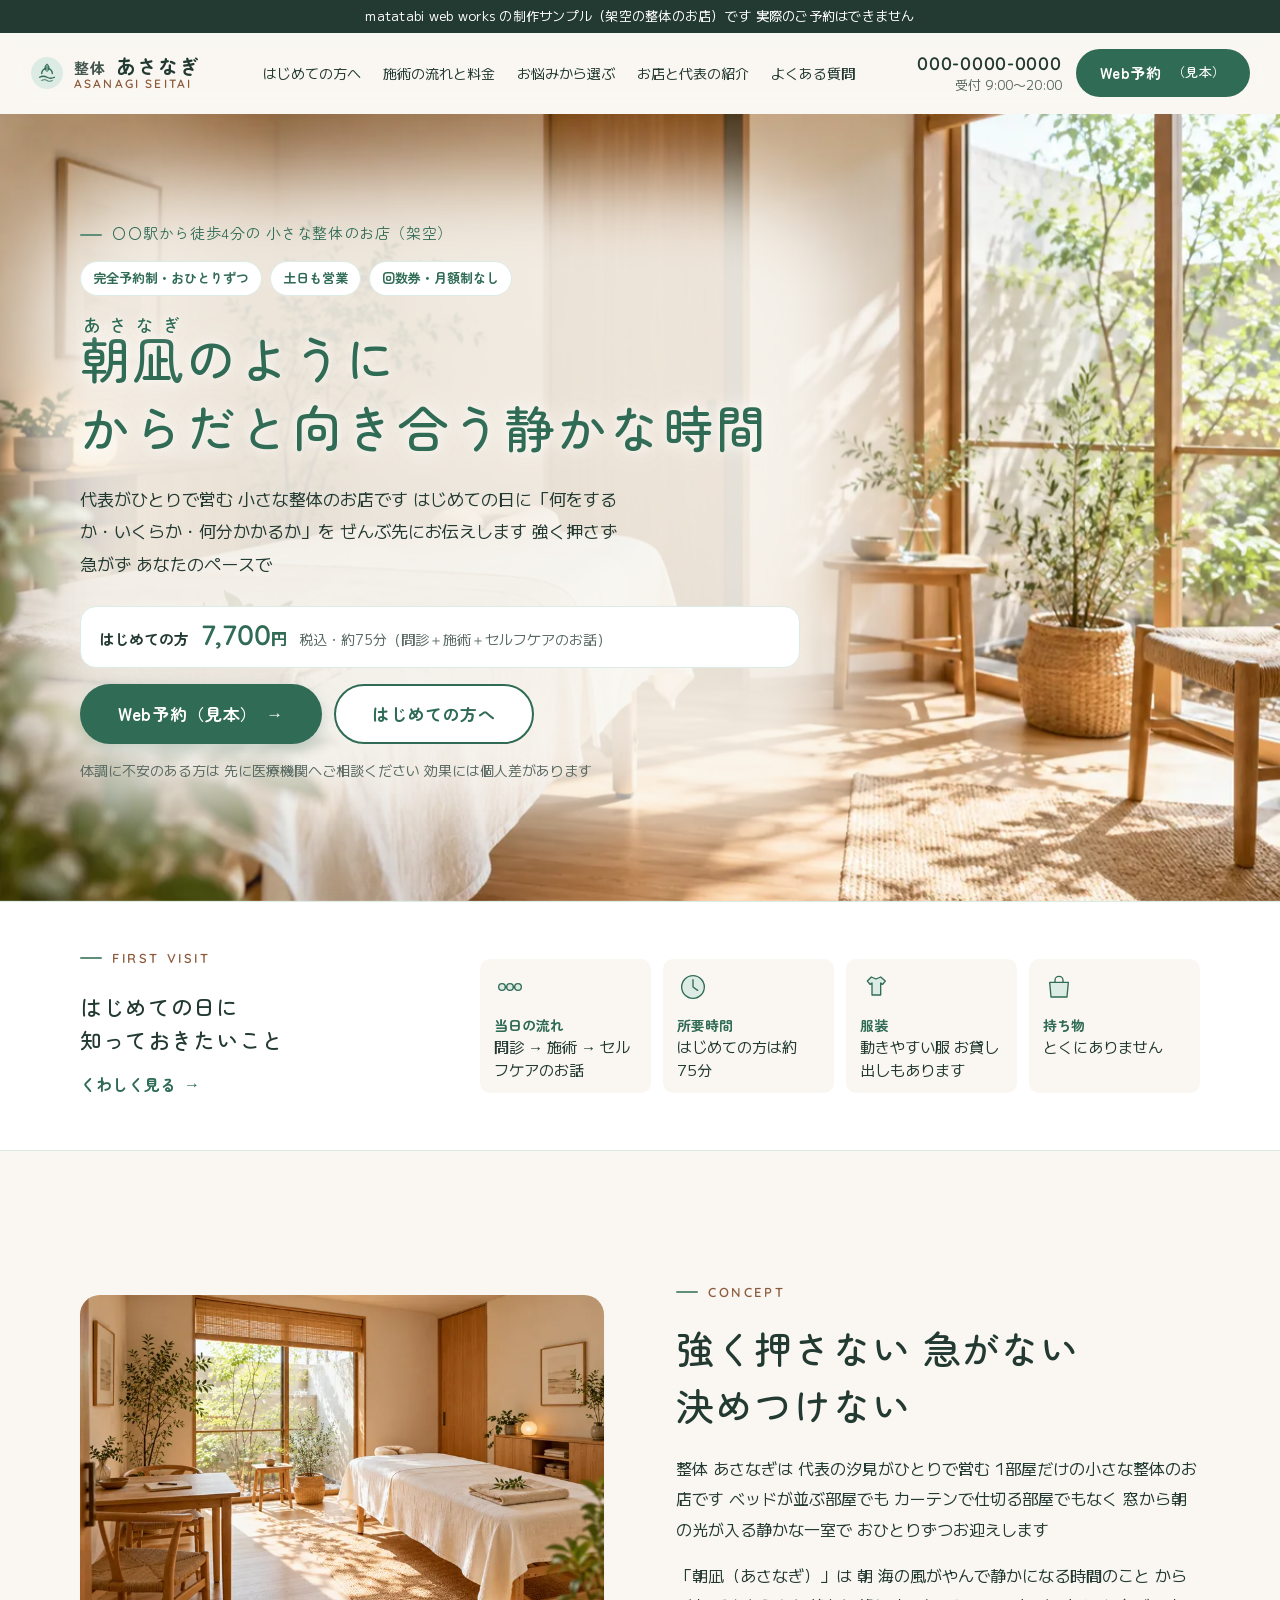
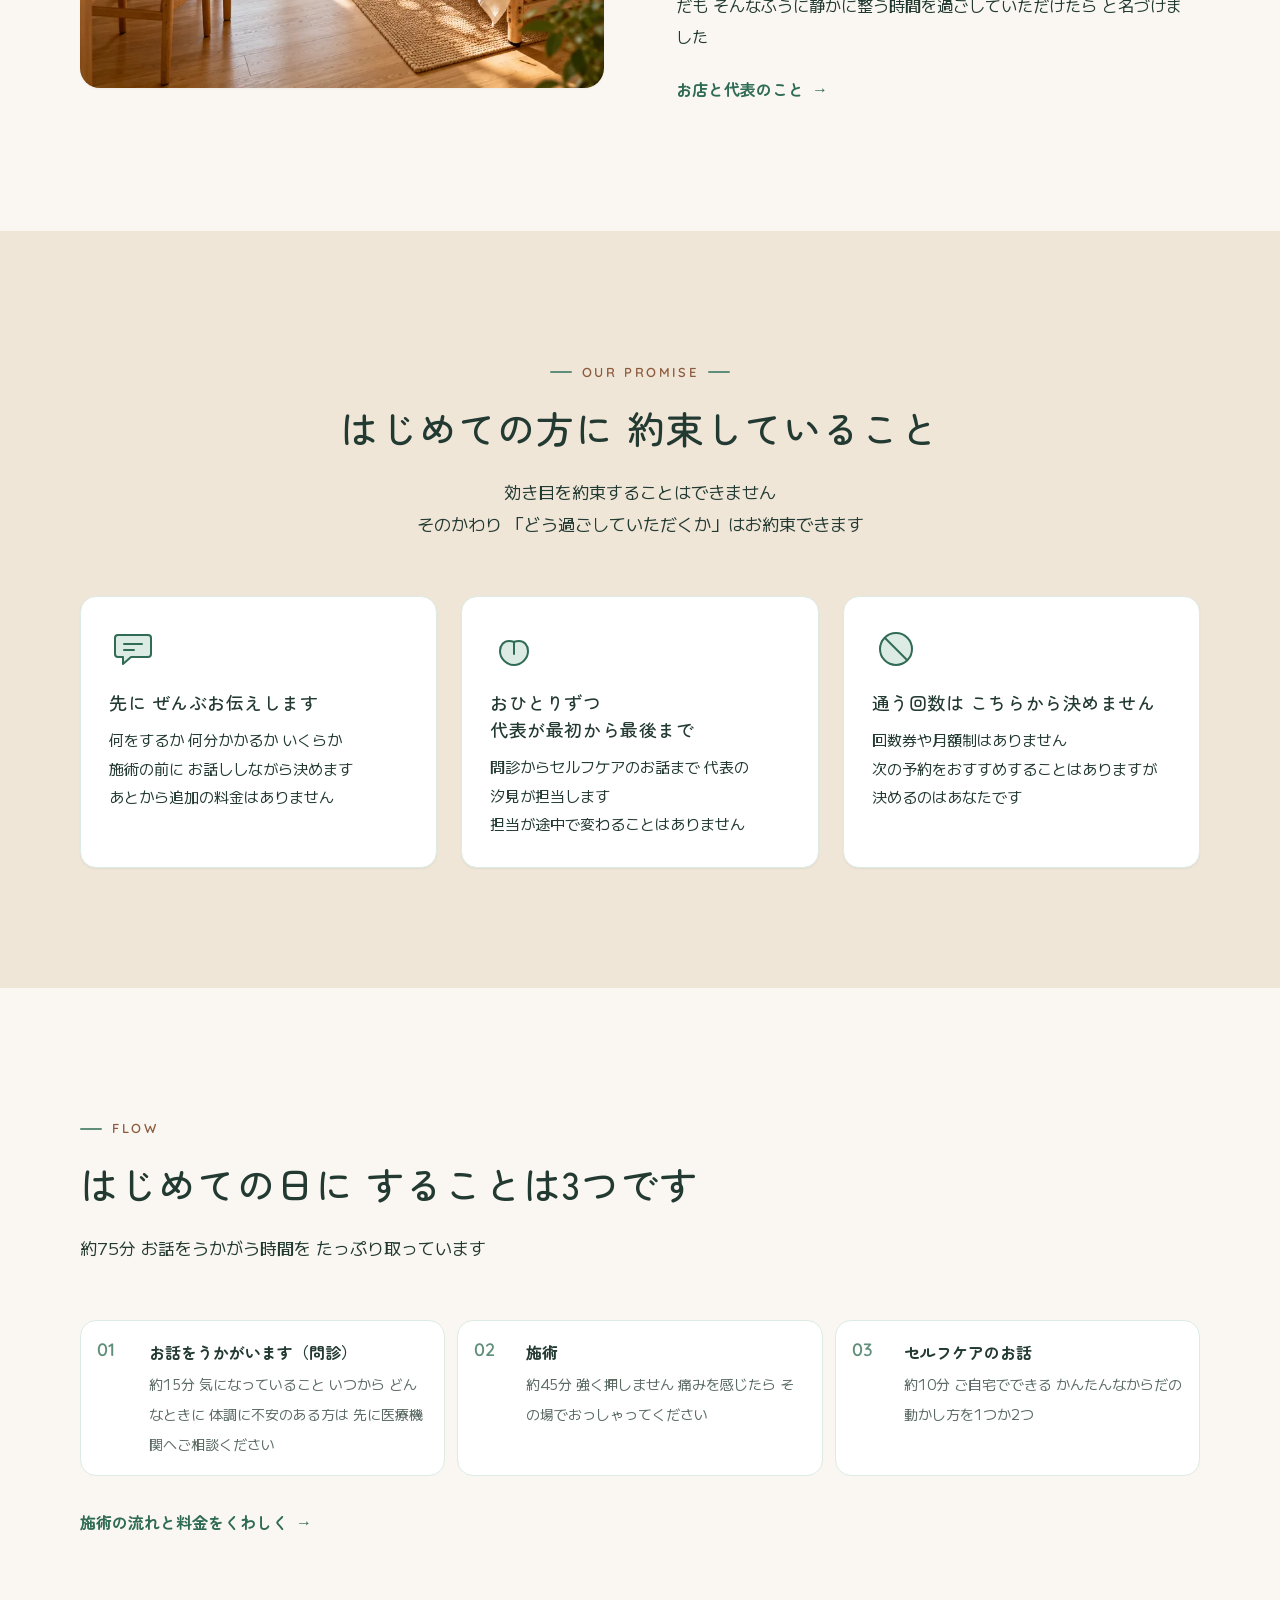
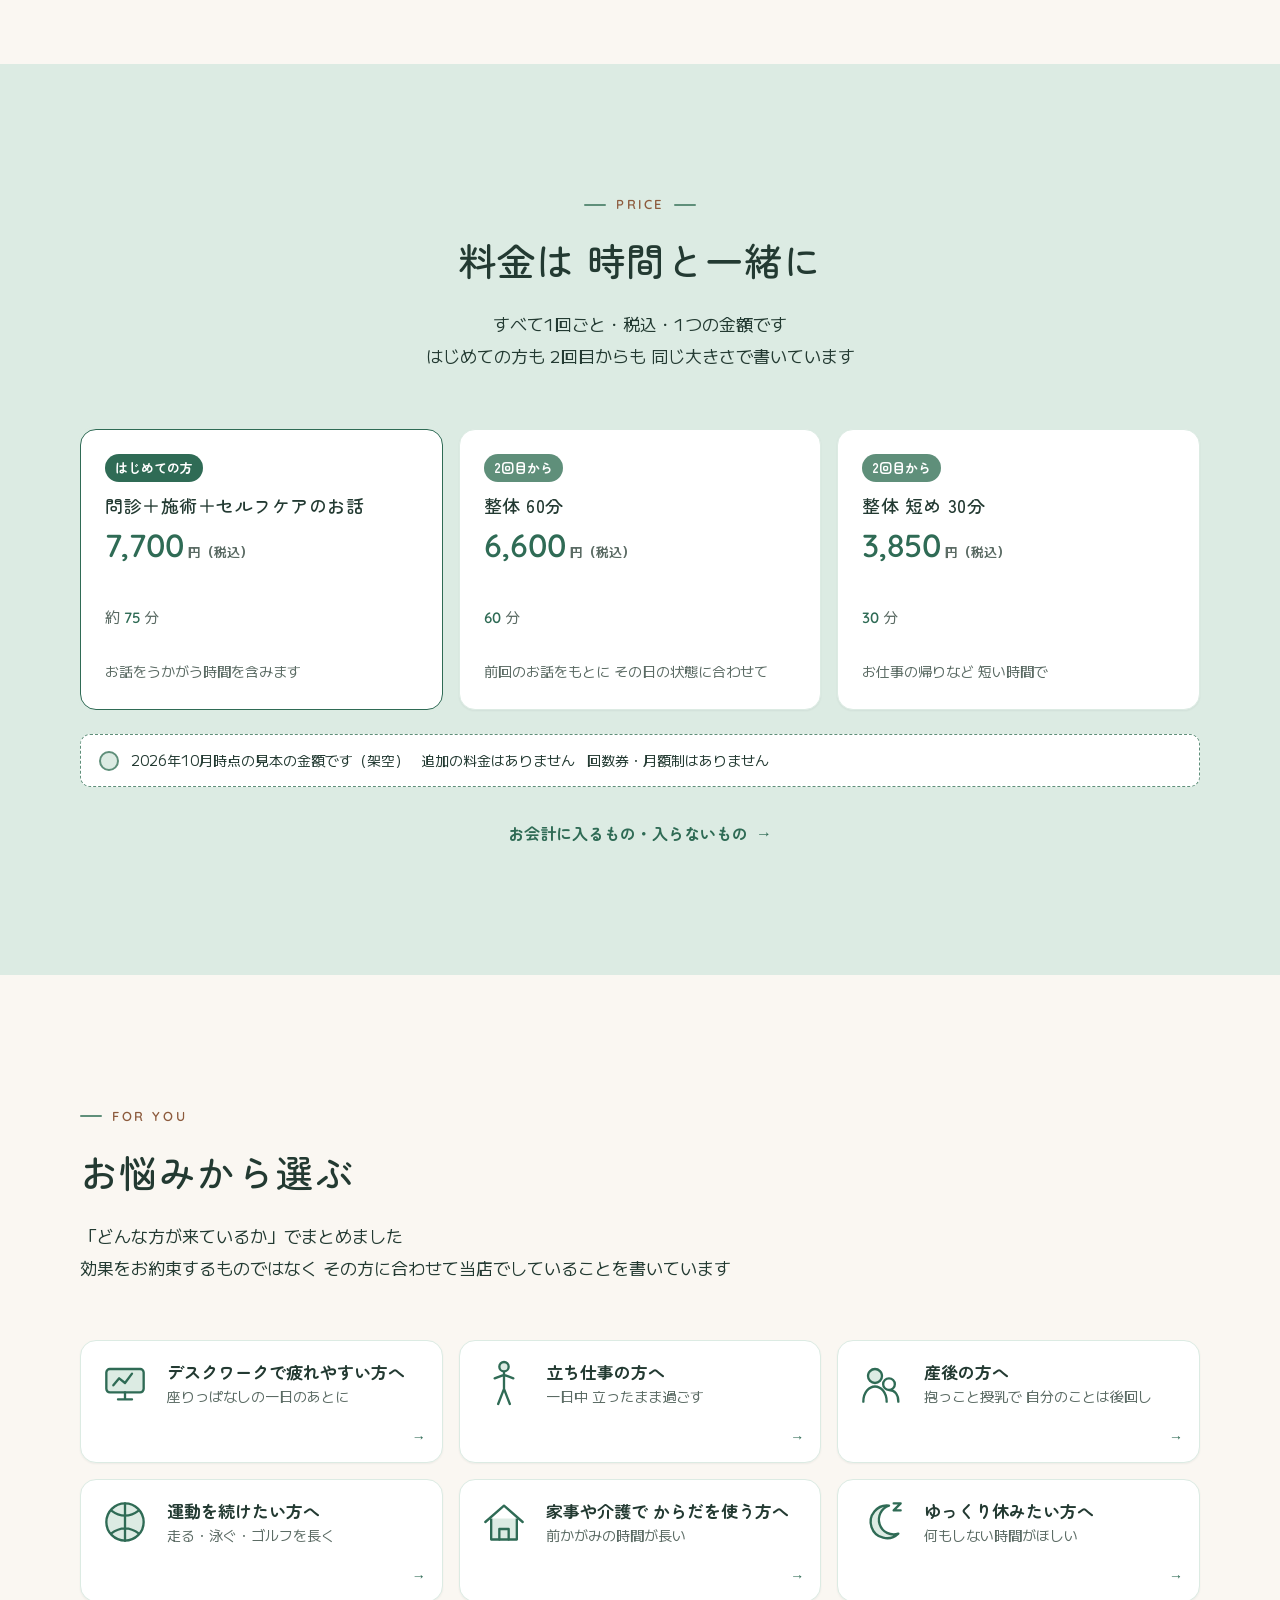
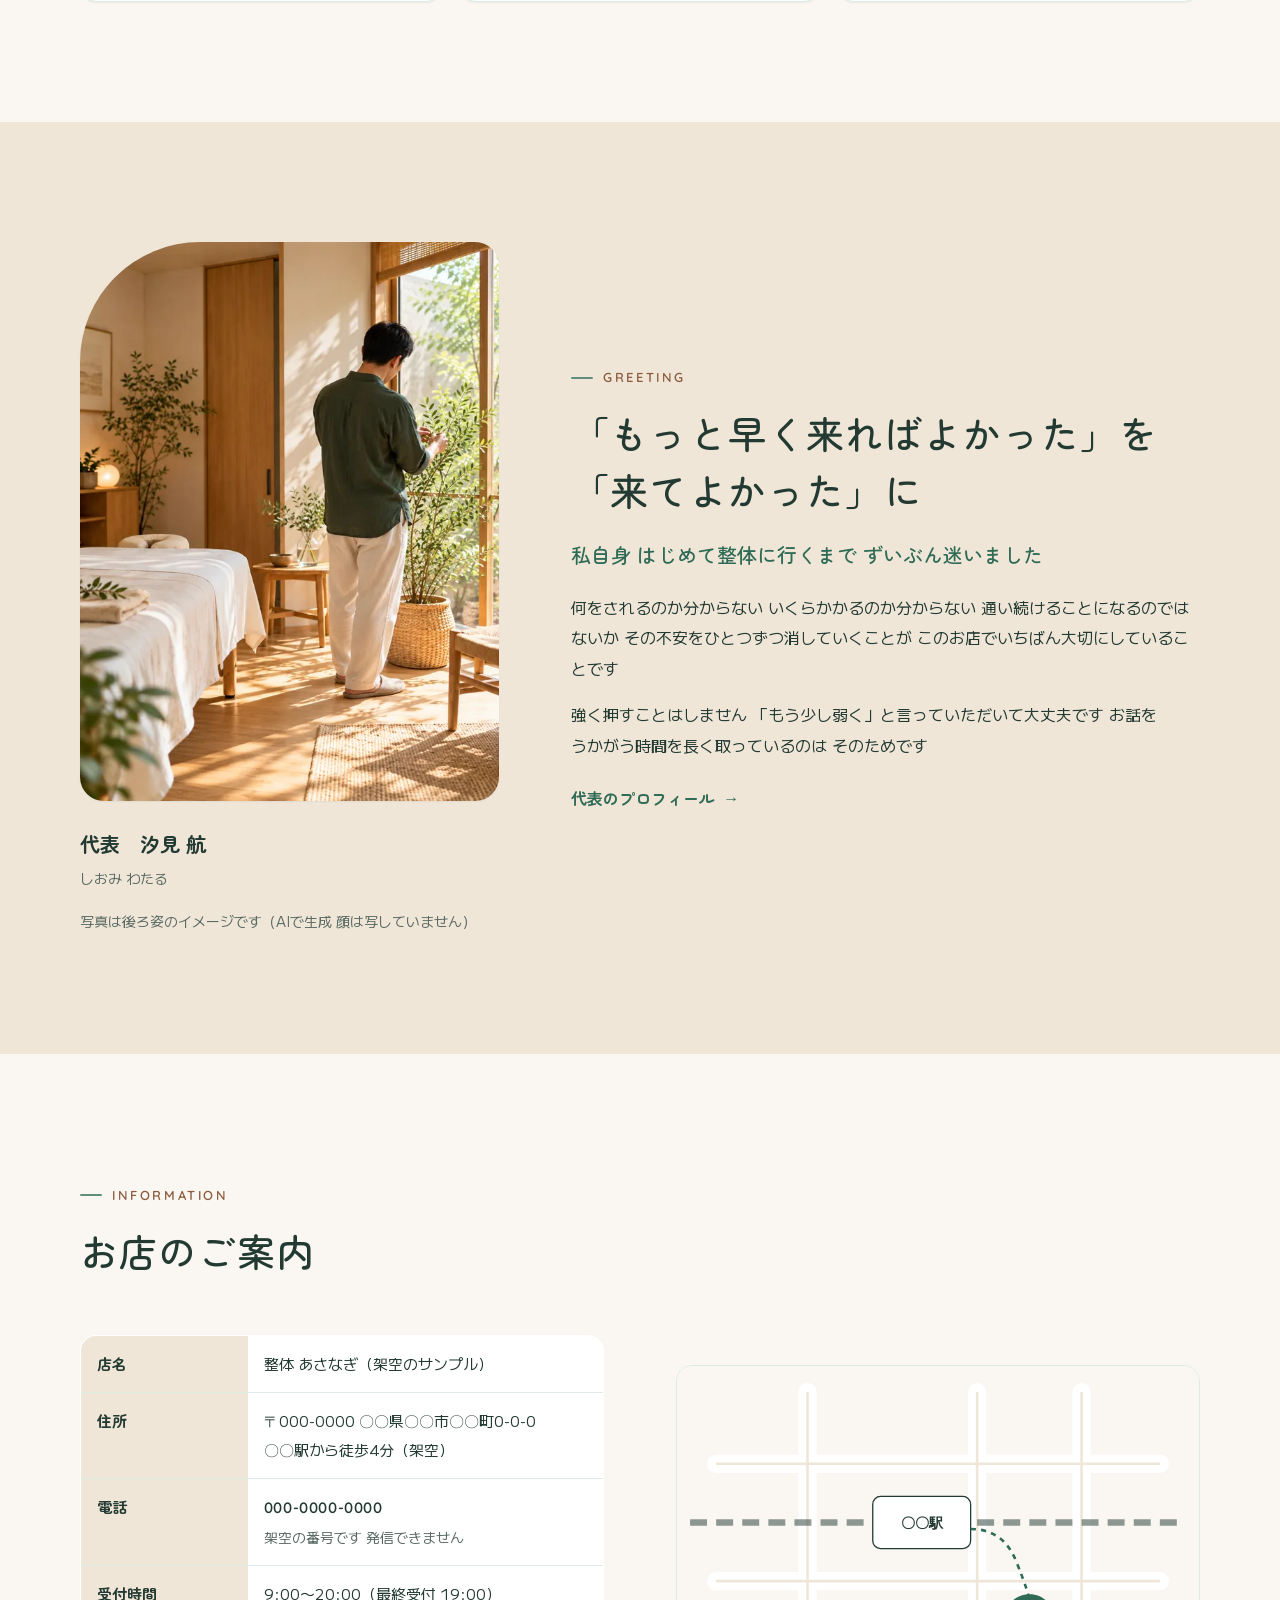
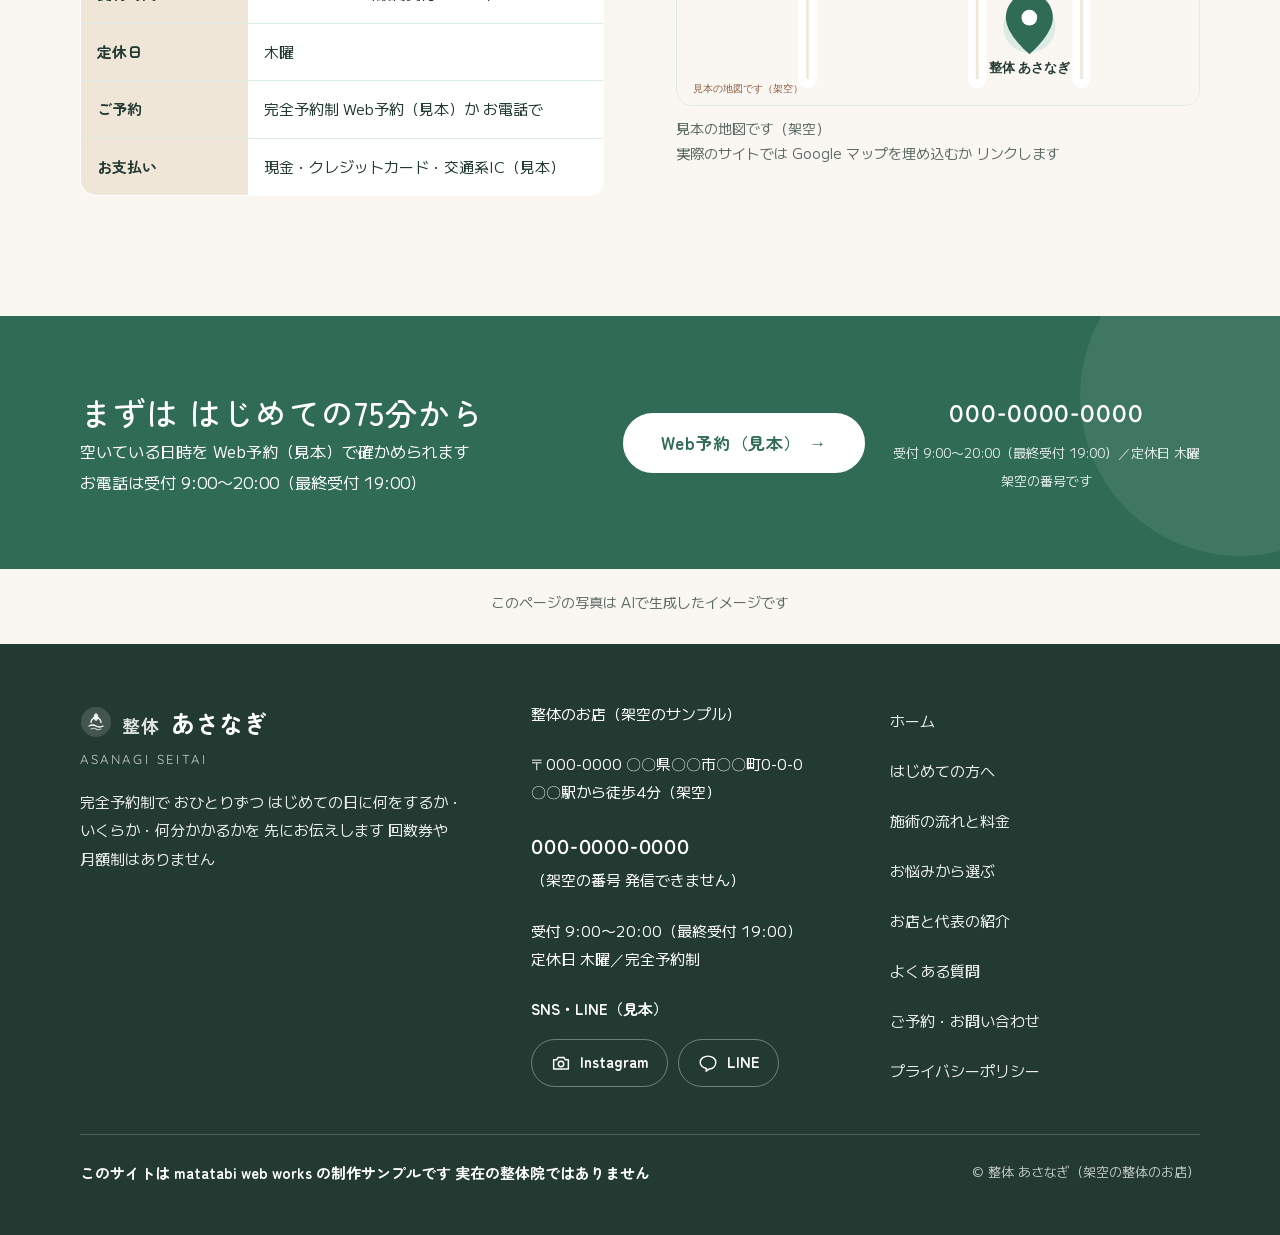
==== commit 4c46eb2b: "文の「、」「。」を全部外した（ボス指示 11/1）。途中は空白、段落の終わりは消した Co-Authored-By: Claude Opus 5.5 <noreply@anthropic.com>" ====
--- a/index.html
+++ b/index.html
@@ -48,7 +48,7 @@
 </head>
 <body class="has-fixed-cta">
   <a class="skip-link" href="#main">本文へ<wbr>移動</a>
-  <p data-clauses="1" data-wrap="phrase" class="sample-notice"><span class="kc">matatabi web works の<wbr>制作サンプル<wbr>（架空の<wbr>整体の<wbr>お店）です。</span><span class="kc"><wbr>実際の<wbr>ご予約は<wbr>できません。</span></p>
+  <p data-clauses="1" data-wrap="phrase" class="sample-notice"><span class="kc">matatabi web works の<wbr>制作サンプル<wbr>（架空の<wbr>整体の<wbr>お店）です</span> <span class="kc"><wbr>実際の<wbr>ご予約は<wbr>できません</span></p>
   <header class="site-header">
     <div class="container site-header__inner">
       <a href="index.html" class="site-logo" aria-label="整体 あさなぎ ホーム">
@@ -97,14 +97,14 @@
       <div class="hero__inner">
         <div class="hero__body">
           <div class="hero__text">
-            <p data-wrap="phrase" class="hero__place">〇〇駅から<wbr>徒歩4分の、<wbr>小さな<wbr>整体の<wbr>お店<span class="nowrap"><wbr>（架空）</span></p>
+            <p data-wrap="phrase" class="hero__place">〇〇駅から<wbr>徒歩4分の 小さな<wbr>整体の<wbr>お店<span class="nowrap"><wbr>（架空）</span></p>
             <ul class="hero__tags" aria-label="お店の特徴">
               <li data-wrap="phrase">完全予約制・おひとりずつ</li>
               <li data-wrap="phrase">土日も<wbr>営業</li>
               <li data-wrap="phrase">回数券・月額制なし</li>
             </ul>
             <h1 class="hero__title" id="hero-title"><span class="hero__line hero__line--1"><ruby>朝凪<rp>（</rp><rt>あさなぎ</rt><rp>）</rp></ruby>のように</span><span class="hero__line hero__line--23"><span class="hero__line hero__line--2">からだと<wbr>向き合う</span><span class="hero__line hero__line--3"><wbr>静かな<wbr>時間</span></span></h1>
-            <p class="hero__lead">代表が<wbr>ひとりで<wbr>営む、<wbr>小さな<wbr>整体の<wbr>お店です。<wbr>はじめての<wbr>日に<wbr>「何を<wbr>するか・いくらか・<wbr>何<wbr>分かかるか」を、<wbr>ぜんぶ先に<wbr>お伝えします。<wbr>強く<wbr>押さず、<wbr>急がず、<wbr>あなたの<wbr>ペースで。</p>
+            <p class="hero__lead">代表が<wbr>ひとりで<wbr>営む 小さな<wbr>整体の<wbr>お店です はじめての<wbr>日に<wbr>「何を<wbr>するか・いくらか・<wbr>何<wbr>分かかるか」を ぜんぶ先に<wbr>お伝えします 強く<wbr>押さず 急が<wbr>ず あなたの<wbr>ペースで</p>
           </div>
           <div class="hero__cta">
             <p data-wrap="phrase" class="hero__price"><span class="label">はじめての<wbr>方</span><span class="price">7,700<small>円</small></span><span class="unit">税込・約75分<wbr>（問診＋施術＋セルフケアの<wbr>お話）</span></p>
@@ -112,7 +112,7 @@
               <a href="reserve.html#booking" class="btn btn--primary btn--lg">Web予約<wbr>（見本）<span class="arrow"><wbr>→</span></a>
               <a href="first.html" class="btn btn--secondary btn--lg">はじめての<wbr>方へ</a>
             </div>
-            <p data-clauses="1" data-wrap="phrase" class="hero__note note"><span class="kc">体調に<wbr>不安の<wbr>ある方は、<wbr>先に<wbr>医療機関へ<wbr>ご相談ください。</span><span class="kc"><wbr>効果には<wbr>個人差が<wbr>あります。</span></p>
+            <p data-clauses="1" data-wrap="phrase" class="hero__note note"><span class="kc">体調に<wbr>不安の<wbr>ある方は 先に<wbr>医療機関へ<wbr>ご相談ください</span> <span class="kc"><wbr>効果には<wbr>個人差が<wbr>あります</span></p>
           </div>
         </div>
       </div>
@@ -122,13 +122,13 @@
       <div class="container first-strip__inner">
         <div class="first-strip__head reveal">
           <span class="eyebrow" aria-hidden="true">FIRST VISIT</span>
-          <h2 data-clauses="1" id="first-strip-title"><span class="kc">はじめての<wbr>日に、</span><span class="kc"><wbr>知っておきたい<wbr>こと</span></h2>
+          <h2 data-clauses="1" id="first-strip-title"><span class="kc">はじめての<wbr>日に</span> <span class="kc"><wbr>知っておきたい<wbr>こと</span></h2>
           <a href="first.html" class="more-link">くわしく<wbr>見る</a>
         </div>
         <ul class="first-strip__list reveal reveal-delay-1">
           <li><img src="images/icon-flow.svg" alt="" width="32" height="32"><span><strong>当日の<wbr>流れ</strong>問診 → 施術 → セルフケアの<wbr>お話</span></li>
           <li><img src="images/icon-clock.svg" alt="" width="32" height="32"><span><strong>所要時間</strong><wbr>はじめての<wbr>方は<wbr>約75分</span></li>
-          <li><img src="images/icon-cloth.svg" alt="" width="32" height="32"><span><strong>服<wbr>装</strong>動きやすい服。<wbr>お貸し出しも<wbr>あります</span></li>
+          <li><img src="images/icon-cloth.svg" alt="" width="32" height="32"><span><strong>服<wbr>装</strong>動きやすい<wbr>服 お貸し出しも<wbr>あります</span></li>
           <li><img src="images/icon-bag.svg" alt="" width="32" height="32"><span><strong>持ち物</strong>とくに<wbr>ありません</span></li>
         </ul>
       </div>
@@ -142,9 +142,9 @@
           </div>
           <div class="split__text reveal reveal-delay-1">
             <span class="eyebrow" aria-hidden="true">CONCEPT</span>
-            <h2 data-clauses="1" class="section-title" id="concept-title"><span class="kc">強く<wbr>押さない、</span><span class="kc"><wbr>急が<wbr>ない、</span><span class="kc"><wbr>決めつけない。</span></h2>
-            <p>整体 あさなぎは、<wbr>代表の<wbr>汐見が<wbr>ひとりで<wbr>営む、1部屋だけの<wbr>小さな<wbr>整体の<wbr>お店です。<wbr>ベッドが<wbr>並ぶ<wbr>部屋でも、<wbr>カーテンで<wbr>仕切る<wbr>部屋でもなく、<wbr>窓から<wbr>朝の<wbr>光が<wbr>入る<wbr>静かな<wbr>一室で、<wbr>おひとりずつ<wbr>お迎えします。</p>
-            <p>「朝凪<wbr>（あさなぎ）」は、<wbr>朝、<wbr>海の<wbr>風が<wbr>やんで<wbr>静かに<wbr>なる<wbr>時間の<wbr>こと。<wbr>からだも、<wbr>そんな<wbr>ふうに<wbr>静かに<wbr>整う<wbr>時間を<wbr>過ごしていただけたら、と<wbr>名づけました。</p>
+            <h2 data-clauses="1" class="section-title" id="concept-title"><span class="kc">強く<wbr>押さない</span> <span class="kc"><wbr>急が<wbr>ない</span> <span class="kc"><wbr>決めつけない</span></h2>
+            <p>整体 あさなぎは 代表の<wbr>汐見が<wbr>ひとりで<wbr>営む 1部屋だけの<wbr>小さな<wbr>整体の<wbr>お店です ベッドが<wbr>並ぶ<wbr>部屋でも カーテンで<wbr>仕切る<wbr>部屋でもなく 窓から<wbr>朝の<wbr>光が<wbr>入る<wbr>静かな<wbr>一室で おひとりずつ<wbr>お迎えします</p>
+            <p>「朝凪<wbr>（あさなぎ）」は 朝 海の<wbr>風が<wbr>やんで<wbr>静かに<wbr>なる<wbr>時間の<wbr>こと からだも そんな<wbr>ふうに<wbr>静かに<wbr>整う<wbr>時間を<wbr>過ごしていただけたら と<wbr>名づけました</p>
             <a href="about.html" class="more-link">お店と<wbr>代表の<wbr>こと</a>
           </div>
         </div>
@@ -155,13 +155,13 @@
       <div class="container">
         <div class="section-head section-head--center reveal">
           <span class="eyebrow" aria-hidden="true">OUR PROMISE</span>
-          <h2 data-clauses="1" class="section-title" id="promise-title"><span class="kc">はじめての<wbr>方に、</span><span class="kc"><wbr>約束している<wbr>こと</span></h2>
-          <p data-clauses="1" data-wrap="phrase" class="section-lead"><span class="kc">効き目を<wbr>約束する<wbr>ことは<wbr>できません。</span><span class="kc"><wbr>そのかわり、「どう<wbr>過ごしていただくか」は<wbr>お約束できます。</span></p>
+          <h2 data-clauses="1" class="section-title" id="promise-title"><span class="kc">はじめての<wbr>方に</span> <span class="kc"><wbr>約束している<wbr>こと</span></h2>
+          <p data-clauses="1" data-wrap="phrase" class="section-lead"><span class="kc">効き目を<wbr>約束する<wbr>ことは<wbr>できません</span> <span class="kc"><wbr>そのかわり 「どう<wbr>過ごしていただくか」は<wbr>お約束できます</span></p>
         </div>
         <ul class="cards cards--3">
-          <li class="card reveal"><img class="card__icon" src="images/icon-talk.svg" alt="" width="48" height="48"><h3 data-clauses="1"><span class="kc">先に、</span><span class="kc"><wbr>ぜんぶ<wbr>お伝えします</span></h3><p data-clauses="1" data-wrap="phrase"><span class="kc">何を<wbr>するか、<wbr>何分かかるか、<wbr>いくらか。</span><span class="kc"><wbr>施術の<wbr>前に、<wbr>お話ししながら<wbr>決めます。</span><span class="kc"><wbr>あとから<wbr>追加の<wbr>料金は<wbr>ありません。</span></p></li>
-          <li class="card reveal reveal-delay-1"><img class="card__icon" src="images/icon-hands.svg" alt="" width="48" height="48"><h3 data-clauses="1"><span class="kc">おひとりずつ、</span><span class="kc"><wbr>代表が<wbr>最初から<wbr>最後まで</span></h3><p data-clauses="1" data-wrap="phrase"><span class="kc">問診から<wbr>セルフケアの<wbr>お話まで、<wbr>代表の<wbr>汐見が<wbr>担当します。</span><span class="kc"><wbr>担当が<wbr>途中で<wbr>変わる<wbr>ことは<wbr>ありません。</span></p></li>
-          <li class="card reveal reveal-delay-2"><img class="card__icon" src="images/icon-no.svg" alt="" width="48" height="48"><h3 data-clauses="1"><span class="kc">通う<wbr>回数は、</span><span class="kc"><wbr>こちらから<wbr>決めません</span></h3><p data-clauses="1" data-wrap="phrase"><span class="kc">回数券や<wbr>月額制は<wbr>ありません。</span><span class="kc"><wbr>次の<wbr>予約を<wbr>おすすめする<wbr>ことは<wbr>ありますが、<wbr>決めるのは<wbr>あなたです。</span></p></li>
+          <li class="card reveal"><img class="card__icon" src="images/icon-talk.svg" alt="" width="48" height="48"><h3 data-clauses="1"><span class="kc">先に</span> <span class="kc"><wbr>ぜんぶ<wbr>お伝えします</span></h3><p data-clauses="1" data-wrap="phrase"><span class="kc">何を<wbr>するか 何<wbr>分かかるか いくらか</span> <span class="kc"><wbr>施術の<wbr>前に お話ししながら<wbr>決めます</span> <span class="kc"><wbr>あとから<wbr>追加の<wbr>料金は<wbr>ありません</span></p></li>
+          <li class="card reveal reveal-delay-1"><img class="card__icon" src="images/icon-hands.svg" alt="" width="48" height="48"><h3 data-clauses="1"><span class="kc">おひとりずつ</span> <span class="kc"><wbr>代表が<wbr>最初から<wbr>最後まで</span></h3><p data-clauses="1" data-wrap="phrase"><span class="kc">問診から<wbr>セルフケアの<wbr>お話まで 代表の<wbr>汐見が<wbr>担当します</span> <span class="kc"><wbr>担当が<wbr>途中で<wbr>変わる<wbr>ことは<wbr>ありません</span></p></li>
+          <li class="card reveal reveal-delay-2"><img class="card__icon" src="images/icon-no.svg" alt="" width="48" height="48"><h3 data-clauses="1"><span class="kc">通う<wbr>回数は</span> <span class="kc"><wbr>こちらから<wbr>決めません</span></h3><p data-clauses="1" data-wrap="phrase"><span class="kc">回数券や<wbr>月額制は<wbr>ありません</span> <span class="kc"><wbr>次の<wbr>予約を<wbr>おすすめする<wbr>ことは<wbr>ありますが 決めるのは<wbr>あなたです</span></p></li>
         </ul>
       </div>
     </section>
@@ -170,13 +170,13 @@
       <div class="container">
         <div class="section-head reveal">
           <span class="eyebrow" aria-hidden="true">FLOW</span>
-          <h2 data-clauses="1" class="section-title" id="flow-title"><span class="kc">はじめての<wbr>日に、</span><span class="kc"><wbr>する<wbr>ことは<wbr>3つです</span></h2>
-          <p data-clauses="1" data-wrap="phrase" class="section-lead"><span class="kc">約75分。</span><span class="kc"><wbr>お話を<wbr>うかが<wbr>う<wbr>時間を、<wbr>たっぷり取っています。</span></p>
+          <h2 data-clauses="1" class="section-title" id="flow-title"><span class="kc">はじめての<wbr>日に</span> <span class="kc"><wbr>する<wbr>ことは<wbr>3つです</span></h2>
+          <p data-clauses="1" data-wrap="phrase" class="section-lead"><span class="kc">約75分</span> <span class="kc"><wbr>お話を<wbr>うかが<wbr>う<wbr>時間を たっぷり取っています</span></p>
         </div>
         <ol class="mini-steps reveal">
-          <li><div><strong>お話を<wbr>うかが<wbr>います<wbr>（問診）</strong><span><wbr>約15分。<wbr>気に<wbr>なっている<wbr>こと、<wbr>いつから、<wbr>どんな<wbr>ときに。<wbr>体調に<wbr>不安の<wbr>ある方は、<wbr>先に<wbr>医療機関へ<wbr>ご相談ください。</span></div></li>
-          <li><div><strong>施術</strong><span>約45分。<wbr>強く<wbr>押しません。<wbr>痛みを<wbr>感じたら、<wbr>その<wbr>場で<wbr>おっしゃってください。</span></div></li>
-          <li><div><strong>セルフケアの<wbr>お話</strong><span>約10分。<wbr>ご自宅で<wbr>できる、<wbr>かんたんなからだの<wbr>動かし方を<wbr>1つか<wbr>2つ。</span></div></li>
+          <li><div><strong>お話を<wbr>うかが<wbr>います<wbr>（問診）</strong><span><wbr>約15分 気に<wbr>なっている<wbr>こと いつから どんな<wbr>ときに 体調に<wbr>不安の<wbr>ある方は 先に<wbr>医療機関へ<wbr>ご相談ください</span></div></li>
+          <li><div><strong>施術</strong><span>約45分 強く<wbr>押しません 痛みを<wbr>感じたら その<wbr>場で<wbr>おっしゃってください</span></div></li>
+          <li><div><strong>セルフケアの<wbr>お話</strong><span>約10分 ご自宅で<wbr>できる かんたんなからだの<wbr>動かし方を<wbr>1つか<wbr>2つ</span></div></li>
         </ol>
         <p data-wrap="phrase" style="margin-top:24px"><a href="flow.html" class="more-link">施術の<wbr>流れと<wbr>料金を<wbr>くわしく</a></p>
       </div>
@@ -186,16 +186,16 @@
       <div class="container">
         <div class="section-head section-head--center reveal">
           <span class="eyebrow" aria-hidden="true">PRICE</span>
-          <h2 data-clauses="1" class="section-title" id="price-title"><span class="kc">料金は、</span><span class="kc"><wbr>時間と<wbr>一緒に</span></h2>
-          <p data-clauses="1" data-wrap="phrase" class="section-lead"><span class="kc">すべて<wbr>1回ごと<wbr>・税込・<wbr>1つの<wbr>金額です。</span><span class="kc"><wbr>はじめての<wbr>方も、2回目からも、<wbr>同じ<wbr>大きさで<wbr>書いています。</span></p>
+          <h2 data-clauses="1" class="section-title" id="price-title"><span class="kc">料金は</span> <span class="kc"><wbr>時間と<wbr>一緒に</span></h2>
+          <p data-clauses="1" data-wrap="phrase" class="section-lead"><span class="kc">すべて<wbr>1回ごと<wbr>・税込・<wbr>1つの<wbr>金額です</span> <span class="kc"><wbr>はじめての<wbr>方も 2回目からも 同じ<wbr>大きさで<wbr>書いています</span></p>
         </div>
         <ul class="price-cards">
-          <li class="price-card price-card--first reveal"><span class="price-card__tag">はじめての<wbr>方</span><h3>問診＋施術＋セルフケアの<wbr>お話</h3><p data-wrap="phrase" class="yen">7,700<small>円<wbr>（税込）</small></p><p data-wrap="phrase" class="time">約 <span class="num">75</span> 分</p><p data-wrap="phrase">お話を<wbr>うかが<wbr>う<wbr>時間を<wbr>含みます。</p></li>
-          <li class="price-card reveal reveal-delay-1"><span class="price-card__tag" style="background:var(--c-accent)">2回目から</span><h3>整体 60分</h3><p data-wrap="phrase" class="yen">6,600<small>円<wbr>（税込）</small></p><p data-wrap="phrase" class="time"><span class="num">60</span> 分</p><p data-wrap="phrase">前回の<wbr>お話を<wbr>もとに、<wbr>その<wbr>日の<wbr>状態に<wbr>合わせて。</p></li>
-          <li class="price-card reveal reveal-delay-2"><span class="price-card__tag" style="background:var(--c-accent)">2回目から</span><h3>整体 短め 30分</h3><p data-wrap="phrase" class="yen">3,850<small>円<wbr>（税込）</small></p><p data-wrap="phrase" class="time"><span class="num">30</span> 分</p><p data-wrap="phrase">お仕事の<wbr>帰りなど、<wbr>短い<wbr>時間で。</p></li>
+          <li class="price-card price-card--first reveal"><span class="price-card__tag">はじめての<wbr>方</span><h3>問診＋施術＋セルフケアの<wbr>お話</h3><p data-wrap="phrase" class="yen">7,700<small>円<wbr>（税込）</small></p><p data-wrap="phrase" class="time">約 <span class="num">75</span> 分</p><p data-wrap="phrase">お話を<wbr>うかが<wbr>う<wbr>時間を<wbr>含みます</p></li>
+          <li class="price-card reveal reveal-delay-1"><span class="price-card__tag" style="background:var(--c-accent)">2回目から</span><h3>整体 60分</h3><p data-wrap="phrase" class="yen">6,600<small>円<wbr>（税込）</small></p><p data-wrap="phrase" class="time"><span class="num">60</span> 分</p><p data-wrap="phrase">前回の<wbr>お話を<wbr>もとに その<wbr>日の<wbr>状態に<wbr>合わせて</p></li>
+          <li class="price-card reveal reveal-delay-2"><span class="price-card__tag" style="background:var(--c-accent)">2回目から</span><h3>整体 短め 30分</h3><p data-wrap="phrase" class="yen">3,850<small>円<wbr>（税込）</small></p><p data-wrap="phrase" class="time"><span class="num">30</span> 分</p><p data-wrap="phrase">お仕事の<wbr>帰りなど 短い<wbr>時間で</p></li>
         </ul>
         <div class="disclaimer-list" style="margin-top:24px">
-          <p data-clauses="1" data-wrap="phrase" class="disclaimer"><span class="kc">2026年10月時点の<wbr>見本の<wbr>金額です<wbr>（架空）。</span><span class="kc"><wbr>追加の<wbr>料金は<wbr>ありません。</span><span class="kc"><wbr>回数券・月額制は<wbr>ありません。</span></p>
+          <p data-clauses="1" data-wrap="phrase" class="disclaimer"><span class="kc">2026年10月時点の<wbr>見本の<wbr>金額です<wbr>（架空）</span> <span class="kc"><wbr>追加の<wbr>料金は<wbr>ありません</span> <span class="kc"><wbr>回数券・月額制は<wbr>ありません</span></p>
         </div>
         <p data-wrap="phrase" style="margin-top:24px;text-align:center"><a href="flow.html#price" class="more-link">お会計に<wbr>入る<wbr>もの<wbr>・入らない<wbr>もの</a></p>
       </div>
@@ -206,14 +206,14 @@
         <div class="section-head reveal">
           <span class="eyebrow" aria-hidden="true">FOR YOU</span>
           <h2 class="section-title" id="concern-title">お悩みから<wbr>選ぶ</h2>
-          <p data-clauses="1" data-wrap="phrase" class="section-lead"><span class="kc">「どんな<wbr>方が<wbr>来ているか」で<wbr>まとめました。</span><span class="kc"><wbr>効果を<wbr>お約束する<wbr>ものではなく、<wbr>その<wbr>方に<wbr>合わせて<wbr>当店でしている<wbr>ことを<wbr>書いています。</span></p>
+          <p data-clauses="1" data-wrap="phrase" class="section-lead"><span class="kc">「どんな<wbr>方が<wbr>来ているか」で<wbr>まとめました</span> <span class="kc"><wbr>効果を<wbr>お約束する<wbr>ものではなく その<wbr>方に<wbr>合わせて<wbr>当店でしている<wbr>ことを<wbr>書いています</span></p>
         </div>
         <ul class="concern-cards concern-cards--3">
           <li class="reveal"><a href="concerns.html#desk" class="concern-card"><img src="images/icon-desk.svg" alt="" width="56" height="56"><div><strong>デスクワークで<wbr>疲れやすい方へ</strong><span><wbr>座りっぱなしの<wbr>一日の<wbr>あとに</span></div><span class="arrow">→</span></a></li>
-          <li class="reveal reveal-delay-1"><a href="concerns.html#stand" class="concern-card"><img src="images/icon-stand.svg" alt="" width="56" height="56"><div><strong>立ち仕事の<wbr>方へ</strong><span><wbr>一日中、<wbr>立ったまま<wbr>過ごす</span></div><span class="arrow">→</span></a></li>
-          <li class="reveal reveal-delay-2"><a href="concerns.html#postnatal" class="concern-card"><img src="images/icon-baby.svg" alt="" width="56" height="56"><div><strong>産後の<wbr>方へ</strong><span><wbr>抱っこと<wbr>授乳で、<wbr>自分の<wbr>ことは<wbr>後回し</span></div><span class="arrow">→</span></a></li>
+          <li class="reveal reveal-delay-1"><a href="concerns.html#stand" class="concern-card"><img src="images/icon-stand.svg" alt="" width="56" height="56"><div><strong>立ち仕事の<wbr>方へ</strong><span><wbr>一日中 立ったまま<wbr>過ごす</span></div><span class="arrow">→</span></a></li>
+          <li class="reveal reveal-delay-2"><a href="concerns.html#postnatal" class="concern-card"><img src="images/icon-baby.svg" alt="" width="56" height="56"><div><strong>産後の<wbr>方へ</strong><span><wbr>抱っこと<wbr>授乳で 自分の<wbr>ことは<wbr>後回し</span></div><span class="arrow">→</span></a></li>
           <li class="reveal"><a href="concerns.html#sports" class="concern-card"><img src="images/icon-sports.svg" alt="" width="56" height="56"><div><strong>運動を<wbr>続けたい方へ</strong><span><wbr>走る<wbr>・泳ぐ<wbr>・ゴルフを<wbr>長く</span></div><span class="arrow">→</span></a></li>
-          <li class="reveal reveal-delay-1"><a href="concerns.html#home" class="concern-card"><img src="images/icon-home.svg" alt="" width="56" height="56"><div><strong>家事や<wbr>介護で、からだを<wbr>使う<wbr>方へ</strong><span><wbr>前かが<wbr>みの<wbr>時間が<wbr>長い</span></div><span class="arrow">→</span></a></li>
+          <li class="reveal reveal-delay-1"><a href="concerns.html#home" class="concern-card"><img src="images/icon-home.svg" alt="" width="56" height="56"><div><strong>家事や<wbr>介護で からだを<wbr>使う<wbr>方へ</strong><span><wbr>前かが<wbr>みの<wbr>時間が<wbr>長い</span></div><span class="arrow">→</span></a></li>
           <li class="reveal reveal-delay-2"><a href="concerns.html#rest" class="concern-card"><img src="images/icon-sleep.svg" alt="" width="56" height="56"><div><strong>ゆっくり<wbr>休みたい方へ</strong><span><wbr>何もしない<wbr>時間が<wbr>ほしい</span></div><span class="arrow">→</span></a></li>
         </ul>
       </div>
@@ -225,14 +225,14 @@
           <div class="greeting__photo reveal">
             <figure class="photo photo--3x4 reveal-clip" data-photo="P04"><img src="images/photos/a-p04-director-600.webp" srcset="images/photos/a-p04-director-600.webp 600w, images/photos/a-p04-director-900.webp 900w" sizes="(min-width: 1024px) 30vw, 100vw" alt="窓辺で観葉植物の手入れをする、深い緑のシャツの代表の後ろ姿（AIで生成したイメージ）" width="900" height="1200" loading="lazy"></figure>
             <p data-wrap="phrase" class="greeting__name"><strong>代表　汐<wbr>見 航</strong><span>しおみ わたる</span></p>
-            <p data-clauses="1" data-wrap="phrase" class="photo__caption"><span class="kc">写真は<wbr>後ろ姿の<wbr>イメージです<wbr>（AIで<wbr>生成。</span><span class="kc"><wbr>顔は<wbr>写していません）。</span></p>
+            <p data-clauses="1" data-wrap="phrase" class="photo__caption"><span class="kc">写真は<wbr>後ろ姿の<wbr>イメージです<wbr>（AIで<wbr>生成</span> <span class="kc"><wbr>顔は<wbr>写していません）</span></p>
           </div>
           <div class="greeting__text reveal reveal-delay-1">
             <span class="eyebrow" aria-hidden="true">GREETING</span>
-            <h2 data-clauses="1" class="section-title" id="greeting-title"><span class="kc">「もっと<wbr>早く<wbr>来れば<wbr>よかった」を、</span><span class="kc">「来てよかった」に。</span></h2>
-            <p data-wrap="phrase" class="greeting__quote" style="margin-top:20px">私自身、<wbr>はじめて<wbr>整体に<wbr>行くまで、<wbr>ずいぶん<wbr>迷いました。</p>
-            <p>何を<wbr>されるのか<wbr>分からない。<wbr>いくらかかるのか<wbr>分からない。<wbr>通い続けることになるのではないか。<wbr>その<wbr>不安を<wbr>ひとつずつ<wbr>消していく<wbr>ことが、<wbr>この<wbr>お店で<wbr>いちばん大切に<wbr>している<wbr>ことです。</p>
-            <p>強く<wbr>押す<wbr>ことは<wbr>しません。「もう<wbr>少し<wbr>弱く」と<wbr>言っていただいて<wbr>大丈夫です。<wbr>お話を<wbr>うかが<wbr>う<wbr>時間を<wbr>長く<wbr>取っているのは、<wbr>その<wbr>ためです。</p>
+            <h2 data-clauses="1" class="section-title" id="greeting-title"><span class="kc">「もっと<wbr>早く<wbr>来れば<wbr>よかった」を</span> <span class="kc">「来てよかった」に</span></h2>
+            <p data-wrap="phrase" class="greeting__quote" style="margin-top:20px">私自身 はじめて<wbr>整体に<wbr>行くまで ずいぶん<wbr>迷いました</p>
+            <p>何を<wbr>されるのか<wbr>分からない いくらかかるのか<wbr>分からない 通い続けることになるのではないか その<wbr>不安を<wbr>ひとつずつ<wbr>消していく<wbr>ことが この<wbr>お店で<wbr>いちばん大切に<wbr>している<wbr>ことです</p>
+            <p data-wrap="phrase">強く<wbr>押す<wbr>ことは<wbr>しません 「もう<wbr>少し<wbr>弱く」と<wbr>言っていただいて<wbr>大丈夫です お話を<wbr>うかが<wbr>う<wbr>時間を<wbr>長く<wbr>取っているのは その<wbr>ためです</p>
             <a href="about.html#director" class="more-link">代表の<wbr>プロフィール</a>
           </div>
         </div>
@@ -251,17 +251,17 @@
               <tbody>
                 <tr><th scope="row">店名</th><td data-wrap="phrase">整体 あさなぎ<wbr>（架空の<wbr>サンプル）</td></tr>
                 <tr><th scope="row">住所</th><td data-wrap="phrase">〒000-0000 〇〇県〇〇市〇〇町0-0-0<br>〇〇駅から<wbr>徒歩4分<wbr>（架空）</td></tr>
-                <tr><th scope="row">電話</th><td data-wrap="phrase"><span class="tel-number">000-0000-0000</span><br><span class="note">架空の<wbr>番号です。<wbr>発信できません</span></td></tr>
+                <tr><th scope="row">電話</th><td data-wrap="phrase"><span class="tel-number">000-0000-0000</span><br><span class="note">架空の<wbr>番号です 発信できません</span></td></tr>
                 <tr><th scope="row">受付時間</th><td data-wrap="phrase">9:00〜20:00<wbr>（最終受付 19:00）</td></tr>
                 <tr><th scope="row">定休日</th><td data-wrap="phrase">木曜</td></tr>
-                <tr><th scope="row">ご予約</th><td data-wrap="phrase">完全予約制。Web予約<wbr>（見本）か、<wbr>お電話で</td></tr>
+                <tr><th scope="row">ご予約</th><td data-wrap="phrase">完全予<wbr>約制 Web予約<wbr>（見本）か お電話で</td></tr>
                 <tr><th scope="row">お支払い</th><td data-wrap="phrase">現金・クレジットカード・交通系IC<wbr>（見本）</td></tr>
               </tbody>
             </table>
           </div>
           <div>
             <figure class="map"><img src="images/map.svg" alt="見本の地図（架空）。〇〇駅から徒歩4分の位置に整体 あさなぎの印" width="800" height="520" loading="lazy"></figure>
-            <p data-clauses="1" data-wrap="phrase" class="note" style="margin-top:10px"><span class="kc">見本の<wbr>地図です<wbr>（架空）。</span><span class="kc"><wbr>実際の<wbr>サイトでは Google マップを<wbr>埋め込むか、<wbr>リンクします。</span></p>
+            <p data-clauses="1" data-wrap="phrase" class="note" style="margin-top:10px"><span class="kc">見本の<wbr>地図です<wbr>（架空）</span> <span class="kc"><wbr>実際の<wbr>サイトでは Google マップを<wbr>埋め込むか リンクします</span></p>
           </div>
         </div>
       </div>
@@ -271,8 +271,8 @@
       <span class="blob blob--1" aria-hidden="true"></span>
       <div class="container cta__inner">
         <div>
-          <h2 data-clauses="1" id="cta-title"><span class="kc">まずは、</span><span class="kc"><wbr>はじめての<wbr>75<wbr>分から</span></h2>
-          <p data-clauses="1" data-wrap="phrase"><span class="kc">空いている<wbr>日時を、Web予約<wbr>（見本）<wbr>で<wbr>確かめられます。</span><span class="kc"><wbr>お電話は<wbr>受付 9:00〜20:00<wbr>（最終受付 19:00）。</span></p>
+          <h2 data-clauses="1" id="cta-title"><span class="kc">まずは</span> <span class="kc"><wbr>はじめての<wbr>75<wbr>分から</span></h2>
+          <p data-clauses="1" data-wrap="phrase"><span class="kc">空いている<wbr>日時を Web予約<wbr>（見本）<wbr>で<wbr>確かめられます</span> <span class="kc"><wbr>お電話は<wbr>受付 9:00〜20:00<wbr>（最終受付 19:00）</span></p>
         </div>
         <div class="cta__actions">
           <a href="reserve.html#booking" class="btn btn--secondary btn--lg">Web予約<wbr>（見本）<span class="arrow"><wbr>→</span></a>
@@ -280,7 +280,7 @@
         </div>
       </div>
     </section>
-    <p data-wrap="phrase" class="container photo-note">この<wbr>ページの<wbr>写真は、AIで<wbr>生成した<wbr>イメージです。</p>
+    <p data-wrap="phrase" class="container photo-note">この<wbr>ページの<wbr>写真は AIで<wbr>生成した<wbr>イメージです</p>
   </main>
   <footer class="site-footer">
     <div class="container">
@@ -288,12 +288,12 @@
         <div>
           <p class="site-footer__name"><img src="images/logo-mark-white.svg" alt="" width="32" height="32"><span><span class="site-logo__kind">整体</span> あさなぎ</span></p>
           <p class="site-footer__sub">ASANAGI SEITAI</p>
-          <p class="site-footer__promise">完全予<wbr>約制で、<wbr>おひとりずつ。<wbr>はじめての<wbr>日に<wbr>何を<wbr>するか・いくらか・<wbr>何<wbr>分かかるかを、<wbr>先に<wbr>お伝えします。<wbr>回数券や<wbr>月額制は<wbr>ありません。</p>
+          <p data-wrap="phrase" class="site-footer__promise">完全予<wbr>約制で おひとりずつ はじめての<wbr>日に<wbr>何を<wbr>するか・いくらか・<wbr>何<wbr>分かかるかを 先に<wbr>お伝えします 回数券や<wbr>月額制は<wbr>ありません</p>
         </div>
         <div class="site-footer__info">
           <p data-wrap="phrase">整体の<wbr>お店<wbr>（架空の<wbr>サンプル）</p>
           <p data-wrap="phrase">〒000-0000 〇〇県〇〇市〇〇町0-0-0<br><span class="nowrap">〇〇駅から<wbr>徒歩4分<wbr>（架空）</span></p>
-          <p data-wrap="phrase"><span class="tel-number">000-0000-0000</span><br><span class="nowrap">（架空の<wbr>番号。<wbr>発信できません）</span></p>
+          <p data-wrap="phrase"><span class="tel-number">000-0000-0000</span><br><span class="nowrap">（架空の<wbr>番号 発信できません）</span></p>
           <p data-wrap="phrase">受付 <span class="nowrap">9:00〜20:00<wbr>（最終受付 19:00）</span><br>定休日 木曜／完全予<wbr>約制</p>
           <div class="sns">
             <p data-wrap="phrase" class="sns__title">SNS・LINE<wbr>（見本）</p>
@@ -318,7 +318,7 @@
         </nav>
       </div>
       <div class="site-footer__bottom">
-        <p data-clauses="1" data-wrap="phrase" class="site-footer__sample"><span class="kc">この<wbr>サイトは matatabi web works の<wbr>制作<wbr>サンプルです。</span><span class="kc"><wbr>実在の<wbr>整体院ではありません。</span></p>
+        <p data-clauses="1" data-wrap="phrase" class="site-footer__sample"><span class="kc">この<wbr>サイトは matatabi web works の<wbr>制作<wbr>サンプルです</span> <span class="kc"><wbr>実在の<wbr>整体院ではありません</span></p>
         <small class="site-footer__copy">© 整体 あさなぎ<wbr>（架空の<wbr>整体の<wbr>お店）</small>
       </div>
     </div>
